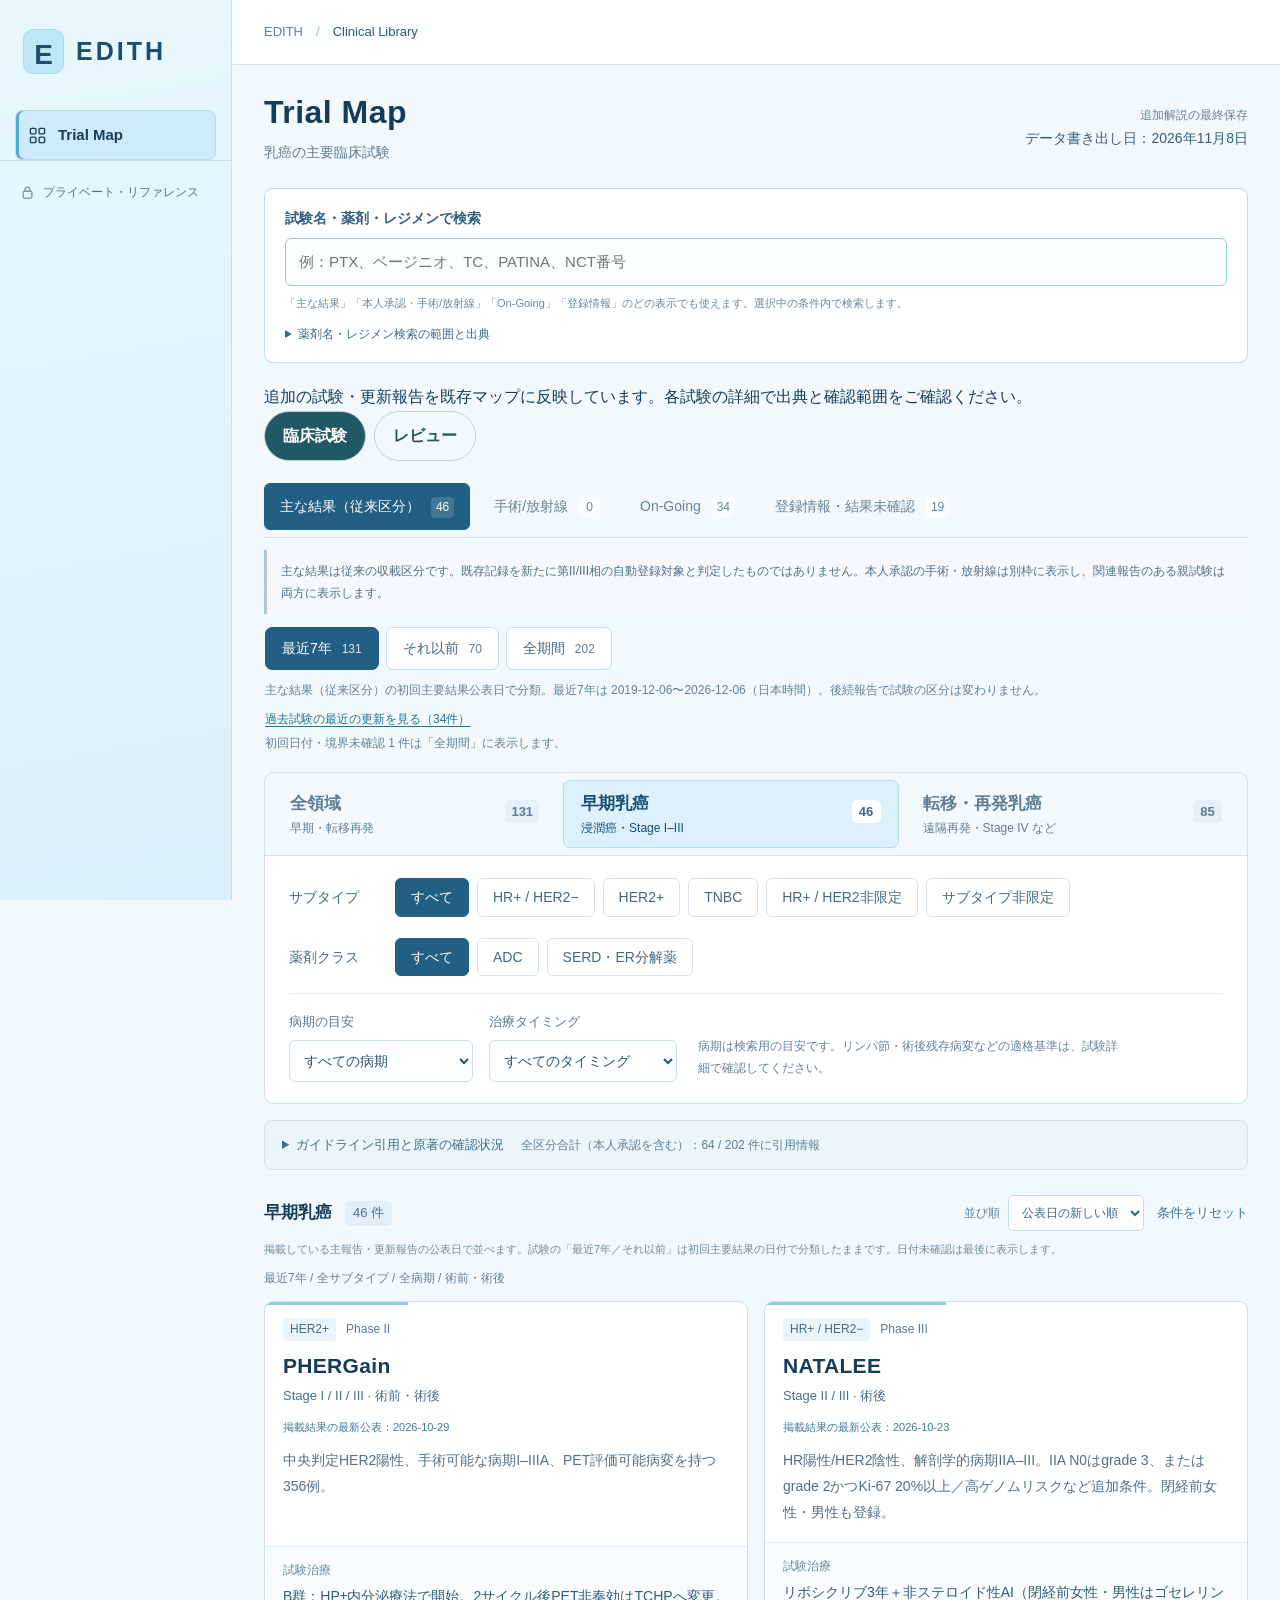
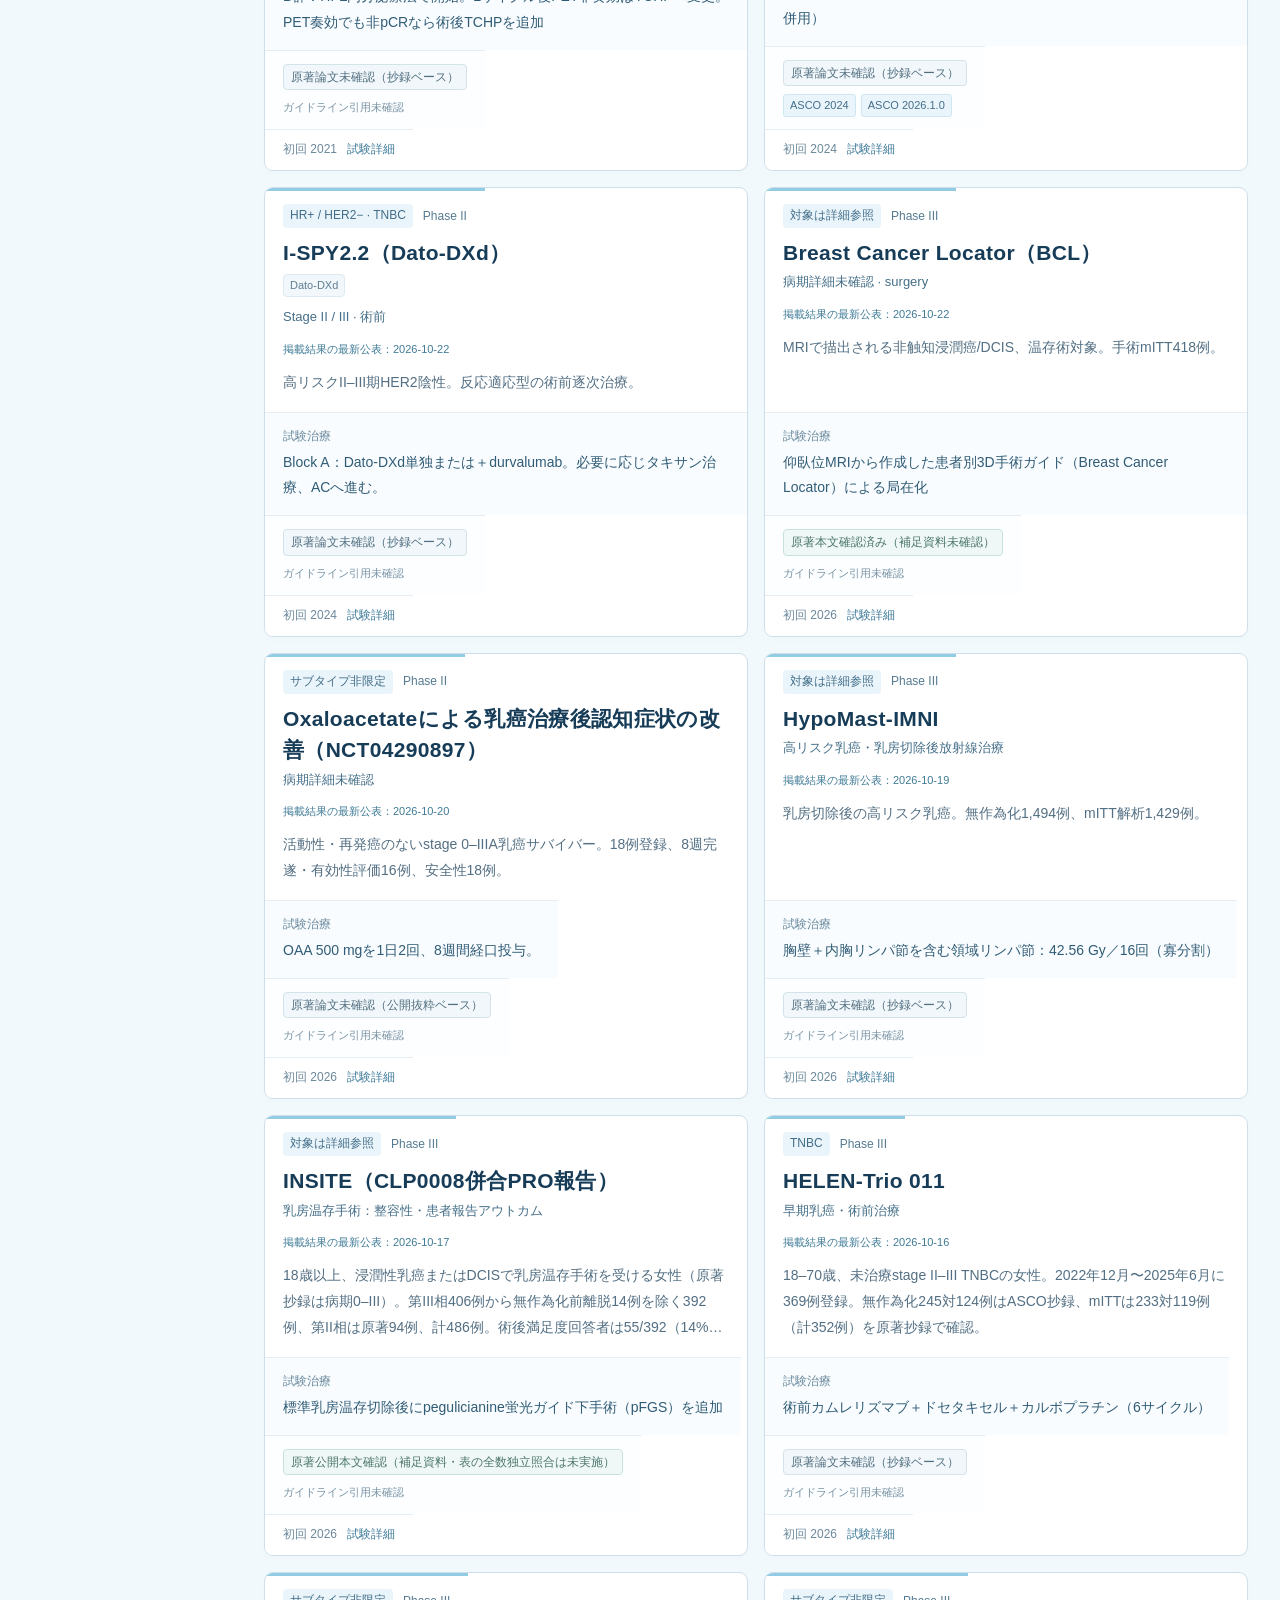
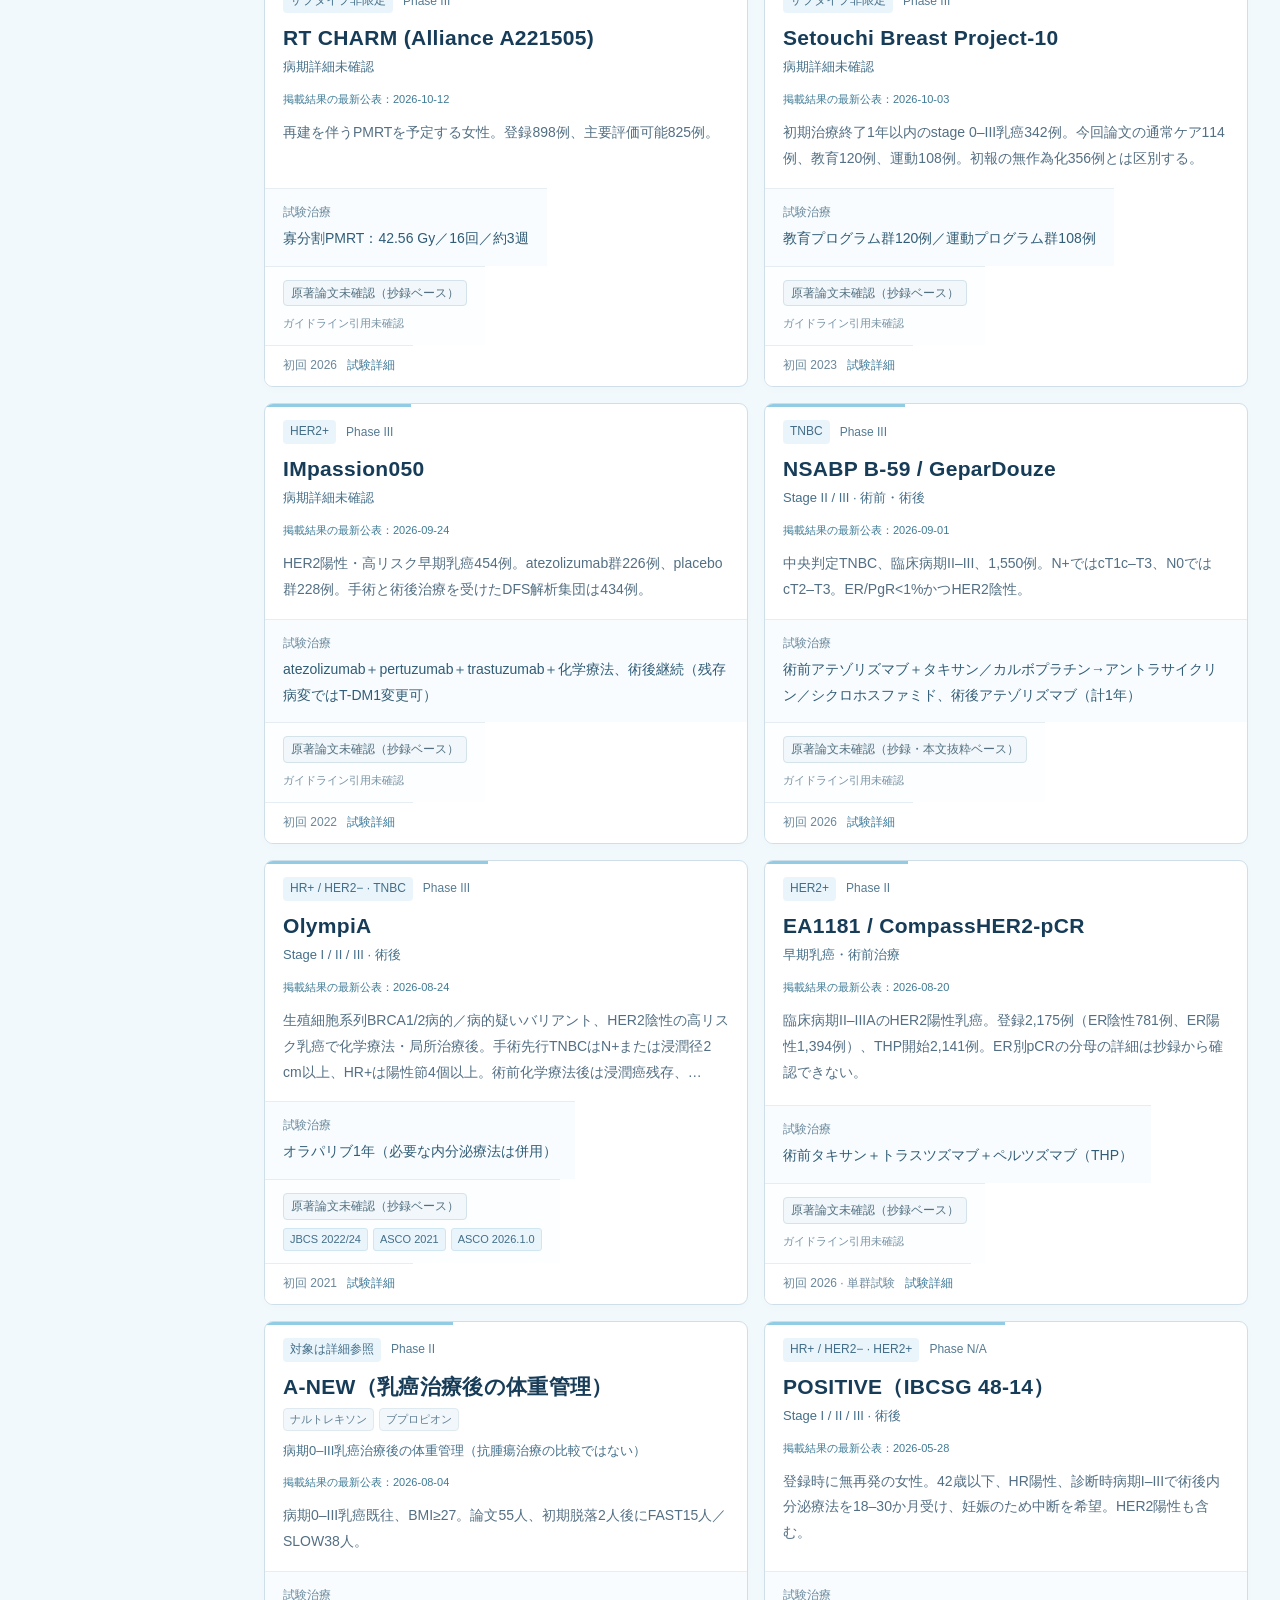
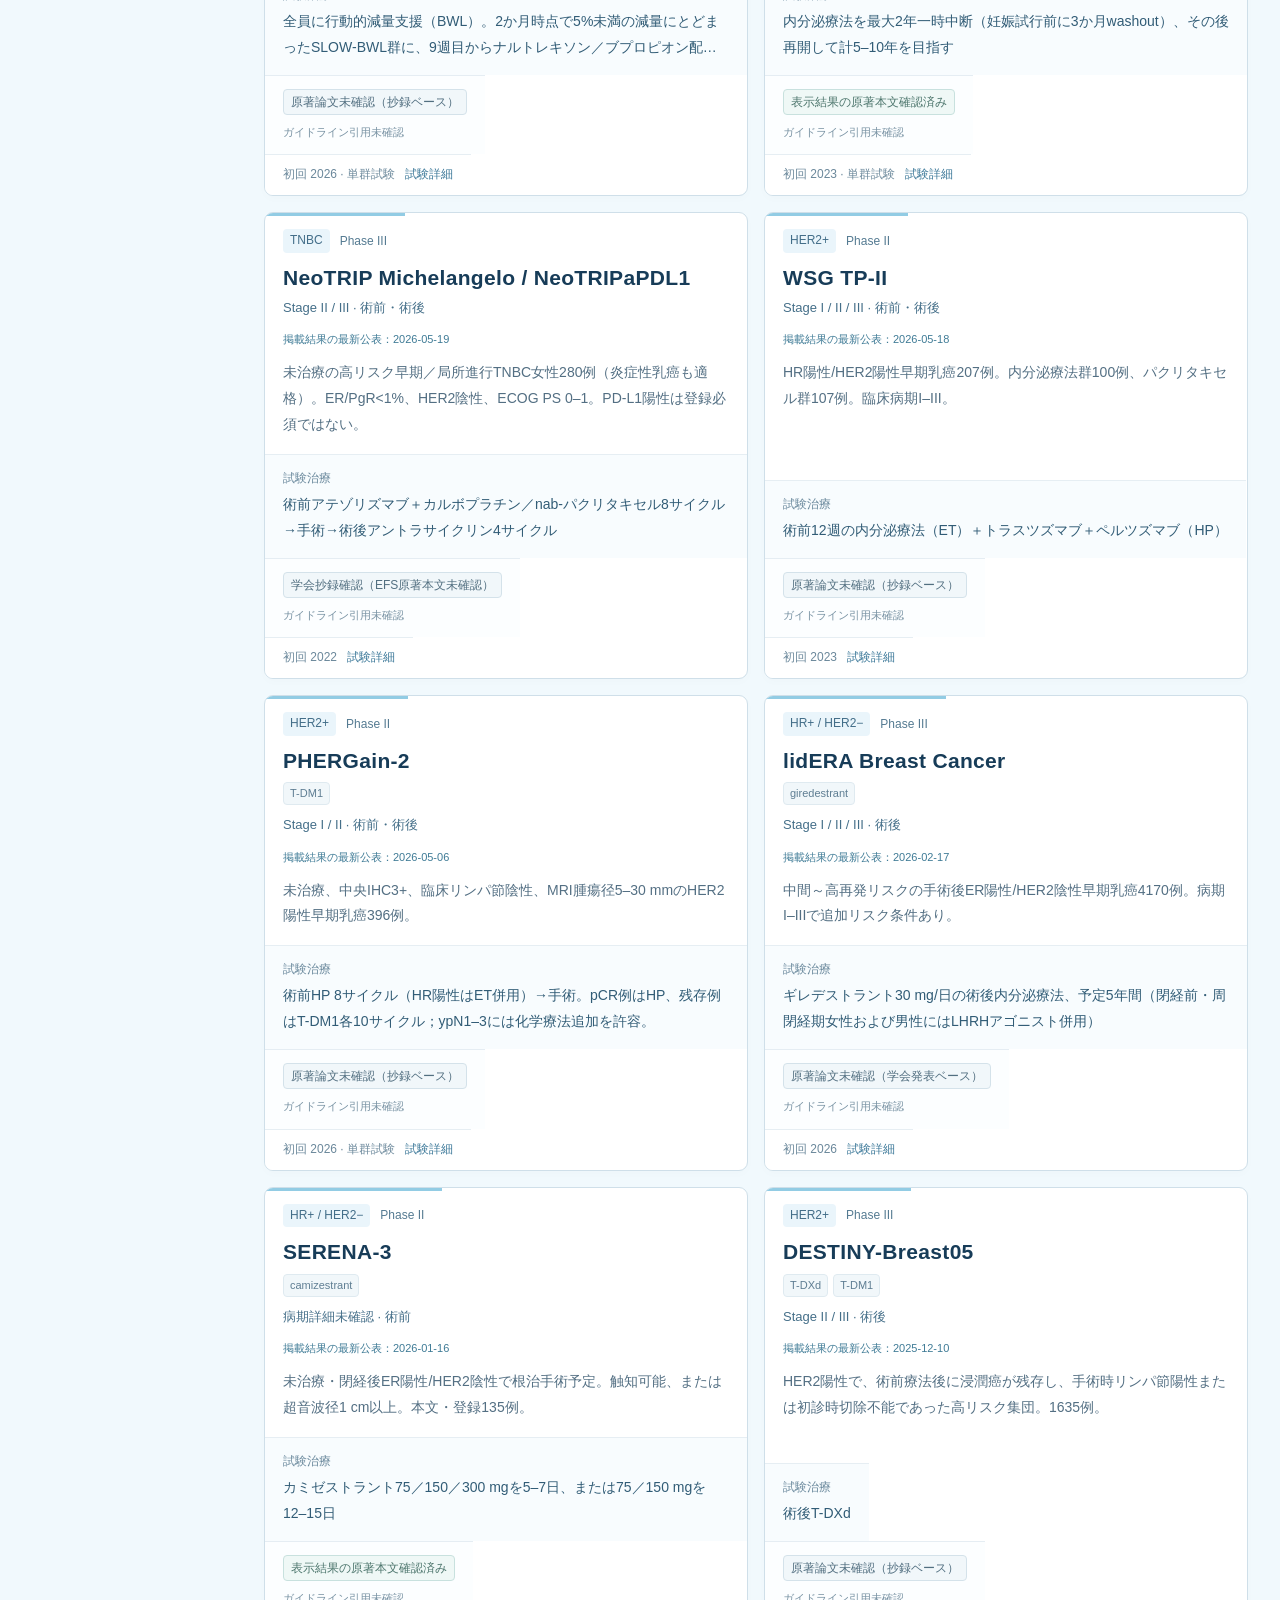
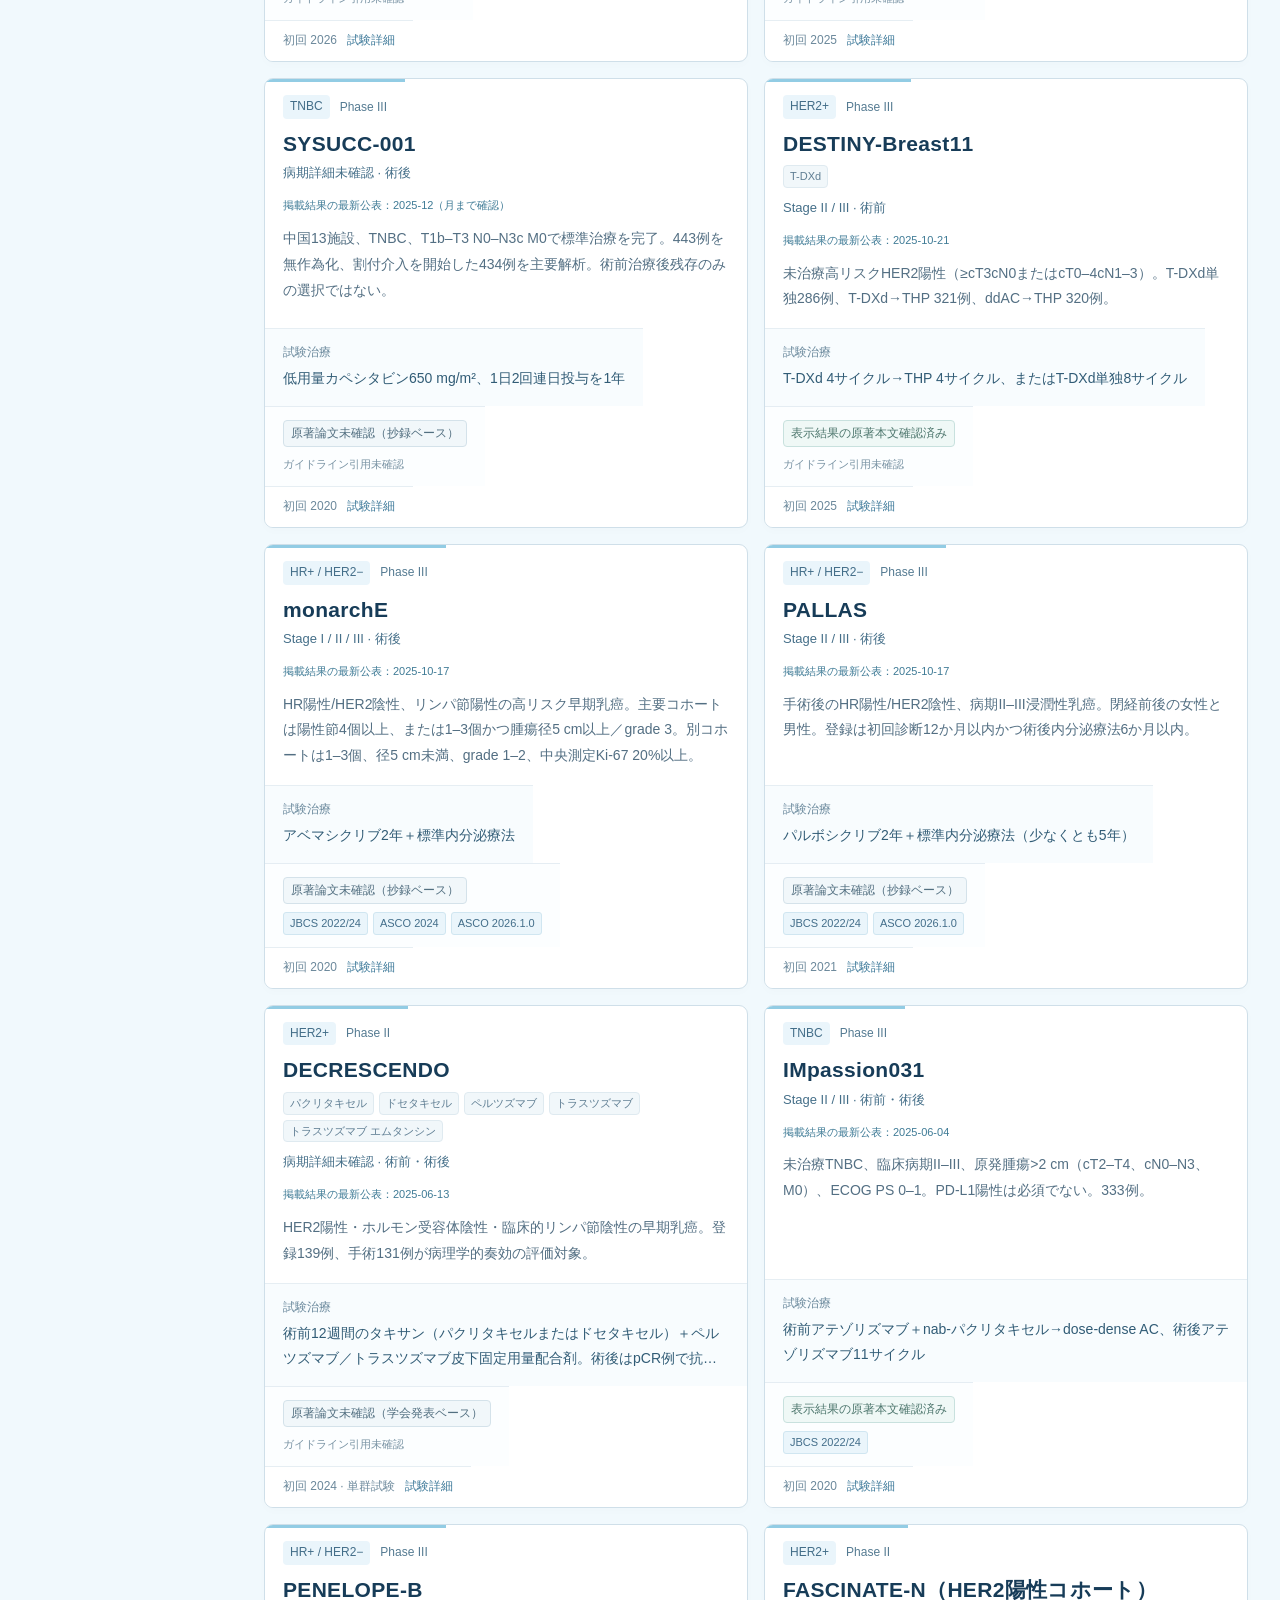
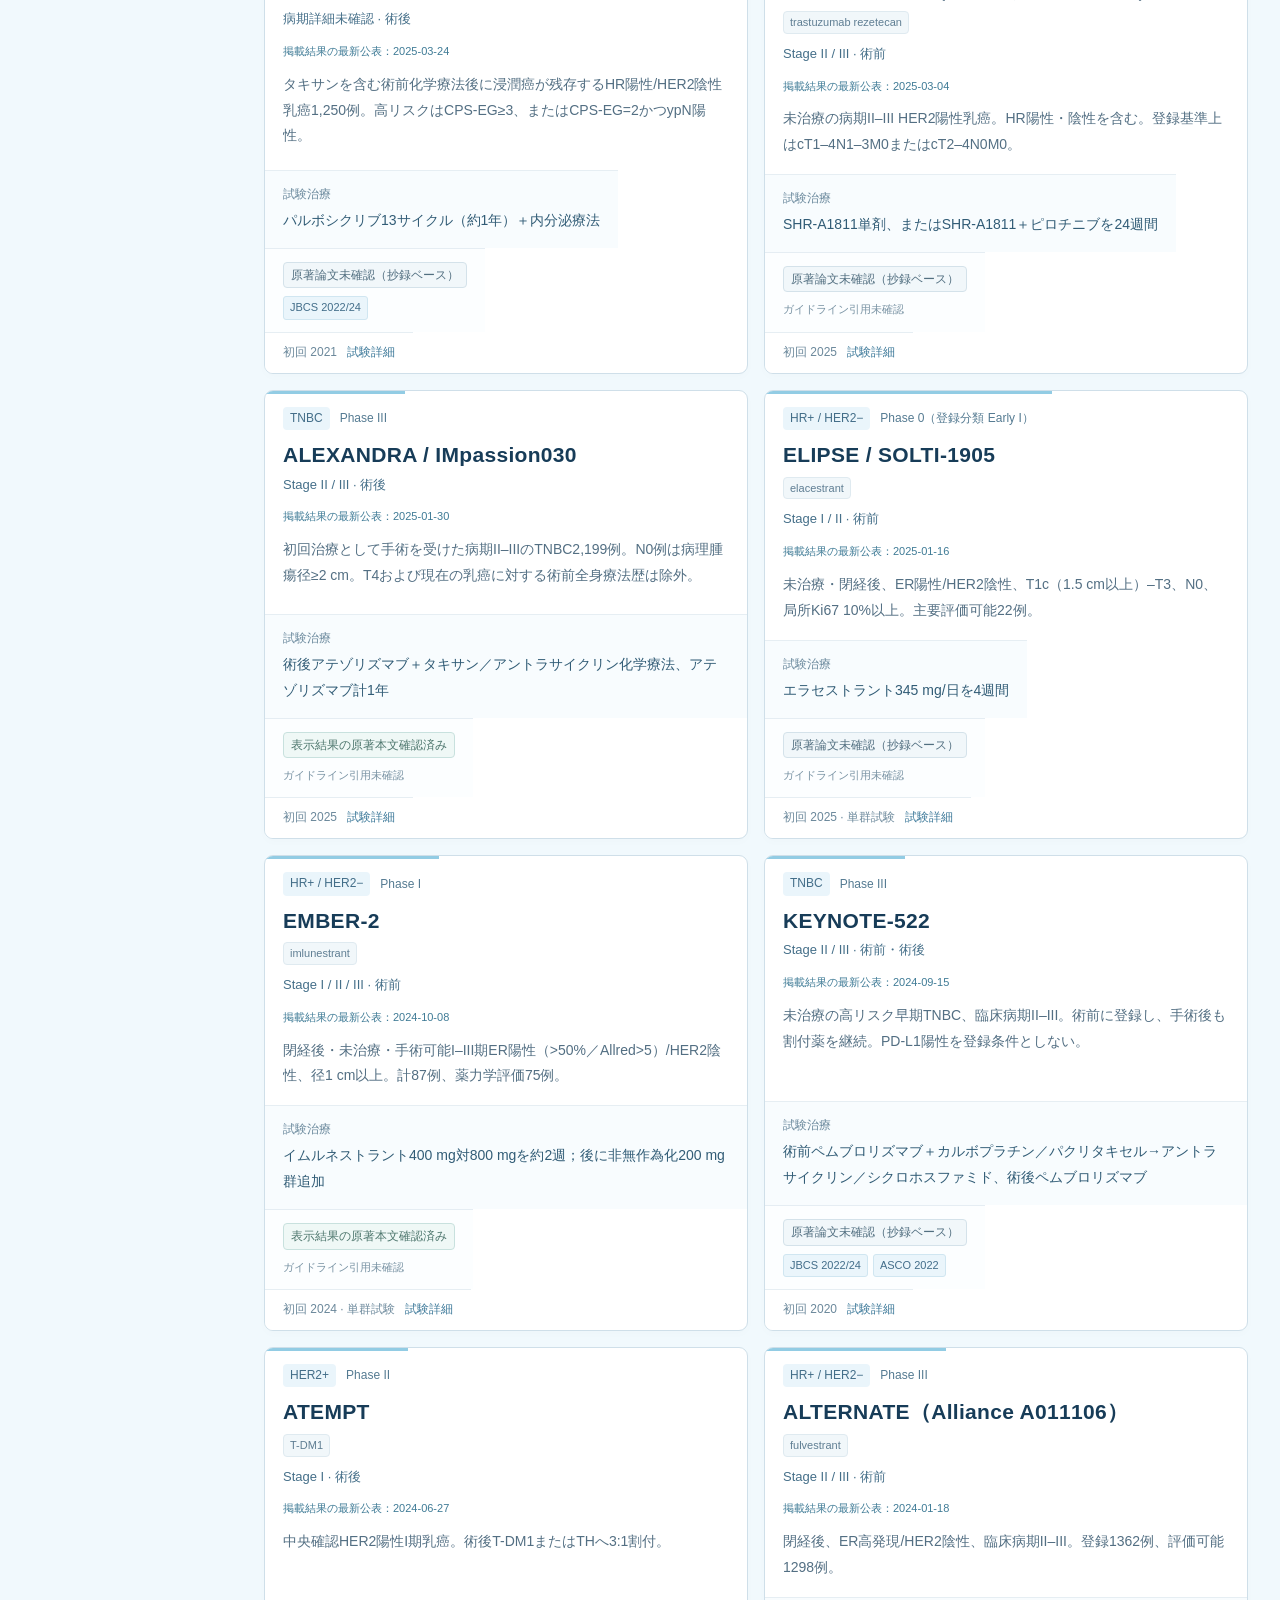
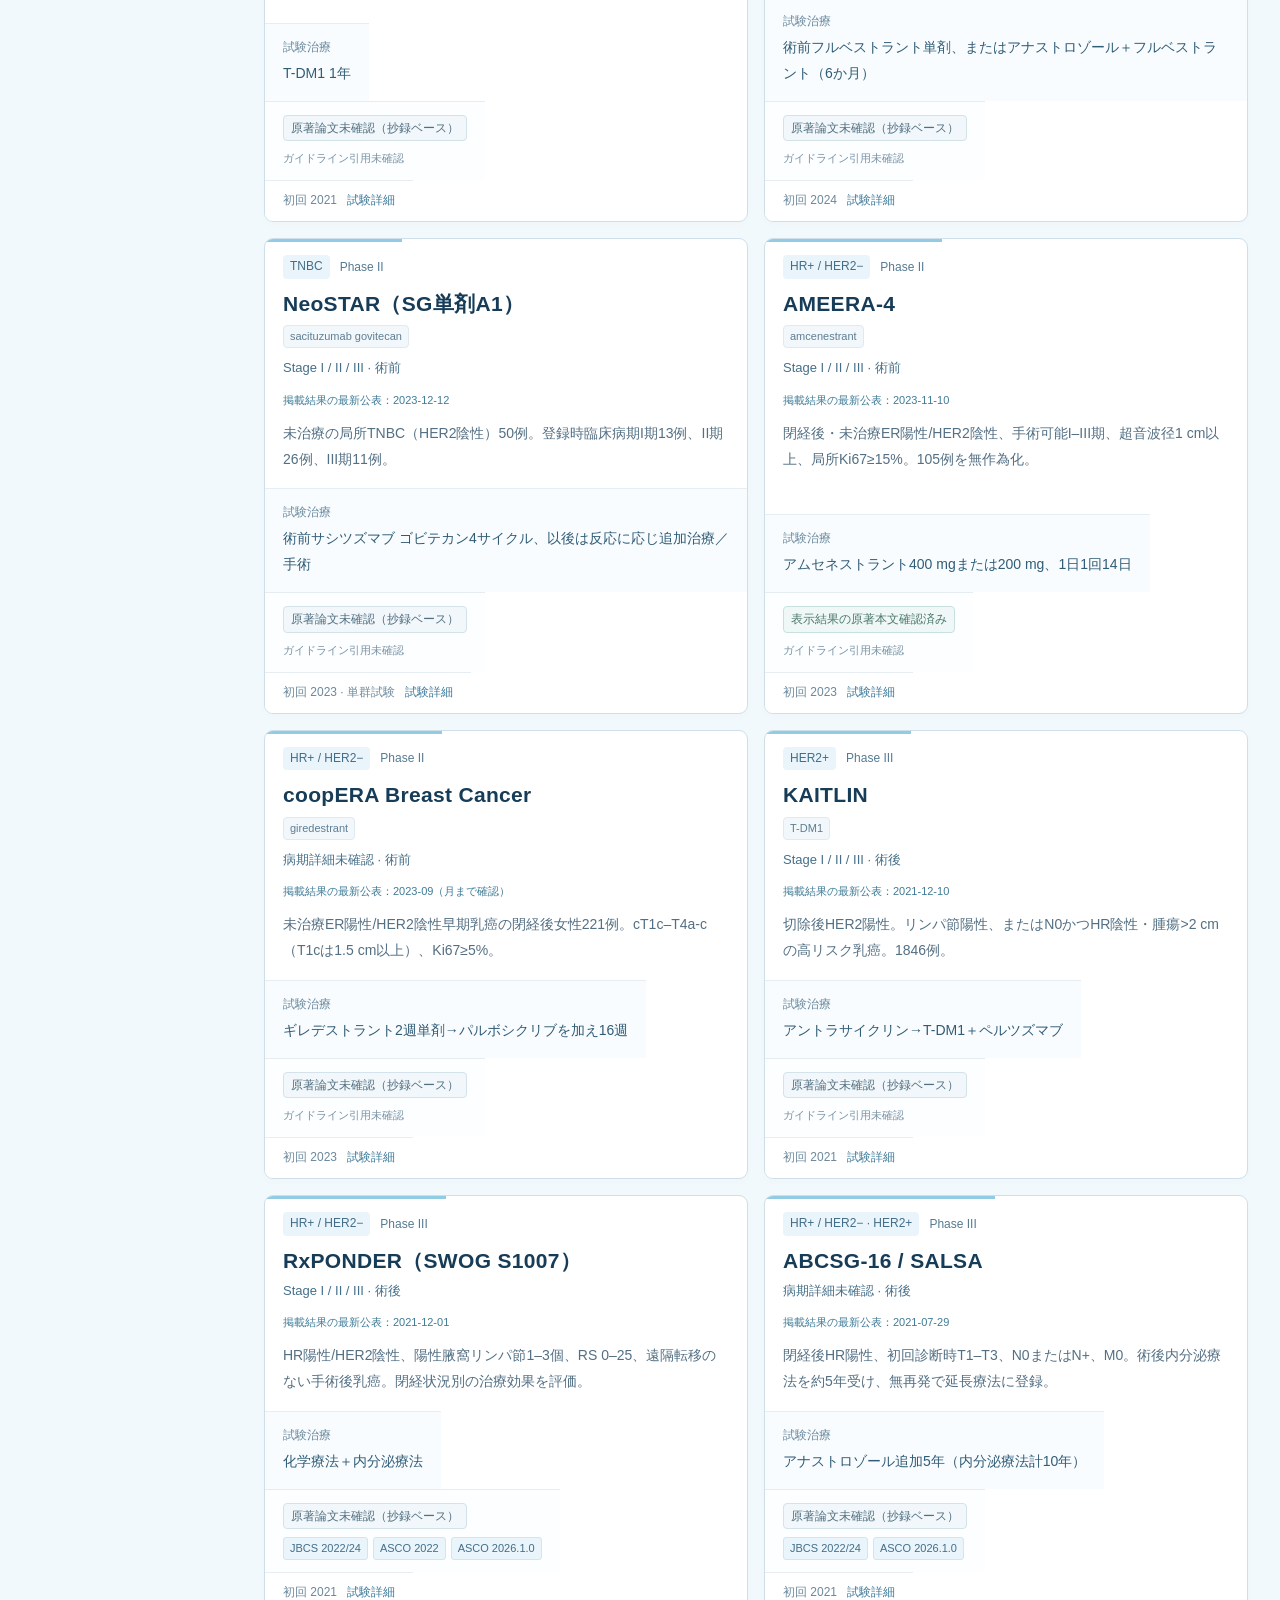
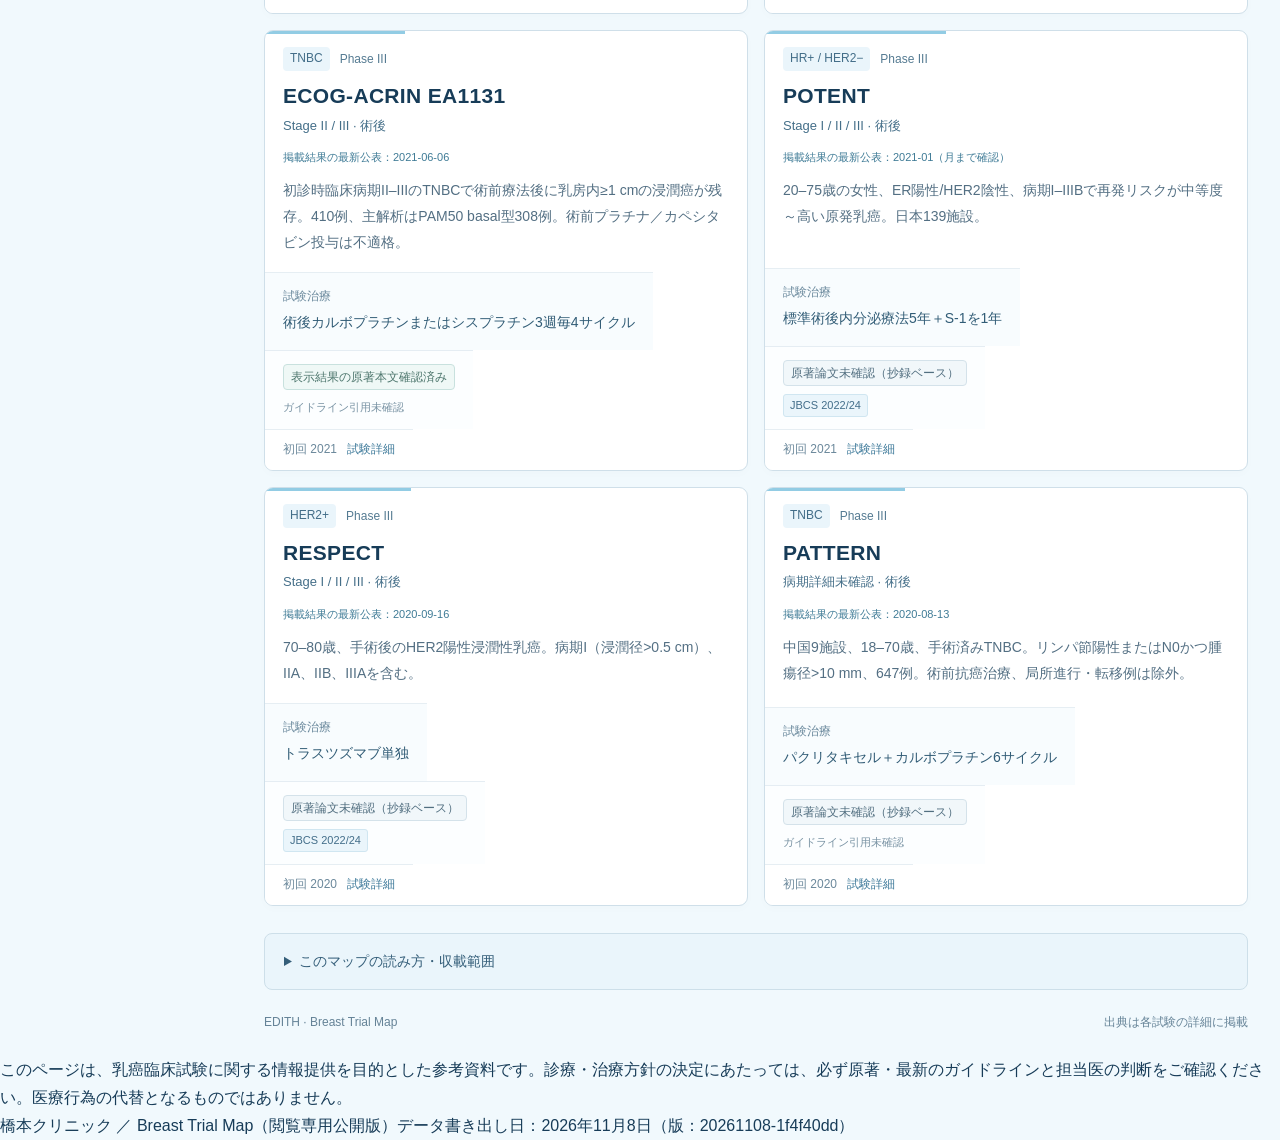
==== index.html @ 918ce5dd "公開版バンドル初回公開（exportId 20261108-1f4f40dd、表示試験202件・解説20件・レビュー83件）" ====
<!doctype html>
<html lang="ja"><head><meta charset="UTF-8"><meta http-equiv="Content-Security-Policy" content="default-src 'self'; connect-src 'none'; script-src 'self'; style-src 'self' 'unsafe-inline'; img-src 'self' data: https:; font-src 'self' data:; object-src 'none'; base-uri 'none'; form-action 'none'"><meta name="referrer" content="no-referrer"><meta name="robots" content="noindex, nofollow"><meta name="viewport" content="width=device-width, initial-scale=1"><meta name="theme-color" content="#e7f5fc"><title>Breast Trial Map | 乳癌臨床試験</title><meta name="description" content="乳癌の主要臨床試験を、早期・転移再発、サブタイプ、病期、治療の文脈で探すプライベート・リファレンス。"><link rel="icon" type="image/svg+xml" href="favicon.svg"><link rel="stylesheet" href="style.css?v=20261108-1f4f40dd"><script src="trials.js" defer></script><script src="guidelines.js" defer></script><script src="pipeline.js" defer></script><script src="period.js" defer></script><script src="line-data.js" defer></script><script src="treatment-lines.js?v=20261108-1f4f40dd" defer></script><script src="ongoing.js" defer></script><script src="search-aliases.js?v=20261108-1f4f40dd" defer></script><script src="search-sort.js?v=20261108-1f4f40dd" defer></script><script src="clinical-classification.js?v=20261108-1f4f40dd" defer></script><script src="app.js?v=20261108-1f4f40dd" defer></script><link rel="stylesheet" href="reviews.css?v=20261108-1f4f40dd"></head>
<body>
<div class="shell">
<aside class="sidebar" aria-label="サイト情報">
<div class="brand"><span class="brand-icon" aria-hidden="true">E</span><div>EDITH</div></div>

<div class="nav-current"><svg viewBox="0 0 24 24" fill="none" stroke="currentColor" stroke-width="1.7" aria-hidden="true"><rect x="3" y="3" width="7" height="7" rx="1.5"/><rect x="14" y="3" width="7" height="7" rx="1.5"/><rect x="3" y="14" width="7" height="7" rx="1.5"/><rect x="14" y="14" width="7" height="7" rx="1.5"/></svg>Trial Map</div>

<div class="sidebar-footer"><svg viewBox="0 0 24 24" fill="none" stroke="currentColor" stroke-width="1.6" aria-hidden="true"><rect x="5" y="10" width="14" height="11" rx="2"/><path d="M8 10V7a4 4 0 0 1 8 0v3"/></svg>プライベート・リファレンス</div>
</aside>
<div class="workspace"><header class="topbar"><span class="breadcrumb">EDITH <span>/</span> <b>Clinical Library</b></span></header>
<main id="main"><div class="heading-row"><div><h1>Trial Map</h1><p class="heading-meta">乳癌の主要臨床試験</p></div><div class="edition" aria-live="polite"><span>追加解説の最終保存</span><span id="clinical-save-status">未確認（読込中）</span><time id="clinical-last-saved" hidden></time></div></div>
<section class="trial-search-panel" aria-label="臨床試験を検索"><label for="trial-query">試験名・薬剤・レジメンで検索</label><div class="trial-search-row"><input id="trial-query" type="search" placeholder="例：PTX、ベージニオ、TC、PATINA、NCT番号" autocomplete="off"><button id="clear-search" type="button" aria-label="検索語を消す" hidden>クリア</button></div><div class="trial-search-help"><span>「主な結果」「本人承認・手術/放射線」「On-Going」「登録情報」のどの表示でも使えます。選択中の条件内で検索します。</span><button id="broaden-search" type="button" hidden>絞り込みを外して検索</button></div><p id="search-expansion" class="search-expansion" aria-live="polite" hidden></p><details class="search-dictionary-help"><summary>薬剤名・レジメン検索の範囲と出典</summary><p>一般名・商品名・略称を、日本語・英語、全半角、大文字小文字、ハイフンの違いをそろえて照合します。複数語はすべてに一致する試験を表示します。薬剤は試験治療・対照・収載薬剤・対象／前治療条件を含み、一致した欄を各カードに表示します。</p><p>PTX／パクリタキセルとnab-PTX／アブラキサン、抗体とADC、通常型とリポソーム製剤は区別します。TCは乳癌のドセタキセル＋シクロホスファミド、ACはドキソルビシン＋シクロホスファミド、ECはエピルビシン＋シクロホスファミドとして検索します。TH／THPのタキサンの種類は各試験で確認してください。</p><p>レジメンは収載された治療群の構成・併用／逐次投与を照合できたものを検索します。別々の単剤選択肢や異なる群の薬剤をまとめて併用とは扱いません。名称照合は承認・適応や製剤の互換性を意味しません。</p><div id="search-name-sources" class="search-name-sources" hidden></div></details></section>
<p id="approved-status" class="request-hint" hidden aria-live="polite"></p><nav class="collection-tabs" aria-label="コレクション"><a href="./" aria-current="page">臨床試験</a><a href="reviews.html">レビュー</a></nav><div class="evidence-tabs primary-views" role="group" aria-label="試験の表示"><button data-view="published" class="selected" aria-pressed="true">主な結果（従来区分） <span id="published-count"></span></button><button data-view="local-therapy" aria-pressed="false">本人承認・手術/放射線 <span id="local-therapy-count"></span></button><button data-view="ongoing" aria-pressed="false">On-Going <span id="ongoing-count"></span></button><button data-view="pipeline" aria-pressed="false">登録情報・結果未確認 <span id="pipeline-count"></span></button></div>
<p id="collection-scope-note" class="collection-scope-note" aria-live="polite"></p>
<section class="period-panel" aria-label="初回主要結果の公表時期"><div class="period-tabs" role="group" aria-label="公表時期"><button data-period="recent" class="selected" aria-pressed="true">最近7年 <span id="recent-count"></span></button><button data-period="older" aria-pressed="false">それ以前 <span id="older-count"></span></button><button data-period="all" aria-pressed="false">全期間 <span id="all-count"></span></button></div><p id="period-note" class="period-note"></p><div class="period-actions"><button id="show-recent-updates" class="period-link"></button><label id="updates-only-option" hidden><input type="checkbox" id="updates-only"> 最近7年の更新がある過去試験だけ</label></div><p id="period-unknown" class="period-note" hidden></p></section>
<section class="filter-panel" aria-label="試験の絞り込み"><div class="setting-tabs" role="group" aria-label="治療領域"><button data-setting="all" id="all-settings" class="setting" aria-pressed="false"><span>全領域</span><small>早期・転移再発</small><b id="setting-all-count"></b></button><button data-setting="early" class="setting active" aria-pressed="true"><span>早期乳癌</span><small>浸潤癌・Stage I–III</small><b id="early-count"></b></button><button data-setting="metastatic" class="setting" aria-pressed="false"><span>転移・再発乳癌</span><small>遠隔再発・Stage IV など</small><b id="metastatic-count"></b></button></div>
<div class="filter-body"><div class="subtype-row"><span class="filter-label">サブタイプ</span><div class="chips" role="group" aria-label="サブタイプ"><button data-subtype="all" aria-pressed="true" class="chip selected">すべて</button><button data-subtype="HR+/HER2-" aria-pressed="false" class="chip">HR+ / HER2−</button><button data-subtype="HER2+" aria-pressed="false" class="chip">HER2+</button><button data-subtype="TNBC" aria-pressed="false" class="chip">TNBC</button><button data-subtype="HR+（HER2非限定）" aria-pressed="false" class="chip">HR+ / HER2非限定</button><button data-subtype="サブタイプ非限定" aria-pressed="false" class="chip">サブタイプ非限定</button></div></div>
<div class="drug-class-row"><span class="filter-label">薬剤クラス</span><div class="chips" role="group" aria-label="薬剤クラス"><button data-drugclass="all" class="chip selected" aria-pressed="true">すべて</button><button data-drugclass="ADC" class="chip" aria-pressed="false">ADC</button><button data-drugclass="ER" class="chip" aria-pressed="false">SERD・ER分解薬</button></div></div>
<div id="agent-filter" class="agent-filter" hidden><label>薬剤（比較群を含む）<select id="agent"><option value="all">すべての薬剤</option></select></label><p>薬剤は主介入・併用基盤・比較群を含みます。試験の問いと前治療条件は詳細で確認してください。</p></div>
<div class="context-filters" id="early-filters"><label>病期の目安<select id="stage"><option value="all">すべての病期</option><option value="I">Stage I</option><option value="II">Stage II</option><option value="III">Stage III</option><option value="unconfirmed">病期詳細未確認</option></select></label><label>治療タイミング<select id="timing"><option value="all">すべてのタイミング</option><option value="neoadjuvant">術前薬物療法</option><option value="adjuvant">術後薬物療法</option></select></label><p class="context-note">病期は検索用の目安です。リンパ節・術後残存病変などの適格基準は、試験詳細で確認してください。</p></div>
<div class="metastatic-filter-group" id="metastatic-filters" hidden><div class="context-filters line-number-filters"><label>ラインの数え方<select id="line-basis"><option value="systemic">全身療法全体</option><option value="endocrine">内分泌療法</option><option value="chemotherapy">化学療法・ADC</option><option value="antiher2">抗HER2療法（HER2陽性）</option></select></label><label>転移・再発治療のライン<select id="line-number"><option value="all">すべてのライン</option><option value="1">1L（一次治療）</option><option value="2">2L（二次治療）</option><option value="3plus">3L以降</option><option value="multiple">複数区分を含む試験</option><option value="unknown">未分類・この基準の対象外</option></select></label><label>前治療の文脈<select id="line"><option value="all">すべての治療文脈</option><option value="firstline">一次治療の文脈</option><option value="endocrine_pretreated">内分泌療法後</option><option value="her2_pretreated">抗HER2療法後</option><option value="chemo_pretreated">化学療法後</option></select></label></div><p id="line-filter-note" class="line-filter-note">転移・再発後の治療歴で分類します。周術期治療は数えず、維持療法は導入と同じラインです。</p><p id="line-coverage-note" class="line-coverage-note"></p></div></div></section>
<details class="guideline-coverage" id="guideline-coverage"><summary>ガイドライン引用と原著の確認状況 <span id="guideline-summary"></span></summary><div id="guideline-coverage-content"></div></details>

<section id="ongoing-panel" class="ongoing-panel" aria-label="進行中の臨床試験" hidden>
<div class="ongoing-heading"><div><h2>On-Going clinical trials</h2></div><span class="snapshot-label">登録情報の照合 2026.10.08</span></div>
<div id="ongoing-summary" class="ongoing-summary" aria-live="polite"></div>
<p class="ongoing-scope">主要な第II・III相を中心とした選定リストです。主な結果が既にある試験の長期追跡をすべて含めるものではありません。試験終了・中止は初期表示から除外しています。</p>
<div class="ongoing-filters"><label>登録上の状況<select id="ongoing-status"><option value="ongoing">進行中すべて</option><option value="RECRUITING">募集中</option><option value="ACTIVE_NOT_RECRUITING">募集終了・治療／追跡中</option><option value="NOT_YET_RECRUITING">募集開始前</option><option value="ENROLLING_BY_INVITATION">招待による登録</option><option value="COMPLETED">試験終了（結果状況は別欄）</option><option value="stopped">中止・中断</option><option value="all">登録試験すべて</option></select></label><label>試験相<select id="ongoing-phase"><option value="all">すべて</option><option value="III">第III相を含む</option><option value="II">第II相を含む</option></select></label><label>国内施設の記載<select id="ongoing-japan"><option value="all">すべて</option><option value="yes">日本の施設記載あり</option><option value="none">国内施設記載を確認できず</option></select></label><label>並び順<select id="ongoing-sort"><option value="updated">登録更新日の新しい順</option><option value="completion">主要評価完了予定・実績順</option><option value="name">試験名順</option></select></label></div>
<p class="ongoing-date-note">Primary Completion Date は主要評価項目のデータ収集完了日です。結果発表日・論文公表の予測ではありません。募集状況は試験全体の登録情報で、国内施設での現在の受付を保証しません。</p>
</section>
<div class="results-heading"><div><h2 id="result-title">早期乳癌</h2><span id="result-count" aria-live="polite"></span></div><div class="result-controls"><label id="result-sort-wrap">並び順<select id="result-sort"><option value="newest">公表日の新しい順</option><option value="oldest">公表日の古い順</option><option value="name">試験名順</option></select></label><button id="reset" class="reset">条件をリセット</button></div></div>
<p id="sort-note" class="sort-note"></p><div id="active-context" class="active-context"></div><p id="pipeline-note" class="pipeline-note" hidden>登録上の状況と論文の公表状況は別です。この欄の結果は比較・推奨に用いず、登録情報を確認してください。</p><section id="results" class="trial-grid" aria-label="該当する臨床試験"></section>
<div id="empty" class="empty" hidden><div class="empty-symbol" aria-hidden="true">∅</div><h3>この条件に一致する収載試験はありません</h3><p>条件を広げて確認してください。該当する臨床エビデンスが存在しない、という意味ではありません。</p><button id="empty-reset">条件をリセット</button></div>
<details class="methodology"><summary>このマップの読み方・収載範囲</summary><div><p>初回主要結果の原著公表日で「最近7年」と「それ以前」を分けます。原著がある試験は学会初報ではなく最初の主要結果論文を使用し、学会・企業公表のみの記録はその一次結果の公表日を使用します。後続のOSや長期追跡報告では区分を移さず、過去試験の最近の更新として確認できます。年・月までしか確認できない日付が境界をまたぐ場合は「全期間」に表示します。</p><p>診療に影響した主要ランダム化第III相試験を中心に、APT、HER2CLIMB など重要な第II相試験も選定した、網羅的ではない固定版です。新着論文の自動配信ではありません。ADC、SERD・ER分解薬などの公表試験と登録試験を分けて整理しています。「On-Going」は同じ登録データを進行状況から見渡す表示であり、別の試験として重複計上しません。登録情報の取得日と登録自体の更新日を区別します。全論文の完全な網羅を保証するものではありません。件数は試験・主要コホート・統合解析の表示レコード数であり、独立したランダム化試験の総数ではありません。</p><p>ガイドラインのラベルは、記載された版・章で試験の引用を確認したことを示します。現在の推奨や全版の網羅を意味しません。ガイドラインの引用確認と、原著全文の確認状況は別々に表示します。抄録・学会発表ベースの記録では、そこから確認できる範囲の結果に限定しています。</p><p>「早期」は浸潤癌を対象とし、DCIS の試験は含みません。病期フィルターは各試験の解剖学的病期・T/N条件を粗く整理した検索軸です。予後病期と同一ではなく、選択された病期のすべての患者が試験対象になるわけではありません。術前の適格条件と、術後残存病変による高リスク選択は区別します。抄録で詳細病期を確認できない試験は「病期詳細未確認」に置き、I–IIIの各条件には含めません。</p><p>ライン検索は進行・転移再発後の試験治療の順番を示します。「全身療法全体」と、内分泌療法・化学療法/ADC・抗HER2療法の順番は別です。周術期治療は転移期のラインに加算せず、維持療法は導入と同じラインです。試験で複数のラインを許容するときは該当する各区分に表示します。「複数区分」は1L・2L・3L以降をまたぐ試験で、3L以降のみの中での範囲は含みません。適格条件の原文、既存の出典付き対象記述と確認範囲を詳細に示します。治療薬の一般的な使用順序から推測した分類ではありません。番号未確認、複数コホートを分離できない場合、その治療種別に当てはまらない場合は「未分類・対象外」とします。</p><p>「転移・再発」は遠隔再発・Stage IV を中心とし、一部の試験には切除不能局所進行例も含まれます。同じ試験が複数のサブタイプ・治療文脈に表示されることがあります。HER2-low は HER2陽性として扱いません。古いHR陽性試験でHER2条件が限定されていない記録は、別の「HR+ / HER2非限定」区分に置く場合があります。「サブタイプ非限定」は試験の適格条件が現代のサブタイプに限定されなかったことを示し、各サブタイプで同じ効果が証明された意味ではありません。</p><p>記載は各論文の対象・比較・解析時点を要約したもので、現在の承認・保険適用・ガイドラインの推奨を判定するものではありません。患者ごとの治療判断には、原著・最新ガイドライン・添付文書を確認してください。国内承認は確認済みと明記した個別項目のみ照合しています。保険適用・診療報酬は未照合です。</p><p class="glossary"><b>略語</b>　ET：内分泌療法 / pCR：病理学的完全奏効 / DFS・iDFS：無病生存・浸潤性無病生存 / EFS：イベントフリー生存 / PFS：無増悪生存 / OS：全生存</p></div></details>
<footer class="page-footer"><span>EDITH · Breast Trial Map</span><span>出典は各試験の詳細に掲載</span></footer></main></div></div>
<dialog id="trial-dialog" aria-labelledby="detail-name"><div class="detail-header"><span class="eyebrow">TRIAL DETAILS</span><button id="close-dialog" class="close" aria-label="試験詳細を閉じる">×</button></div><div id="detail-content"></div></dialog>
<script src="approved-data.js?v=20261108-1f4f40dd"></script><script src="approved-explanations.js?v=20261108-1f4f40dd"></script><footer class="public-footer"><p>このページは、乳癌臨床試験に関する情報提供を目的とした参考資料です。診療・治療方針の決定にあたっては、必ず原著・最新のガイドラインと担当医の判断をご確認ください。医療行為の代替となるものではありません。</p><p>橋本クリニック ／ Breast Trial Map（閲覧専用公開版）データ書き出し日：2026年11月8日（版：20261108-1f4f40dd）</p></footer></body></html>
---- style.css ----
:root{--navy:#173c58;--text:#294c65;--muted:#58768a;--sky:#e9f7fd;--border:#cfe2ec;--white:#fff;--accent:#226f96;--deep:#124f72}*{box-sizing:border-box}body{margin:0;background:#f1f9fd;color:var(--navy);font:16px/1.75 Inter,-apple-system,BlinkMacSystemFont,'Segoe UI','Noto Sans JP','Hiragino Kaku Gothic ProN',Meiryo,sans-serif}button,select{font:inherit}button{cursor:pointer}button,a,summary,select{-webkit-tap-highlight-color:transparent}button:focus-visible,a:focus-visible,summary:focus-visible,select:focus-visible{outline:3px solid #2a85ae;outline-offset:3px}button:disabled{cursor:default}h1,h2,h3,p{margin:0}svg{width:19px;height:19px;flex-shrink:0}[hidden]{display:none!important}.shell{display:flex;min-height:100vh}.sidebar{width:232px;flex-shrink:0;background:linear-gradient(170deg,#e9f8ff,#dff2fb 70%,#d9eff9);border-right:1px solid #c4e0ee;position:fixed;inset:0 auto 0 0;display:flex;flex-direction:column}.brand{display:flex;align-items:center;gap:12px;padding:29px 23px 36px;font-size:25px;font-weight:650;letter-spacing:3px;color:#204e6d}.brand-icon{width:41px;height:45px;display:grid;place-items:center;background:#bfE8f6;border:1px solid #acd9ea;border-radius:10px;font-size:28px;letter-spacing:0}.brand small{display:block;font-size:10px;letter-spacing:1.2px;font-weight:500;color:#5b7e96;margin-top:1px}.sidebar-caption{font-size:12px;letter-spacing:.06em;padding:0 26px 12px;color:#52788f}.nav-current{margin:0 15px;padding:11px 12px;display:flex;gap:11px;align-items:center;border-radius:7px;background:#ceeafa;border:1px solid #baddec;box-shadow:inset 3px 0 #4dadd2;font-size:15px;font-weight:600}.sidebar-note{margin:auto 24px 29px;border-top:1px solid #bddce9;padding-top:23px}.tiny-label{display:block;font-size:11px;letter-spacing:1.3px;color:#5b8096;margin-bottom:10px}.sidebar-note b{font-size:14px;font-weight:550}.sidebar-note p{font-size:13px;color:#5f7b8d;margin-top:8px;line-height:1.9}.sidebar-footer{border-top:1px solid #c6e1ed;padding:21px 20px;display:flex;align-items:center;gap:8px;font-size:12px;color:#50738a}.sidebar-footer svg{width:15px;height:15px}.workspace{margin-left:232px;width:calc(100% - 232px);min-width:0}.topbar{height:65px;border-bottom:1px solid #d4e7f0;background:#ffffffbd;padding:0 32px;display:flex;align-items:center;justify-content:space-between}.breadcrumb{display:flex;gap:13px;font-size:13px;color:#658296}.breadcrumb b{font-weight:500;color:#315976}.breadcrumb>span{color:#a1b6c4}.top-meta{font-size:12px;color:#658296}main{padding:26px 32px 16px;max-width:1540px;margin:auto}.heading-row{display:flex;justify-content:space-between;align-items:center;margin-bottom:23px;gap:20px}.eyebrow{font-size:11px;font-weight:650;letter-spacing:1.5px;color:#547b96;margin-bottom:4px}h1{font-size:32px;line-height:1.35;font-weight:650;letter-spacing:.015em}.heading-meta{font-size:14px;color:#5c7b91;margin-top:6px}.edition{text-align:right;font-size:12px;color:#668397}.edition span{display:block}.edition time{font-size:14px;color:#385e77;font-variant-numeric:tabular-nums}.filter-panel{background:#fff;border:1px solid var(--border);border-radius:10px;box-shadow:0 3px 13px #1d638304;overflow:hidden}.setting-tabs{display:grid;grid-template-columns:1fr 1fr;background:#f3faff;border-bottom:1px solid var(--border);padding:7px;gap:6px}.setting{position:relative;background:none;border:1px solid transparent;border-radius:7px;text-align:left;color:#5f7e93;padding:10px 48px 10px 17px;line-height:1.5}.setting span{font-size:17px;font-weight:600;display:block}.setting small{font-size:12px;display:block;margin-top:3px}.setting b{position:absolute;right:17px;top:19px;border-radius:5px;background:#e5f1f8;font-size:13px;font-weight:600;min-width:29px;padding:2px 6px;text-align:center}.setting.active{background:#dcf1fb;border-color:#b9ddec;color:#184e6e;box-shadow:0 1px 3px #196c8e08}.setting.active b{background:#fff;color:#346e8c}.setting:hover{border-color:#c3dfea}.filter-body{padding:22px 24px 21px}.subtype-row{display:flex;gap:22px;align-items:center;margin-bottom:21px}.filter-label{font-size:14px;color:#45677f;min-width:84px}.chips{display:flex;flex-wrap:wrap;gap:8px}.chip{border:1px solid #d2e3ed;background:#fff;border-radius:6px;padding:6px 15px;font-size:14px;color:#46677e;min-height:37px}.chip.selected{background:#235f82;color:#fff;border-color:#235f82}.chip:hover:not(.selected){background:#edf7fc}.context-filters{display:flex;gap:16px;align-items:flex-end;border-top:1px solid #e4eef4;padding-top:17px}.context-filters label{display:flex;flex-direction:column;gap:6px;min-width:184px;font-size:13px;color:#58758a}.context-filters select{appearance:auto;border:1px solid #cbdfe9;border-radius:6px;color:#2c5571;background:#fcfeff;padding:8px 30px 8px 10px;font-size:14px;min-height:42px;max-width:100%}.context-note{font-size:12px;color:#638195;line-height:1.85;max-width:435px;padding:0 0 3px 5px}.results-heading{display:flex;justify-content:space-between;gap:15px;align-items:center;margin:25px 0 8px}.results-heading>div{display:flex;align-items:center;gap:13px}.results-heading h2{font-size:17px;font-weight:600}.results-heading #result-count{font-size:13px;background:#e1f0f8;color:#47718b;border-radius:5px;padding:1px 8px}.reset{border:0;background:none;font-size:13px;color:#397694;padding:5px 0}.reset:hover{text-decoration:underline;text-underline-offset:3px}.active-context{font-size:12px;color:#628298;min-height:25px;margin-bottom:8px}.trial-grid{display:grid;grid-template-columns:repeat(2,minmax(0,1fr));gap:16px;align-items:stretch}.trial-card{display:flex;flex-direction:column;text-align:left;background:#fff;border:1px solid #cfdfe9;border-radius:9px;box-shadow:0 3px 10px #21445b04;overflow:hidden;transition:transform .13s,box-shadow .13s,border-color .13s;color:inherit;padding:0;width:100%;position:relative}.trial-card:hover{transform:translateY(-2px);border-color:#84b8d0;box-shadow:0 6px 18px #244e6a0b}.card-top{display:flex;justify-content:space-between;align-items:center;gap:10px;padding:13px 18px 0;border-top:3px solid #92cce4}.card-top .phase{font-size:12px;color:#557b92}.subtype-tag{font-size:12px;padding:1px 7px;background:#eaf5fb;border-radius:4px;color:#426d88;max-width:75%;line-height:1.8}.trial-card h3{font-size:21px;font-weight:650;line-height:1.5;letter-spacing:.015em;margin:9px 18px 3px}.trial-card .context{font-size:13px;color:#456f89;margin:0 18px 12px;line-height:1.75}.trial-card .population{font-size:14px;line-height:1.85;color:#536f83;margin:0 18px 16px;display:-webkit-box;-webkit-line-clamp:3;-webkit-box-orient:vertical;overflow:hidden}.card-treatment{border-top:1px solid #e6eef3;background:#f8fcfe;padding:13px 18px 14px;margin-top:auto}.card-treatment span{font-size:12px;color:#68879b;display:block;margin-bottom:3px}.card-treatment p{font-size:14px;line-height:1.85;color:#315c76;display:-webkit-box;-webkit-line-clamp:2;-webkit-box-orient:vertical;overflow:hidden}.card-bottom{display:flex;align-items:center;justify-content:space-between;gap:10px;border-top:1px solid #e6eef3;padding:9px 18px 10px;font-size:12px;color:#6b889b;background:#fff}.card-bottom b{font-weight:500;color:#3a7798}.empty{text-align:center;padding:42px 20px;background:#fff;border:1px dashed #bcd7e5;border-radius:9px}.empty-symbol{font-size:35px;line-height:1.4;color:#709bb5}.empty h3{font-size:17px;font-weight:550;margin:7px 0 10px}.empty p{font-size:14px;color:#648094;max-width:480px;margin:auto}.empty button{border:1px solid #bbd7e6;background:#edf7fc;border-radius:6px;color:#356c8b;margin-top:19px;padding:8px 15px;font-size:14px}.methodology{margin-top:27px;border:1px solid #cddfe9;border-radius:8px;background:#eaf5fb;font-size:14px;color:#50738a}.methodology summary{padding:15px 19px;cursor:pointer;color:#345e79;font-weight:550}.methodology>div{padding:0 20px 20px;max-width:1050px}.methodology p{line-height:1.9;margin-top:10px;font-size:13px}.methodology .glossary{border-top:1px solid #cddfe9;padding-top:13px}.page-footer{display:flex;justify-content:space-between;color:#658397;font-size:12px;padding:22px 0 7px}.page-footer span:last-child{font-size:12px}dialog{border:0;border-left:1px solid #b8d4e3;padding:0;width:min(690px,92vw);max-width:100%;height:100dvh;max-height:100dvh;margin:0 0 0 auto;color:var(--text);background:#fff;box-shadow:-15px 0 50px #163c5820;overflow-y:auto;overscroll-behavior:contain}dialog::backdrop{background:#173c5855;backdrop-filter:blur(2px)}.detail-header{position:sticky;top:0;z-index:3;background:#eff8fcee;border-bottom:1px solid #d6e7f0;padding:16px 26px;display:flex;align-items:center;justify-content:space-between;backdrop-filter:blur(10px)}.detail-header .eyebrow{margin:0}.close{display:grid;place-items:center;border:1px solid #c7dfeB;background:#fff;border-radius:7px;color:#376581;font-size:27px;line-height:1;width:37px;height:37px}.detail-main{padding:25px 29px 35px}.detail-main h2{font-size:29px;line-height:1.4;letter-spacing:.015em;color:#1f4a67;margin:9px 0}.detail-tags{display:flex;flex-wrap:wrap;gap:7px;margin-top:12px}.detail-tags span{font-size:12px;color:#406c86;background:#edf6fb;border:1px solid #d5e7f1;padding:2px 7px;border-radius:4px}.detail-meta{font-size:12px;color:#708b9b;margin-top:13px;line-height:1.9}.detail-section{margin-top:23px;padding-top:20px;border-top:1px solid #dfeaf1}.detail-section h3{font-size:13px;font-weight:600;color:#65859a;margin-bottom:8px}.detail-section p{font-size:16px;line-height:1.9;white-space:pre-line;overflow-wrap:anywhere}.arm-grid{display:grid;gap:12px;margin-top:23px}.arm{border:1px solid #d0e3ef;background:#eff8fc;border-radius:8px;padding:14px 17px}.arm.control{background:#f8fafc;border-color:#dde7ed}.arm h3{font-size:13px;color:#587b93;font-weight:500;margin-bottom:5px}.arm p{font-size:15px;line-height:1.85;overflow-wrap:anywhere}.result-section{background:#edf7fc;border:1px solid #cee5f1;border-radius:8px;padding:16px 18px}.result-section h3{color:#3f7996}.result-section p{font-size:16px}.result-date{font-size:12px;color:#6b889b;margin-top:10px}.caveat{background:#f8fbfd;border-left:3px solid #a9ccdf;padding:13px 16px;margin-top:23px;font-size:14px;line-height:1.9;color:#57778b}.source-list{display:flex;flex-direction:column;gap:11px}.source-list a{display:block;font-size:14px;line-height:1.75;color:#256f95;text-decoration:underline;text-decoration-color:#accbdb;text-underline-offset:4px;overflow-wrap:anywhere}.source-list small{color:#7993a4;font-size:12px}.detail-disclaimer{font-size:12px;color:#728c9e;border-top:1px solid #e3ecf2;padding-top:17px;margin-top:22px;line-height:1.9}@media(min-width:1600px){.trial-grid{grid-template-columns:repeat(3,minmax(0,1fr))}}@media(max-width:1200px){.sidebar{width:205px}.workspace{margin-left:205px;width:calc(100% - 205px)}main{padding:25px 25px 16px}.topbar{padding:0 25px}.context-filters{flex-wrap:wrap}.context-note{flex-basis:100%;max-width:none;padding-left:0}.brand{padding-left:19px}.sidebar-note{margin-left:20px;margin-right:20px}.sidebar-footer{font-size:11px;padding-left:18px}}@media(max-width:850px){.sidebar{display:none}.workspace{margin:0;width:100%}.topbar{height:54px}.heading-row{margin-bottom:20px}.trial-grid{gap:13px}.context-filters label{flex:1;min-width:160px}.trial-card h3{font-size:20px}}@media(max-width:600px){body{font-size:16px}.topbar{padding:0 19px}.top-meta{display:none}main{padding:21px 16px 13px}.eyebrow{font-size:10px;letter-spacing:1.1px}h1{font-size:29px}.heading-meta{font-size:13px}.edition{font-size:11px}.edition time{font-size:12px}.setting-tabs{padding:5px;gap:4px}.setting{padding:10px 10px;min-height:85px}.setting span{font-size:16px}.setting small{font-size:11px;line-height:1.6;margin-top:4px}.setting b{position:static;display:none}.filter-body{padding:17px 15px}.subtype-row{display:block;margin-bottom:17px}.filter-label{display:block;margin-bottom:9px;font-size:13px}.chips{gap:6px}.chip{font-size:13px;padding:7px 10px;min-height:38px}.context-filters{gap:12px;padding-top:15px}.context-filters label{min-width:120px;gap:5px;font-size:12px}.context-filters select{font-size:13px;padding:9px 18px 9px 8px;min-height:42px;width:100%}.context-note{font-size:12px;line-height:1.9}.results-heading{margin-top:22px}.results-heading h2{font-size:16px}.results-heading>div{gap:9px}.reset{font-size:12px}.active-context{font-size:12px;line-height:1.8;margin-bottom:11px}.trial-grid{grid-template-columns:1fr;gap:13px}.trial-card h3{font-size:22px}.trial-card .population{font-size:14px;-webkit-line-clamp:3}.card-top{padding:12px 17px 0}.card-treatment{padding:12px 17px}.card-bottom{padding:9px 17px}.methodology summary{font-size:13px;padding:14px 15px}.methodology>div{padding:0 15px 16px}.page-footer{font-size:11px;flex-wrap:wrap;gap:4px;padding-top:19px}.page-footer span:last-child{font-size:11px}dialog{width:100%;border:0}.detail-header{padding:13px 20px}.detail-main{padding:21px 20px 30px}.detail-main h2{font-size:26px}.detail-section p{font-size:15px}.arm p{font-size:15px}.detail-tags{gap:6px}.empty{padding:28px 19px}.empty h3{font-size:16px}.empty p{font-size:14px}}@media(prefers-reduced-motion:reduce){*{scroll-behavior:auto!important;animation:none!important;transition:none!important}}
.guideline-coverage{margin-top:16px;border:1px solid #d0e3ee;border-radius:8px;background:#eaf6fc;color:#426e88;font-size:13px}.guideline-coverage>summary{cursor:pointer;padding:12px 17px;font-weight:550;line-height:1.85}.guideline-coverage>summary>span{font-size:12px;color:#607f93;font-weight:400;margin-left:14px;white-space:nowrap}.guideline-coverage-content{padding:0 17px 16px}#guideline-coverage-content{padding:0 17px 17px}.coverage-intro{font-size:13px;line-height:1.85;margin-bottom:12px}.coverage-item{padding:12px 0;border-top:1px solid #d3e5ef;display:grid;grid-template-columns:70px 1fr;gap:5px 12px}.coverage-item b{font-size:13px;font-weight:600}.coverage-item p{font-size:13px;line-height:1.85}.coverage-item a{grid-column:2;font-size:12px;color:#296d91;text-underline-offset:3px}.card-verification{border-top:1px solid #e5edf3;padding:11px 18px 12px;background:#fcfeff}.article-status{font-size:12px;display:inline-block;padding:2px 7px;border:1px solid #d4e2ea;border-radius:4px;background:#f1f7fa;color:#526f80;line-height:1.7}.article-status.checked{border-color:#c8e1de;background:#eff8f6;color:#4d766d}.citation-tags{display:flex;flex-wrap:wrap;gap:5px;margin-top:8px}.citation-tag{font-size:11px;color:#436e8a;background:#eaf5fb;border:1px solid #d0e6f1;border-radius:3px;padding:1px 6px}.citation-pending{font-size:11px;color:#7892a3}.article-evidence{margin-top:19px;padding:13px 16px;border:1px solid #d3e3ec;border-radius:7px;background:#f4f9fc}.article-evidence b{font-size:14px;font-weight:600;color:#3f657e}.article-evidence p{font-size:13px;line-height:1.85;margin-top:6px;color:#658095}.article-evidence.checked{background:#f3faf7}.guideline-ref-list{display:flex;flex-direction:column;gap:13px}.guideline-ref{border:1px solid #d5e6ef;border-radius:7px;padding:14px 16px;background:#f8fcfe}.guideline-ref-meta{font-size:12px;color:#65869d;margin-bottom:5px}.guideline-ref a{font-size:14px;line-height:1.8;color:#226d93;overflow-wrap:anywhere;text-underline-offset:3px}.detail-section .guideline-ref p{font-size:13px;color:#466d87;line-height:1.8;margin-top:8px}.guideline-ref small{display:block;font-size:12px;line-height:1.8;color:#68869a;margin-top:5px}.detail-section .verification-note,.verification-note{font-size:12px;line-height:1.9;color:#6d899c;margin-top:12px}@media(max-width:600px){.guideline-coverage>summary{font-size:12px;padding:12px 14px}.guideline-coverage>summary>span{display:block;margin-left:16px;font-size:11px}.coverage-item{display:block}.coverage-item p{margin-top:4px;font-size:12px}.coverage-item a{display:inline-block;margin-top:4px}.card-verification{padding:10px 17px}.article-status{font-size:12px}.citation-tag{font-size:11px}.guideline-ref{padding:12px 13px}.article-evidence{padding:12px 14px}}
.drug-class-row{display:flex;align-items:center;gap:22px;margin:0 0 17px}.agent-filter{display:flex;align-items:flex-end;gap:17px;margin:0 0 17px;padding:13px 15px;border:1px solid #d7e8f1;border-radius:7px;background:#f4fafe}.agent-filter label{display:flex;flex-direction:column;gap:5px;font-size:12px;color:#557b94;min-width:210px}.agent-filter select{max-width:320px;min-height:39px;padding:7px 10px;border:1px solid #c9dfeb;border-radius:5px;color:#325f7c;background:#fff;font-size:14px}.agent-filter p{font-size:12px;line-height:1.8;color:#658298;max-width:470px}.evidence-tabs{display:flex;gap:5px;margin-top:21px;border-bottom:1px solid #d1e3ed;padding-bottom:7px;flex-wrap:wrap}.evidence-tabs button{padding:7px 12px;border:1px solid transparent;border-radius:6px;background:none;color:#688396;font-size:13px}.evidence-tabs button.selected{background:#e0f1fa;border-color:#bfdeed;color:#245d7f}.evidence-tabs span{font-size:12px;margin-left:7px;display:inline-block;min-width:21px;border-radius:4px;background:#ffffffa6;padding:0 5px}.evidence-tabs+.results-heading{margin-top:16px}.agent-tags{display:flex;flex-wrap:wrap;gap:5px;margin:3px 18px 9px}.agent-tags span{font-size:11px;line-height:1.7;background:#f1f7fa;border:1px solid #dfeaf0;border-radius:4px;color:#5f7e93;padding:1px 6px;overflow-wrap:anywhere}.detail-main>.agent-tags{margin:13px 0 0}.detail-main>.agent-tags span{font-size:12px}.pipeline-note{font-size:13px;line-height:1.8;background:#eaf5fb;border:1px solid #cddfeb;border-radius:7px;padding:12px 15px;margin:0 0 15px;color:#55778e}.pipeline-card .card-top{border-top-color:#b4cad8}.report-list{display:flex;flex-direction:column;gap:13px}.report-item{padding:14px 16px;background:#f8fbfd;border:1px solid #d8e6ee;border-radius:7px}.report-item h4{margin:0;color:#3a6783;font-size:14px;line-height:1.75;font-weight:600}.report-item .detail-meta{margin-top:6px;font-size:12px}.detail-section .report-item p{font-size:14px;line-height:1.85;margin-top:9px}.detail-section .report-item .report-safety{font-size:13px;color:#627e92}.report-item>.article-status{margin-top:10px}.report-item>a{display:block;margin-top:9px;font-size:12px;color:#2e7397;text-underline-offset:3px}@media(max-width:600px){.drug-class-row{display:block;margin-bottom:16px}.agent-filter{display:block;padding:12px}.agent-filter label{min-width:0}.agent-filter select{width:100%;max-width:none;font-size:13px}.agent-filter p{margin-top:8px;font-size:11px}.evidence-tabs{margin-top:17px;gap:3px}.evidence-tabs button{font-size:12px;padding:7px 9px}.evidence-tabs span{margin-left:4px;font-size:11px}.agent-tags{margin-left:17px;margin-right:17px}.results-heading h2{font-size:15px}.pipeline-note{font-size:12px}.report-item{padding:12px}.report-item h4{font-size:14px}}
.safety-proof{margin-top:10px}.safety-source{margin-top:9px}.safety-source a{font-size:12px}

.period-panel{margin:-5px 0 18px;padding:0 1px}.period-tabs{display:flex;flex-wrap:wrap;gap:7px;margin-bottom:9px}.period-tabs button{border:1px solid #c4dfea;border-radius:7px;background:#fff;padding:8px 16px;color:#416c85;font-size:14px;min-height:42px}.period-tabs button.selected{background:#235f82;border-color:#235f82;color:#fff}.period-tabs span{font-size:12px;margin-left:6px;opacity:.85}.period-note{font-size:12px;color:#618196;line-height:1.85}.period-actions{display:flex;flex-wrap:wrap;gap:9px;margin-top:6px;align-items:center}.period-link{border:0;background:none;color:#286f94;font-size:12px;padding:2px 0;text-decoration:underline;text-underline-offset:3px}.period-actions label{font-size:12px;color:#3e6c88;display:flex;align-items:center;gap:6px}.period-actions input{accent-color:#235f82;width:16px;height:16px}.publication-tags{margin:-2px 18px 10px;display:flex;flex-wrap:wrap;gap:5px}.recent-update,.date-unknown{display:inline-block;font-size:11px;line-height:1.75;padding:2px 7px;border-radius:4px;background:#e2f5fa;color:#27657e;border:1px solid #badeea}.date-unknown{background:#f4f7f9;color:#718591;border-color:#dce5ea}.primary-publication{margin-top:18px;padding:12px 15px;background:#f0f8fc;border:1px solid #d5e7f0;border-radius:7px;font-size:13px}.primary-publication b{display:block;font-size:13px;font-weight:550}.primary-publication a{font-size:12px;color:#256f95;text-underline-offset:3px}.primary-publication small{display:block;line-height:1.8;color:#6b879a;margin:5px 0}.primary-publication .recent-update{margin-top:7px}@media(max-width:600px){.period-panel{margin-top:-3px;margin-bottom:15px}.period-tabs{gap:5px}.period-tabs button{font-size:13px;padding:8px 11px}.period-tabs span{font-size:11px;margin-left:4px}.period-note,.period-link,.period-actions label{font-size:11px}.publication-tags{margin-left:17px;margin-right:17px}}
.approval-section p+p{margin-top:8px}.approval-section .source-list{margin-top:12px}.detail-section.approval-section .verification-note{font-size:12px;line-height:1.85;color:#6d899c}
/* Forward-looking registry overview, sharing the same trial records. */
.primary-views{margin:0 0 20px;gap:8px}.primary-views button{font-size:14px;padding:10px 15px}.primary-views button.selected{background:#235f82;color:white;border-color:#235f82}.primary-views button.selected span{background:#ffffff23}.setting-tabs.with-all{grid-template-columns:.85fr 1fr 1fr}.ongoing-panel{margin-top:22px;padding:22px 24px;background:#fff;border:1px solid var(--border);border-radius:10px}.ongoing-heading{display:flex;justify-content:space-between;gap:12px;align-items:center}.ongoing-heading h2{font-size:21px;line-height:1.4;font-weight:620}.ongoing-heading p{font-size:13px;color:var(--muted);margin-top:4px}.snapshot-label{font-size:11px;color:#55768b;border:1px solid #d7e8ed;background:#f4fafc;padding:4px 8px;border-radius:4px}.ongoing-summary{display:grid;grid-template-columns:repeat(4,1fr) 1.1fr;gap:16px;margin:21px 0 17px;align-items:center}.ongoing-summary>div{border-left:3px solid #d1e9f2;padding-left:12px}.ongoing-summary strong{display:block;font-size:28px;line-height:1.3;font-weight:630;font-variant-numeric:tabular-nums}.ongoing-summary strong small{font-size:11px;font-weight:400;margin-left:5px}.ongoing-summary span{display:block;font-size:11px;color:#52748b;margin-top:4px}.ongoing-summary p{font-size:11px;line-height:1.8;color:#6d8a9b}.ongoing-scope{font-size:12px;color:#668297;line-height:1.9;margin-bottom:17px}.ongoing-filters{display:grid;grid-template-columns:1.5fr 1.2fr .8fr 1.15fr 1.1fr;gap:12px;padding-top:17px;border-top:1px solid #e3eef4}.ongoing-filters label{display:flex;flex-direction:column;gap:5px;font-size:12px;color:#55778d;min-width:0}.ongoing-filters select,.ongoing-filters input{min-height:41px;width:100%;border:1px solid #cddfe8;border-radius:5px;padding:7px 9px;background:#fcfeff;color:#2a5570;font-size:12px}.ongoing-filters input{font:inherit;font-size:13px}.ongoing-date-note{font-size:11px;color:#657f8e;line-height:1.9;background:#f3f8fb;padding:10px 13px;border-radius:5px;margin-top:16px}.trial-grid.ongoing-grid{grid-template-columns:repeat(2,minmax(0,1fr));align-items:stretch}.ongoing-card{background:white;border:1px solid #cddfe9;border-radius:9px;display:flex;flex-direction:column;overflow:hidden;box-shadow:0 3px 10px #1a4e7204}.ongoing-card-top{display:flex;justify-content:space-between;align-items:center;gap:8px;padding:16px 19px 0}.registry-status{font-size:11px;line-height:1.7;display:inline-block;border:1px solid #cce4e0;background:#edf7f4;color:#3f786f;border-radius:4px;padding:3px 7px}.status-active_not_recruiting{background:#eef4fa;border-color:#d0dfeb;color:#536f88}.status-terminated,.status-withdrawn,.status-suspended{background:#fff5e9;border-color:#ead9c3;color:#886838}.status-completed{background:#f3f1f7;border-color:#ddd6e5;color:#776484}.ongoing-title{margin:12px 19px 7px;padding:0;border:0;background:none;display:flex;gap:12px;align-items:center;justify-content:space-between;text-align:left;color:#173c58}.ongoing-title h3{font-size:19px;line-height:1.45;font-weight:630}.ongoing-title>span{color:#8aa7b8;font-size:18px}.ongoing-title:hover h3{text-decoration:underline;text-underline-offset:4px}.ongoing-tags{display:flex;gap:5px;flex-wrap:wrap;margin:0 19px 12px}.ongoing-tags span{font-size:10px;color:#608195;background:#f1f8fc;border-radius:3px;padding:1px 6px}.ongoing-population{font-size:13px;color:#46677e;line-height:1.9;margin:0 19px 14px}.ongoing-facts{margin:0 19px 15px;font-size:12px;line-height:1.85}.ongoing-facts>div{display:grid;grid-template-columns:86px 1fr;gap:9px;margin-top:7px}.ongoing-facts dt{color:#6a8799}.ongoing-facts dd{margin:0;color:#3c617a}.ongoing-metrics{display:grid;grid-template-columns:1fr 1.25fr;gap:10px;margin:auto 19px 0;padding-top:13px;border-top:1px solid #e3edf3;color:#325e7a;font-size:13px}.ongoing-metrics small{display:block;font-size:10px;line-height:1.5;color:#7891a1;margin-bottom:3px}.ongoing-location{font-size:11px;color:#698499;margin:12px 19px 15px}.ongoing-card-footer{padding:12px 19px;display:flex;justify-content:space-between;align-items:center;gap:10px;background:#f8fcfe;border-top:1px solid #e6eef4}.ongoing-card-footer a,.ongoing-card-footer button{color:#2d7395;font-size:12px;text-underline-offset:3px}.ongoing-card-footer button{background:none;border:0;padding:2px}.ongoing-card-footer button:hover{text-decoration:underline}.ongoing-verified{font-size:10px;color:#8195a2;background:#f8fcfe;padding:0 19px 11px}.registry-detail-status{display:flex;gap:14px;align-items:center;font-size:13px}.registry-details{font-size:13px;line-height:1.85}.registry-details>div{display:grid;grid-template-columns:175px 1fr;gap:14px;padding:8px 0;border-bottom:1px solid #e5edf2}.registry-details dt{color:#71899a}.registry-details dd{margin:0;color:#385b73}.registry-outcomes,.japan-sites,.registry-countries{font-size:12px;line-height:1.9;margin-top:15px;border:1px solid #d7e6ee;background:#f7fbfd;border-radius:6px;padding:12px 15px;color:#526f84}.registry-outcomes summary,.japan-sites summary,.registry-countries summary{cursor:pointer;color:#3d6c85}.registry-outcomes p,.registry-countries p{font-size:12px!important;margin-top:12px;overflow-wrap:anywhere}.japan-sites ul{padding-left:20px}.japan-sites li+li{margin-top:7px}.japan-sites span{font-size:11px;color:#7b909d}@media(max-width:1200px){.ongoing-filters{grid-template-columns:1fr 1fr 1fr}.ongoing-search{grid-column:span 2}.ongoing-summary{grid-template-columns:repeat(4,1fr)}.ongoing-summary p{grid-column:span 4}.setting-tabs.with-all .setting{padding-left:10px}.setting-tabs.with-all .setting span{font-size:14px}}@media(max-width:760px){.trial-grid.ongoing-grid{grid-template-columns:1fr}.ongoing-heading{display:block}.snapshot-label{display:inline-block;margin-top:10px}.ongoing-panel{padding:17px}.ongoing-summary{gap:14px 10px;grid-template-columns:1fr 1fr}.ongoing-summary p{grid-column:span 2}.ongoing-summary strong{font-size:25px}.ongoing-filters{grid-template-columns:1fr 1fr}.ongoing-search{grid-column:span 2}.ongoing-filters select{font-size:12px}.setting-tabs.with-all{grid-template-columns:1fr 1fr}.setting-tabs.with-all #all-settings{grid-column:span 2}.setting-tabs.with-all #all-settings span{font-size:15px}.setting-tabs.with-all #all-settings small{display:none}.setting-tabs.with-all #all-settings b{top:10px}.primary-views{gap:3px}.primary-views button{font-size:12px;padding:9px}.registry-details>div{display:block}.registry-details dd{margin-top:3px}.ongoing-title h3{font-size:18px}}
.ongoing-status-note{margin:0 19px 13px;padding:9px 11px;border-radius:5px;background:#fff7e9;color:#866a42;font-size:11px;line-height:1.8}.ongoing-question{margin:0 19px 14px;padding-left:10px;border-left:2px solid #c4dfe9;color:#557a90;font-size:12px;line-height:1.85}
.metastatic-filter-group{border-top:1px solid #e4eef4;padding-top:17px}.metastatic-filter-group .context-filters{padding-top:0;border-top:0}.line-number-filters{display:grid;grid-template-columns:1.1fr 1.2fr 1fr}.line-number-filters label{min-width:0}.line-number-filters select{width:100%;font-size:13px}.line-filter-note{font-size:12px;color:#5a798f;line-height:1.9;margin-top:12px}.line-coverage-note{font-size:11px;color:#7a919f;line-height:1.85;margin-top:6px}.treatment-line-tags{display:flex;flex-wrap:wrap;gap:5px;margin:0 18px 12px}.line-number-badge,.line-alternative,.maintenance-badge{font-size:11px;line-height:1.8;border-radius:4px;padding:2px 7px;border:1px solid #c6e1eb;background:#edf8fd;color:#346883}.line-number-badge.unclassified{border-color:#dce5e9;background:#f5f8fa;color:#7c919e}.line-alternative{border-color:#dce8ef;background:#f7fbfd;color:#668499}.maintenance-badge{border-color:#d4e6df;background:#f0f8f4;color:#557b6b}.ongoing-card .treatment-line-tags{margin-left:19px;margin-right:19px}.line-axis-detail{margin-top:12px;padding:13px 16px;border:1px solid #d6e6ee;background:#f8fcfe;border-radius:6px}.line-axis-detail h4{display:flex;flex-wrap:wrap;justify-content:space-between;gap:8px;font-size:13px;margin:0;color:#487087}.line-axis-detail h4 span{color:#235f82}.detail-section .line-axis-detail p{font-size:13px;margin-top:7px;line-height:1.85}.line-axis-detail small{display:block;font-size:11px;color:#8195a1;margin-top:7px}.line-axis-sources{font-size:12px;margin-top:7px}.line-axis-sources a{color:#2c7496;text-underline-offset:3px}.line-maintenance-note{font-size:13px!important;color:#4e7969;padding:10px 13px;background:#f2f9f5;border:1px solid #d8e9df;border-radius:5px}@media(max-width:760px){.line-number-filters{grid-template-columns:1fr 1fr;gap:12px}.line-number-filters label:last-child{grid-column:span 2}.line-number-filters select{font-size:12px;padding-right:8px}.line-filter-note{font-size:11px}.line-coverage-note{font-size:10px}.treatment-line-tags{margin-left:17px;margin-right:17px}.line-axis-detail{padding:12px}}
.trial-search-panel{margin:0 0 20px;padding:17px 20px;background:#fff;border:1px solid #c2deeb;border-radius:9px;box-shadow:0 2px 8px #1f638706}.trial-search-panel>label{display:block;font-size:14px;font-weight:600;color:#315f7d;margin-bottom:8px}.trial-search-row{display:flex;gap:8px;align-items:center}.trial-search-row input{width:100%;min-width:0;min-height:46px;border:1px solid #9fc7da;border-radius:6px;background:#fbfeff;padding:10px 13px;font:inherit;font-size:15px;color:#214e6c}.trial-search-row input:focus{outline:2px solid #81b5cd;outline-offset:2px}.trial-search-row button{flex-shrink:0;background:#edf6fb;border:1px solid #c7dce8;padding:9px 12px;border-radius:5px;color:#386b87;font-size:12px}.trial-search-help{display:flex;flex-wrap:wrap;gap:7px 15px;justify-content:space-between;font-size:11px;line-height:1.8;color:#6b8799;margin-top:8px}.trial-search-help button{border:0;padding:0;background:none;color:#2b7498;font:inherit;text-decoration:underline;text-underline-offset:3px}.result-controls{display:flex;align-items:center;gap:18px}.result-controls label{display:flex;align-items:center;gap:8px;color:#658296;font-size:12px}.result-controls select{min-height:36px;padding:5px 9px;font-size:12px;border:1px solid #c6dce7;border-radius:5px;background:#fff;color:#376682}.sort-note{font-size:11px;line-height:1.85;color:#718b9c;margin:4px 0 8px}.latest-report-date{margin:-1px 18px 10px;font-size:11px;line-height:1.8;color:#3f7b96}.ongoing-filters{grid-template-columns:1.3fr .8fr 1.2fr 1.1fr}@media(max-width:760px){.trial-search-panel{padding:14px;margin-bottom:16px}.trial-search-panel>label{font-size:13px}.trial-search-row input{font-size:16px;min-height:46px}.trial-search-row button{padding:10px 8px}.trial-search-help{font-size:11px}.results-heading{align-items:flex-start;flex-wrap:wrap}.result-controls{width:100%;justify-content:space-between;gap:10px}.result-controls label{font-size:11px}.result-controls select{font-size:11px;max-width:180px}.sort-note{font-size:10px}.latest-report-date{margin-left:17px;margin-right:17px}.ongoing-filters{grid-template-columns:1fr 1fr}}

/* Search identities and treatment-arm provenance */
.search-expansion{font-size:12px;color:#285673;background:#edf7fc;border-left:3px solid #78aecb;padding:9px 12px;line-height:1.7;margin:10px 0 0;overflow-wrap:anywhere}
.search-dictionary-help{font-size:12px;color:#5e7182;margin-top:10px;line-height:1.75}.search-dictionary-help summary{cursor:pointer;color:#396981}.search-dictionary-help p{margin:8px 0}.search-name-sources{display:flex;flex-wrap:wrap;gap:8px 16px}.search-name-sources a{color:#26617d}
.search-match-reasons{display:grid;gap:5px;margin:7px 0 10px;text-align:left;overflow-wrap:anywhere}.search-match-reasons span{display:block;background:#edf7fc;border-radius:6px;padding:7px 9px;color:#285673;font-size:11px;line-height:1.6}.search-match-reasons b{font-weight:600}.search-match-reasons small{display:block;font-size:10px;color:#5a7385}

/* Owner-selected local-therapy results are a separate display collection. */
.collection-scope-note{font-size:12px;line-height:1.85;color:#526f84;background:#f5f9fc;border-left:3px solid #adc7d7;padding:10px 14px;margin:-8px 0 18px}.primary-views{flex-wrap:wrap}.primary-views [data-view="local-therapy"].selected{background:#5a547f;border-color:#5a547f}.local-therapy-card{border-color:#cbc5df}.local-therapy-summary{margin:0 18px 12px;padding:10px 12px;border:1px solid #dcd5e9;background:#f8f5fc;border-radius:6px;color:#554d70;line-height:1.75;text-align:left}.local-therapy-summary>b{display:block;font-size:12px}.local-approval-label{display:block;font-size:10px;color:#736c87;margin-top:2px}.local-result-classification{display:flex;flex-wrap:wrap;gap:4px 8px;margin-top:7px;font-size:11px}.local-result-classification .study-design{font-weight:600}.local-report-title{flex-basis:100%;overflow-wrap:anywhere}.local-result-classification+.local-result-classification{border-top:1px solid #e3ddec;padding-top:7px}@media(max-width:600px){.collection-scope-note{font-size:11px;padding:9px 11px}.local-therapy-summary{margin-left:17px;margin-right:17px}.primary-views button{flex:1 1 auto}}
---- reviews.css ----
.collection-tabs{display:flex;gap:8px;flex-wrap:wrap;margin:0 0 22px}.collection-tabs a{padding:10px 18px;border:1px solid #b9d5dd;border-radius:999px;color:#28545d;text-decoration:none;font-weight:600}.collection-tabs a[aria-current=page]{background:#205864;color:white}.review-page{max-width:1100px;margin:auto;padding:34px 28px;color:#223c45}.review-page h1{font-size:clamp(26px,4vw,40px);line-height:1.3;margin:16px 0}.review-page .review-intro{max-width:800px;line-height:1.8}.review-filters{display:flex;gap:16px;flex-wrap:wrap;padding:20px;background:#eef6f8;border-radius:16px;margin:24px 0}.review-filters label{display:grid;gap:7px;flex:1;min-width:170px;font-weight:600}.review-filters input,.review-filters select{font:inherit;min-height:44px;padding:10px;border:1px solid #bdd2d8;border-radius:8px;background:#fff;color:#223c45}.review-search{flex:2!important}.review-count{font-weight:600}.review-notice{padding:12px 16px;border-left:3px solid #648f9a;background:#f1f6f7;line-height:1.7}.review-list{display:grid;gap:18px}.review-card{padding:24px;border:1px solid #cddfe3;border-radius:16px;background:white}.review-card h2{font-size:22px;line-height:1.5;margin:16px 0 10px}.review-card h2 a{color:#205864;text-decoration:none}.review-card p{line-height:1.8;margin:12px 0}.review-meta{color:#526c75;font-size:14px;line-height:1.7}.review-badges{display:flex;gap:7px;flex-wrap:wrap}.review-badge{font-size:12px;padding:5px 9px;border-radius:6px;background:#edf4f6;line-height:1.6}.review-badge.candidate{background:#f9efda;color:#755522}.review-badge.appraised{background:#e5effb;color:#2b537d}.review-more{margin:22px 0;padding:12px 20px;min-height:44px;border:1px solid #a7c9d1;border-radius:9px;background:white;font:inherit;color:#205864;cursor:pointer}.review-page a:focus-visible,.review-page button:focus-visible{outline:3px solid #507bb4;outline-offset:4px}.review-section{margin:28px 0;padding:24px;border:1px solid #cedfe2;background:white;border-radius:14px}.review-section h2{font-size:22px;margin:0 0 14px}.review-section p,.review-section li{line-height:1.9}.review-section li{margin:8px 0}.review-quality{display:grid;grid-template-columns:repeat(2,minmax(0,1fr));gap:14px}.review-quality-item{padding:17px;border:1px solid #d5e2e5;border-radius:10px;min-width:0}.review-quality-item h3{font-size:16px;margin:0 0 10px}.review-quality-item p{font-size:14px}.review-sources{display:flex;gap:12px;flex-wrap:wrap;line-height:1.8}.review-sources a{color:#205864;overflow-wrap:anywhere;font-size:14px}.review-method{font-size:14px;line-height:1.9;margin:32px 0}.review-page footer{border-top:1px solid #cbdce0;padding:20px 0;font-size:13px;color:#506972}.review-error{padding:25px;border:1px solid #d3dee1;border-radius:12px}.review-detail-title{overflow-wrap:anywhere}.review-page [hidden]{display:none!important}@media(max-width:640px){.review-page{padding:22px 16px}.review-card,.review-section{padding:18px}.review-quality{grid-template-columns:1fr}.review-filters{padding:16px;gap:12px}.review-filters label{min-width:100%;}.review-card h2{font-size:20px}.collection-tabs a{padding:9px 15px}.review-badges{gap:6px}}

.review-badge.excluded{background:#f2e5e5;color:#7d3434}.review-excluded{border-left:4px solid #ad6565;background:#fcf7f7}
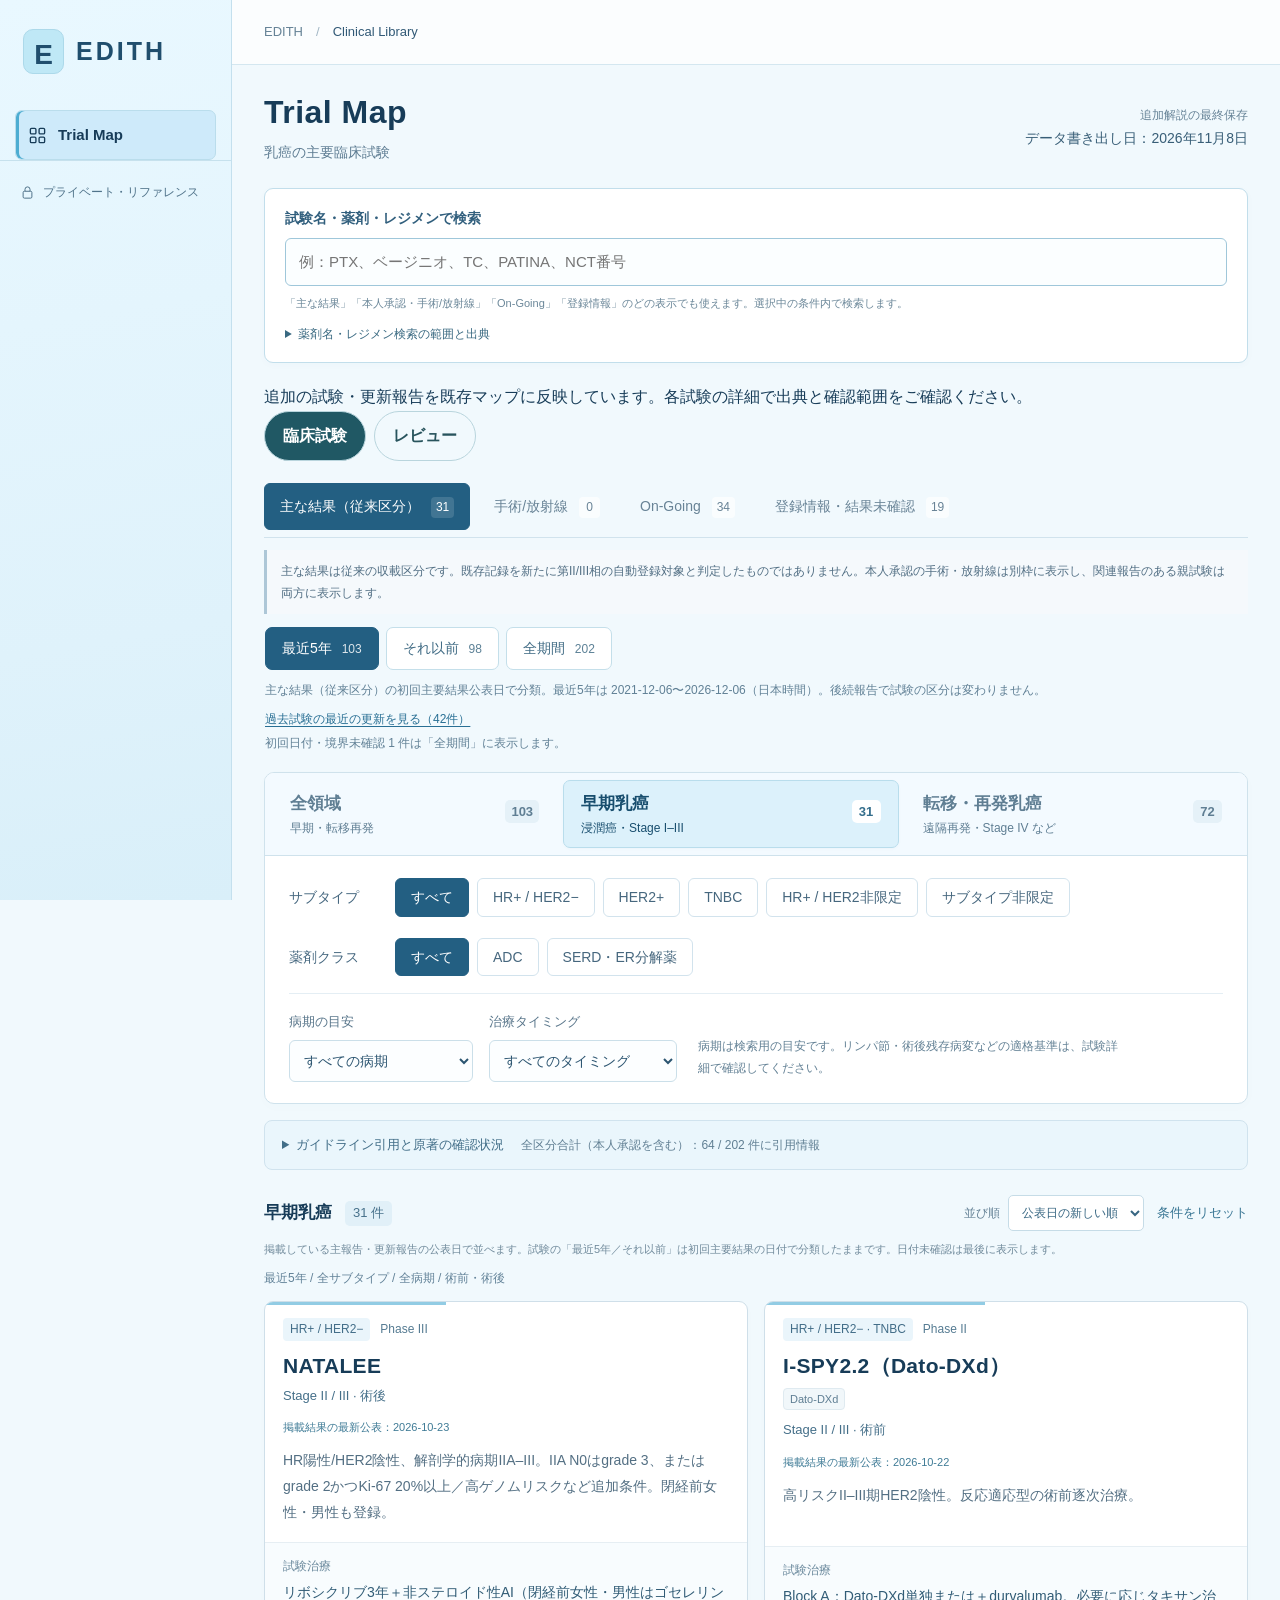
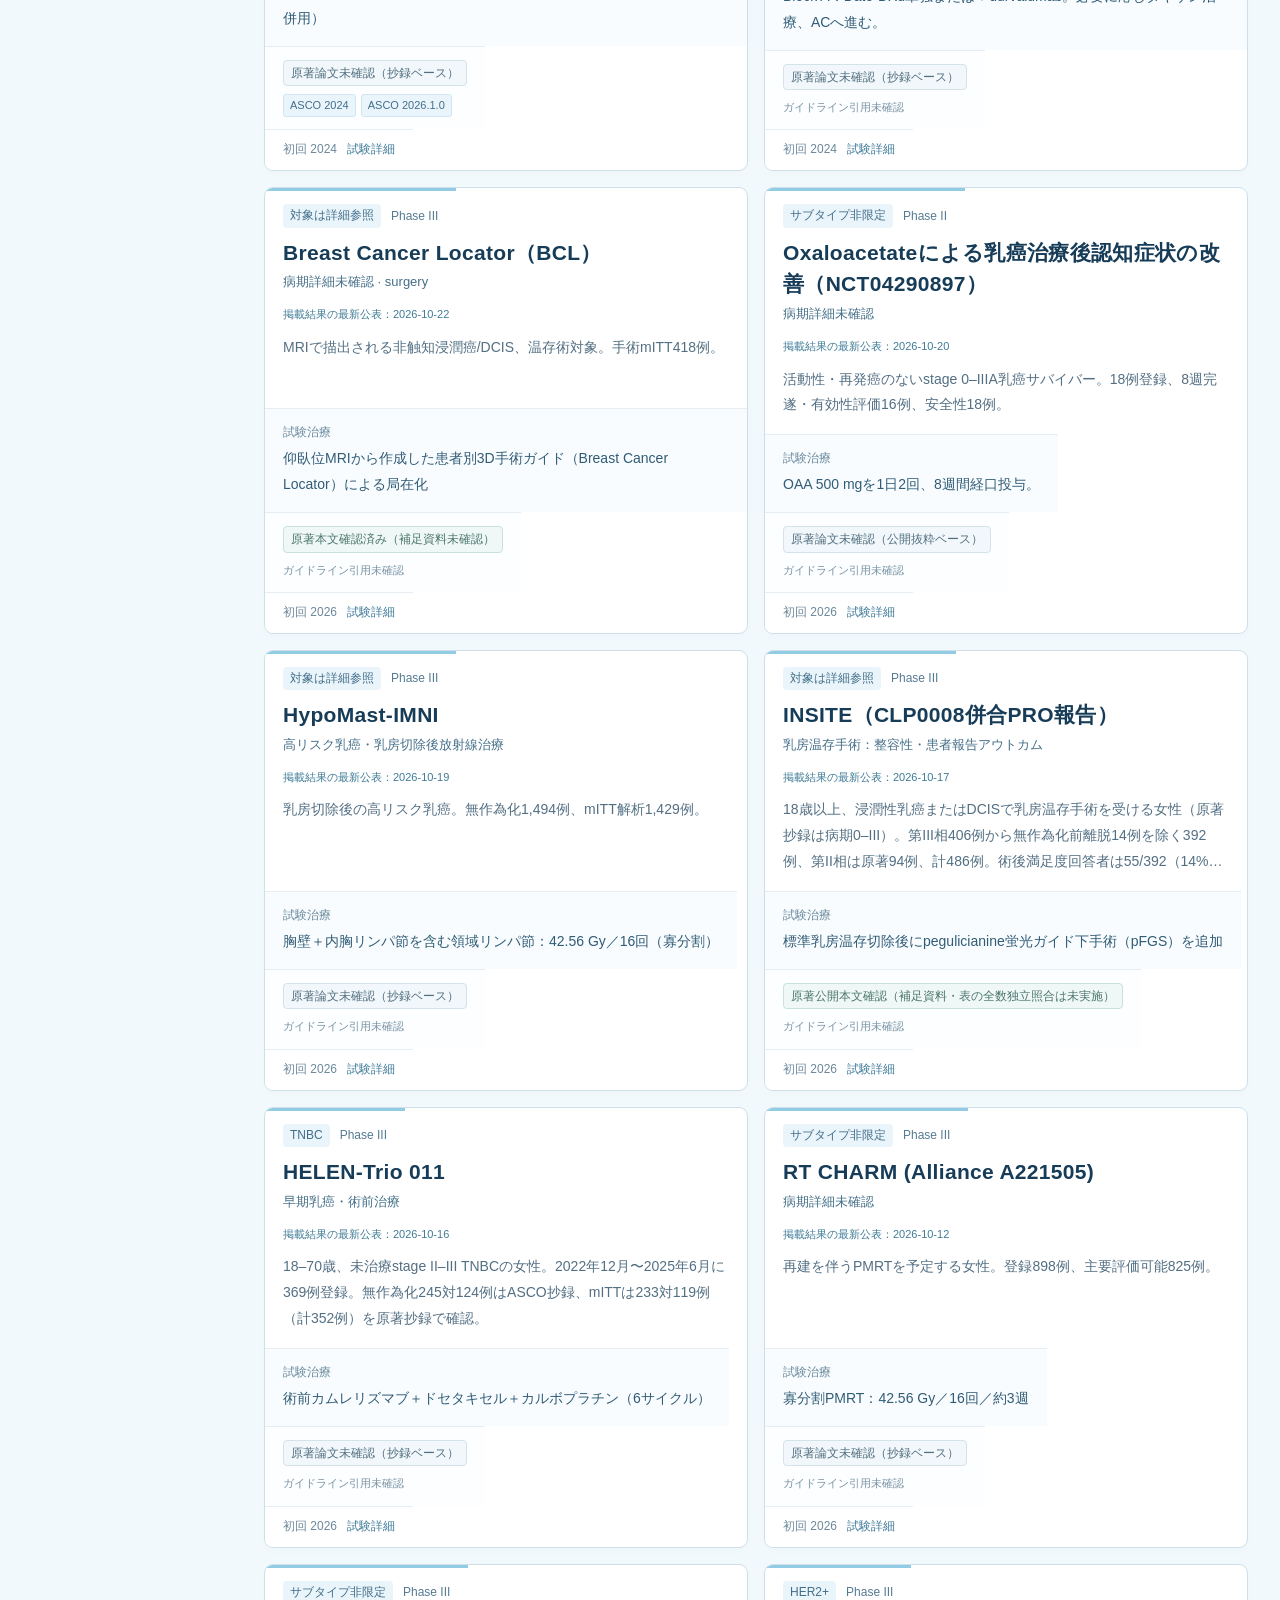
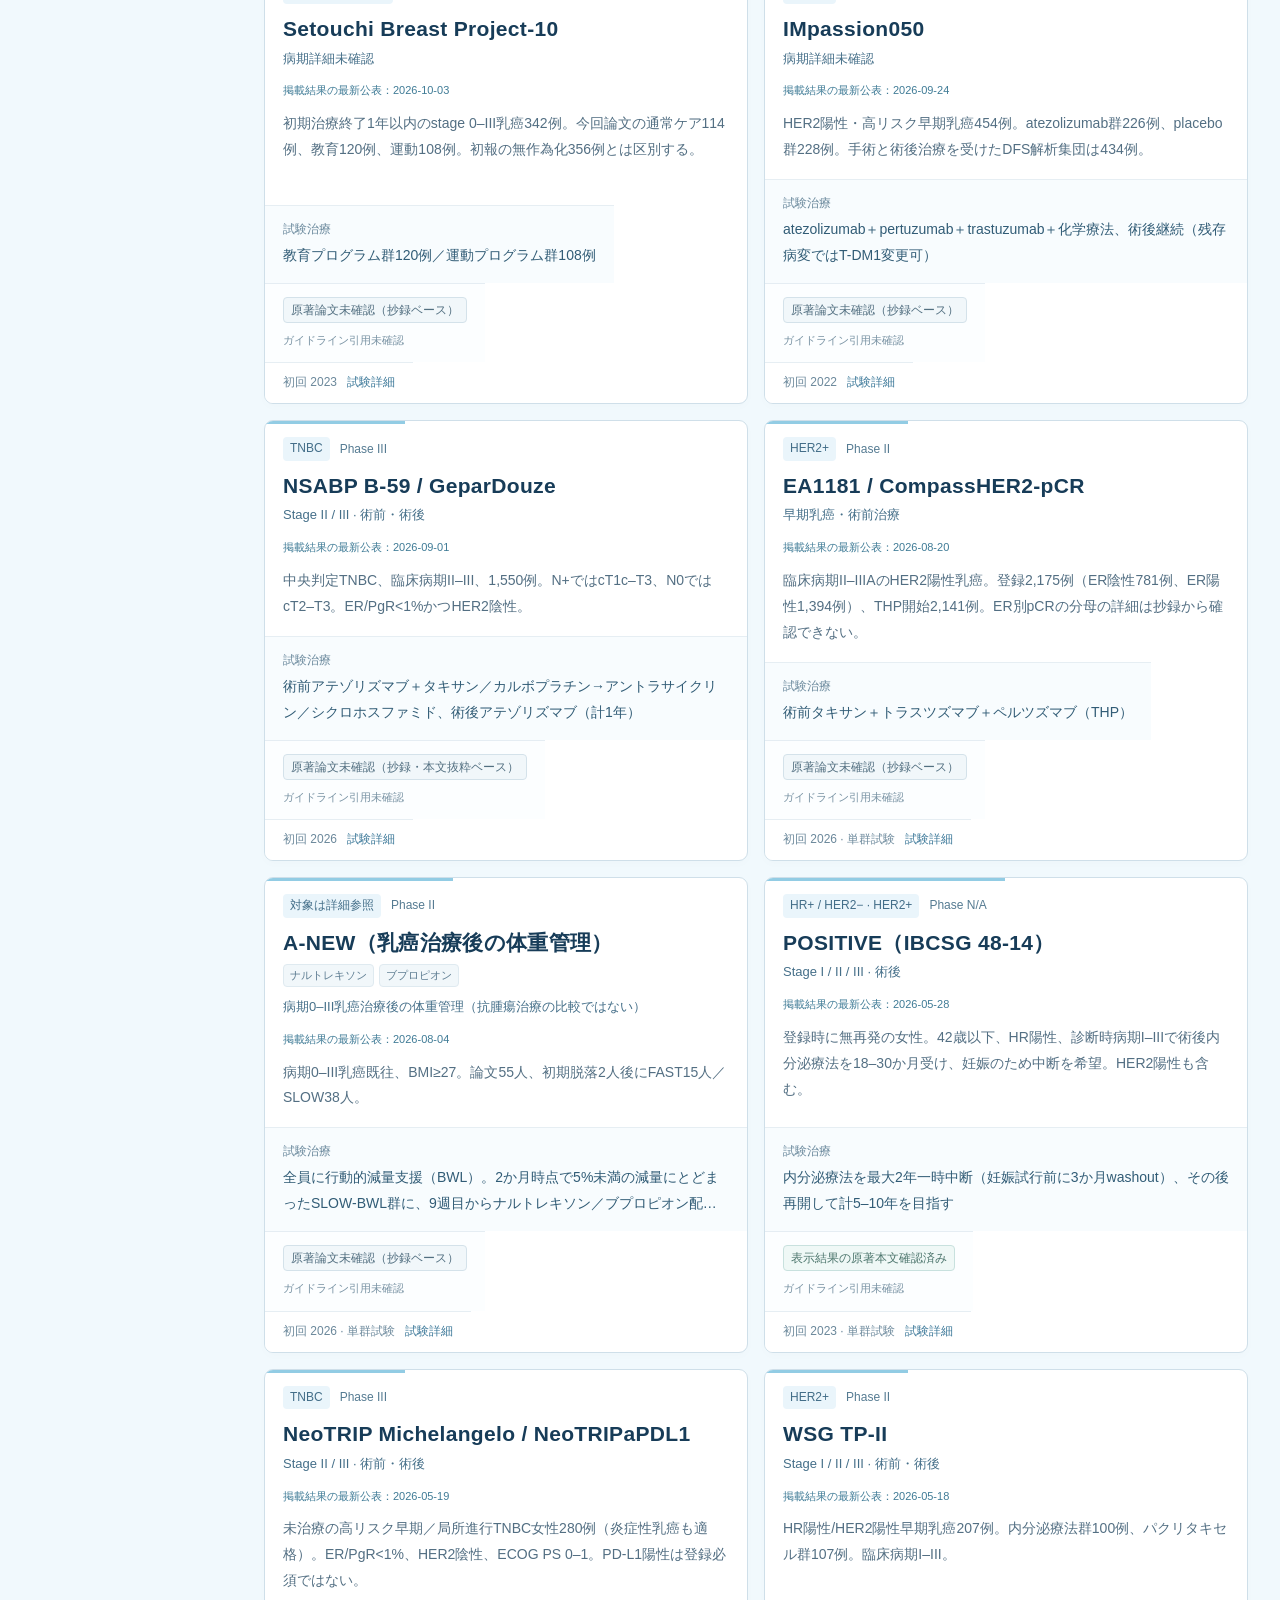
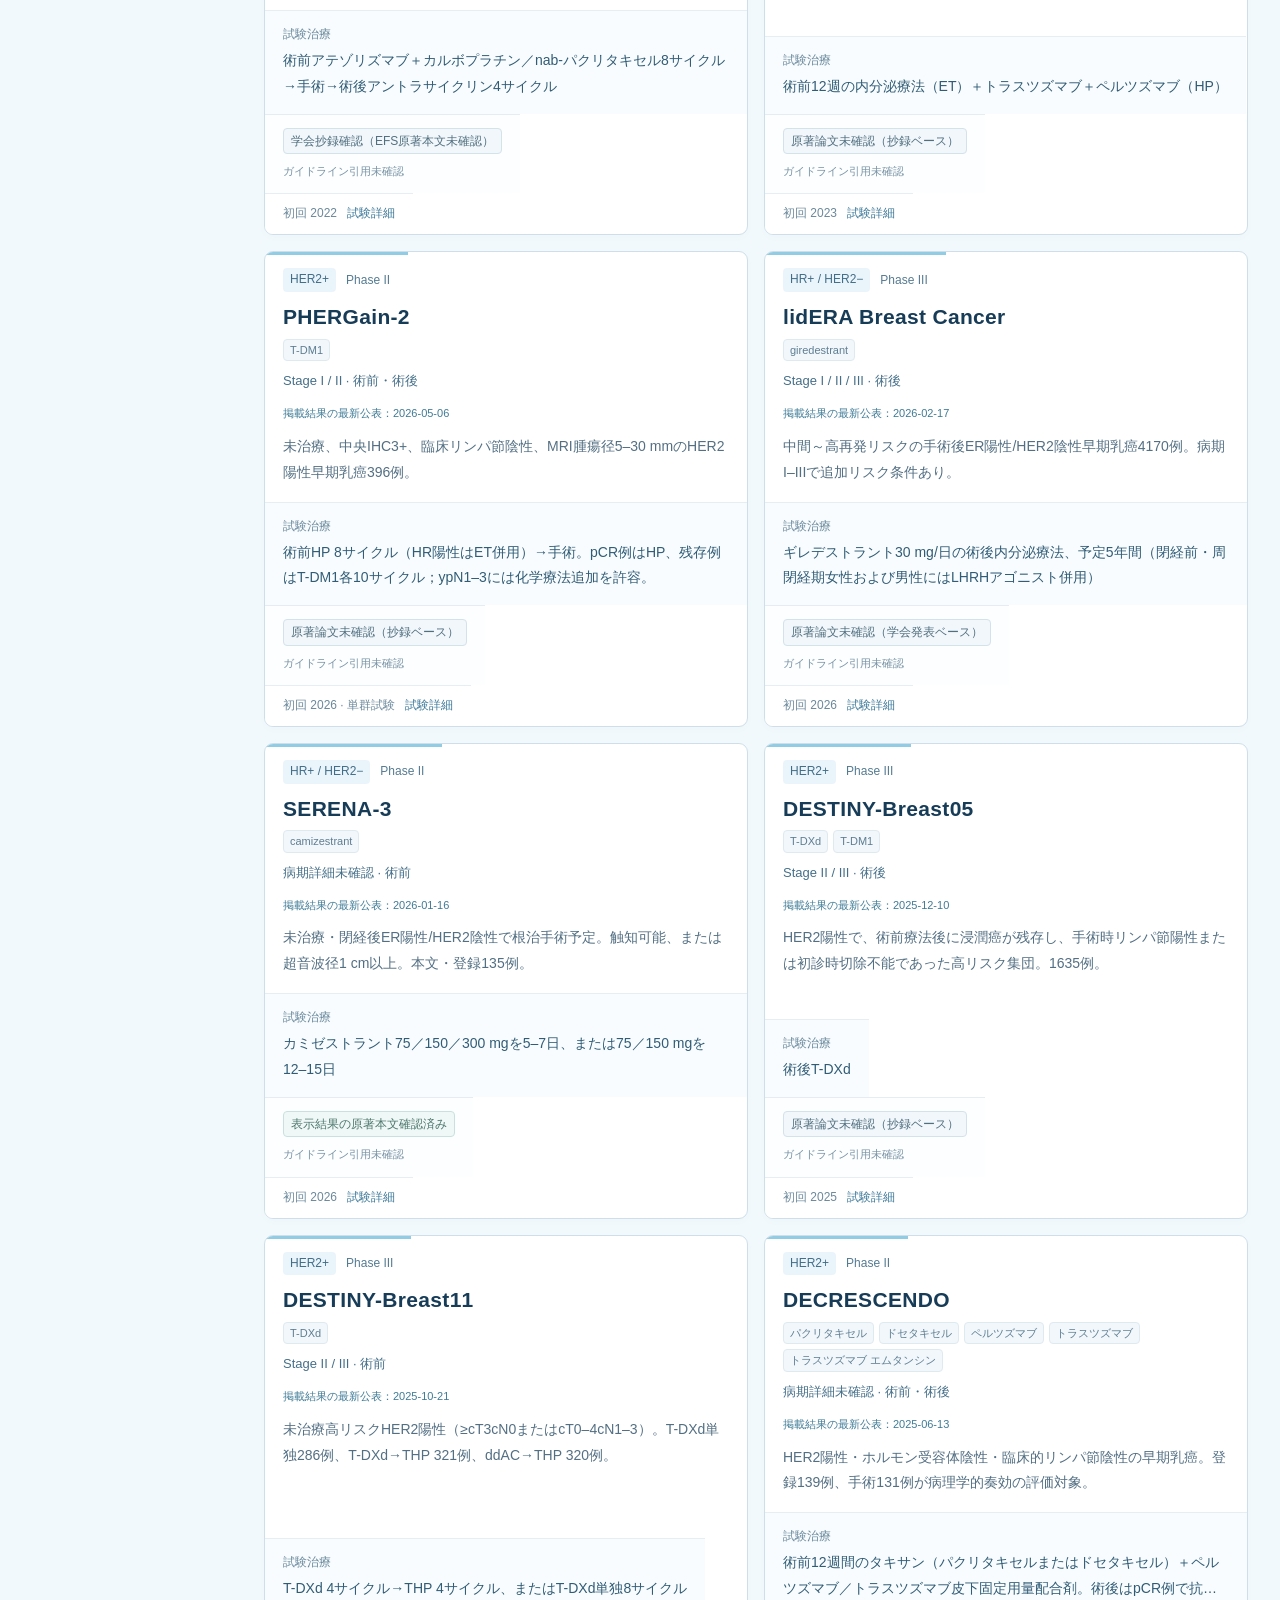
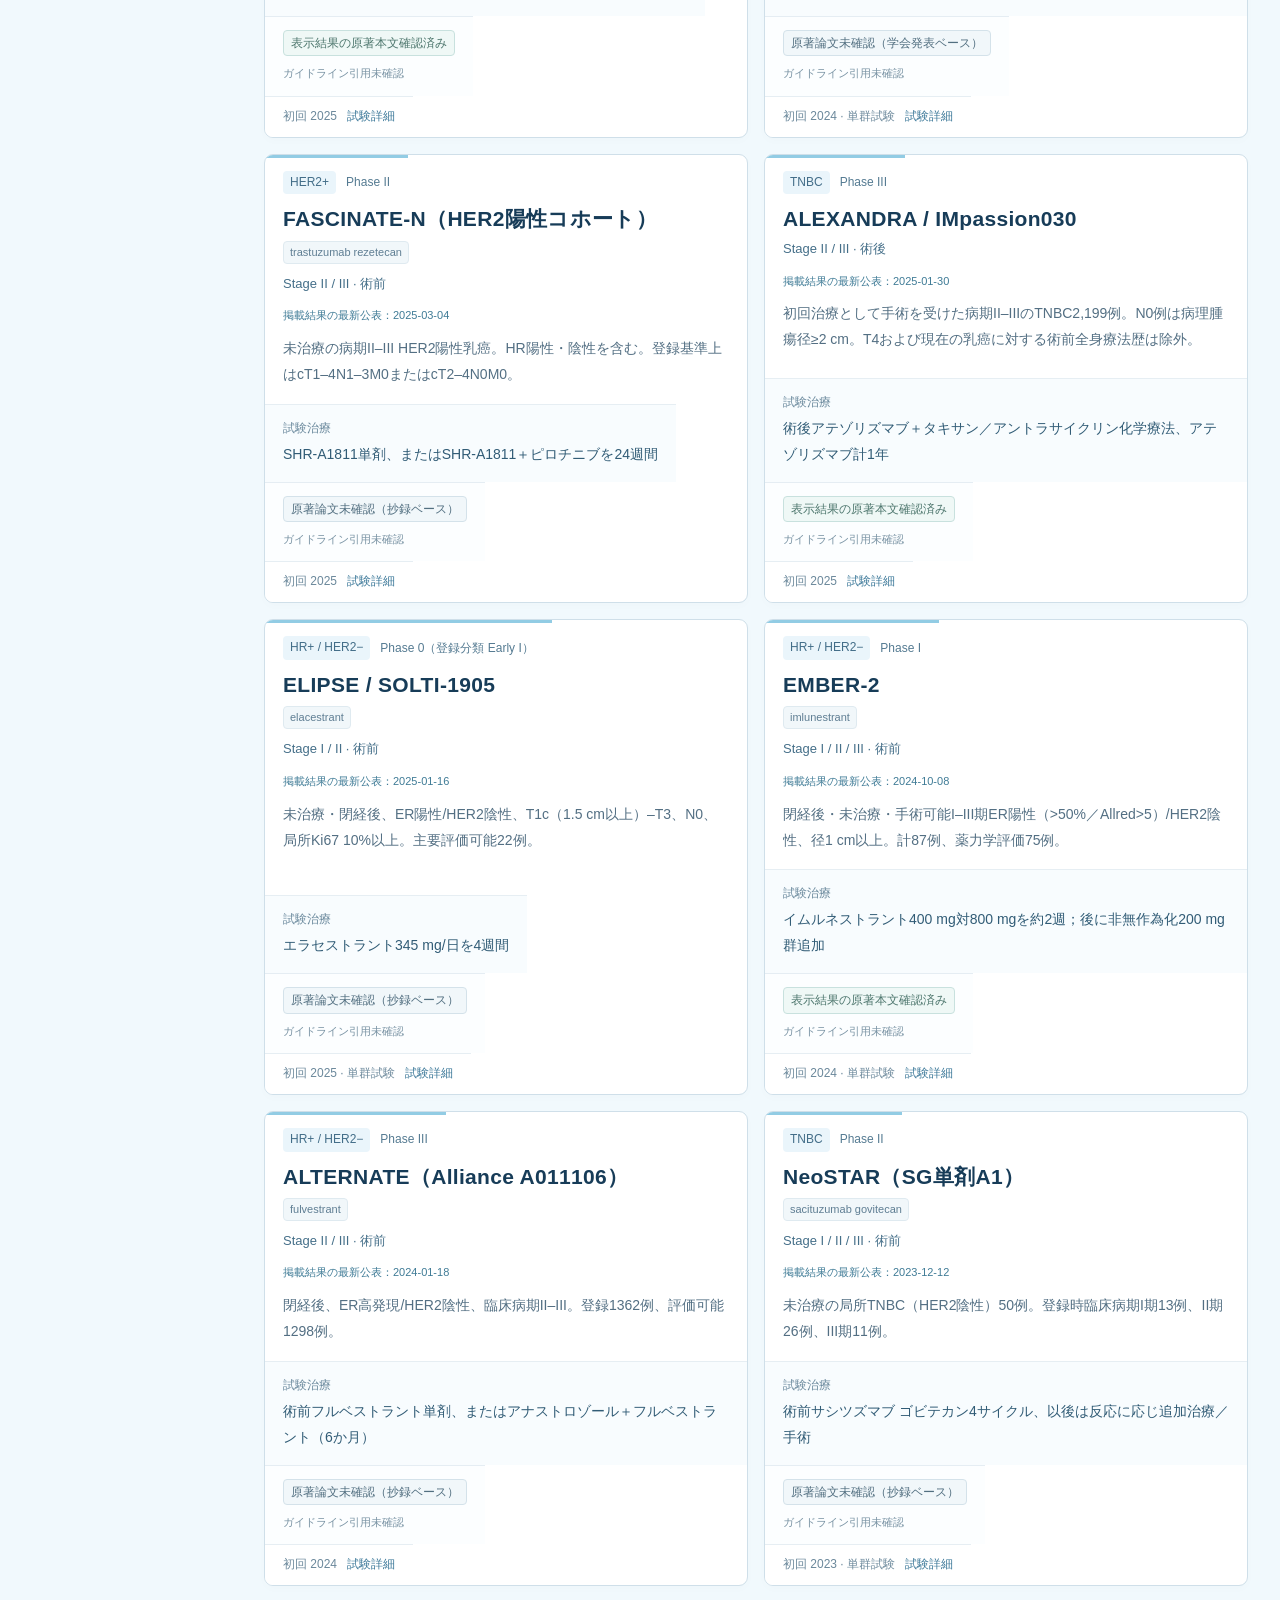
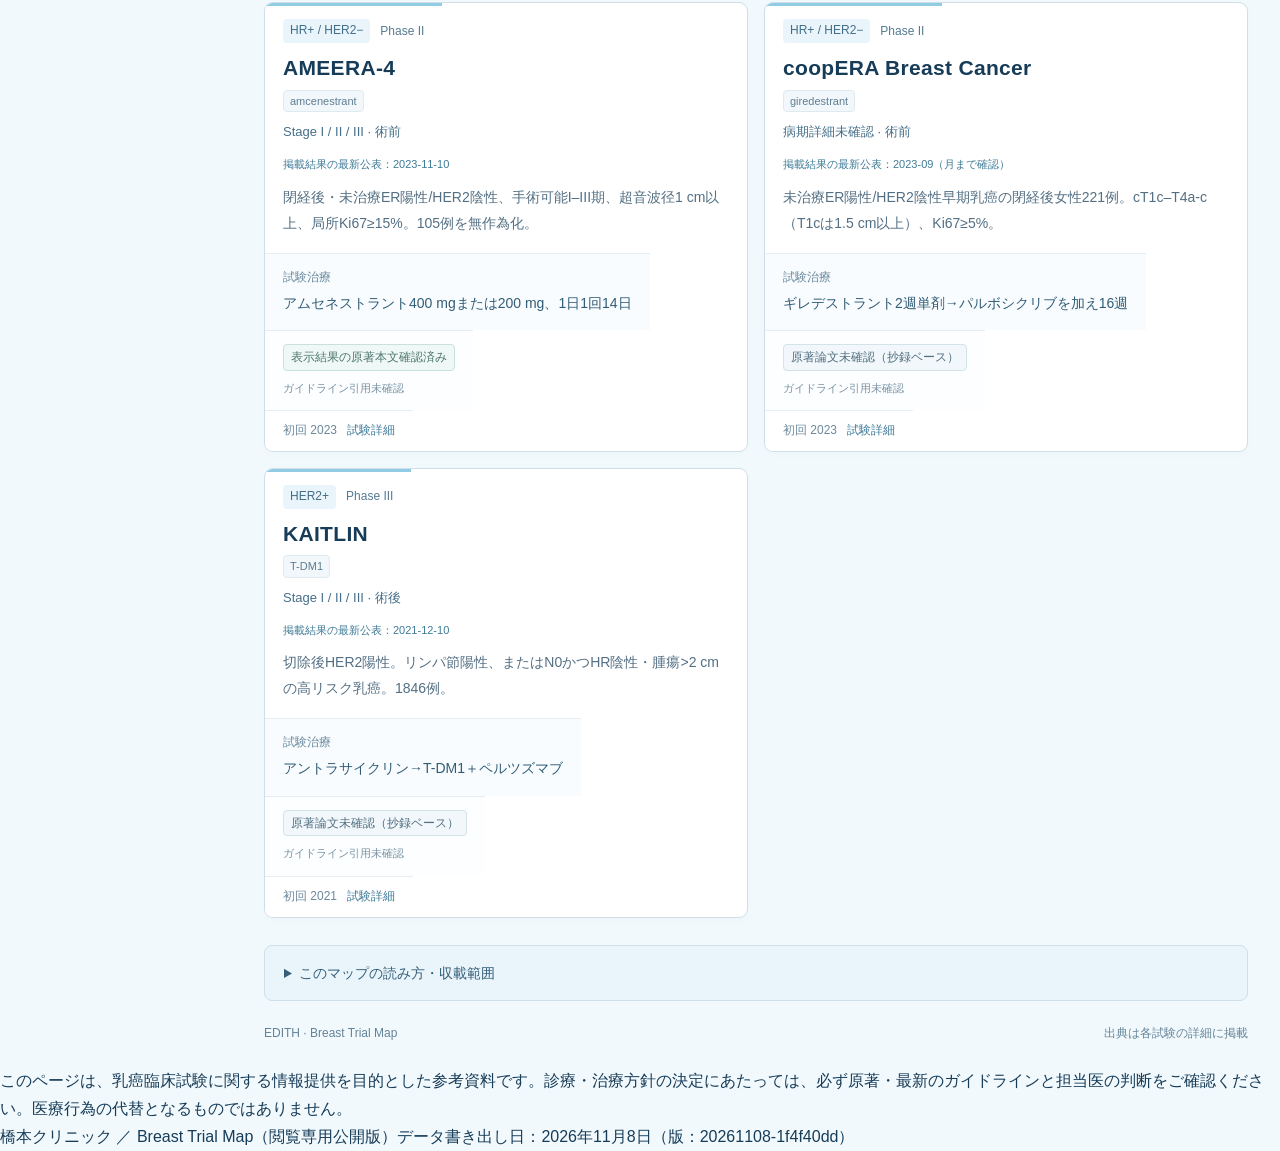
==== commit 68b2b0a8: "期間区分を最近5年に変更（exportId 20261108-1f4f40dd、private 58a3305）" ====
--- a/index.html
+++ b/index.html
@@ -14,7 +14,7 @@
 <section class="trial-search-panel" aria-label="臨床試験を検索"><label for="trial-query">試験名・薬剤・レジメンで検索</label><div class="trial-search-row"><input id="trial-query" type="search" placeholder="例：PTX、ベージニオ、TC、PATINA、NCT番号" autocomplete="off"><button id="clear-search" type="button" aria-label="検索語を消す" hidden>クリア</button></div><div class="trial-search-help"><span>「主な結果」「本人承認・手術/放射線」「On-Going」「登録情報」のどの表示でも使えます。選択中の条件内で検索します。</span><button id="broaden-search" type="button" hidden>絞り込みを外して検索</button></div><p id="search-expansion" class="search-expansion" aria-live="polite" hidden></p><details class="search-dictionary-help"><summary>薬剤名・レジメン検索の範囲と出典</summary><p>一般名・商品名・略称を、日本語・英語、全半角、大文字小文字、ハイフンの違いをそろえて照合します。複数語はすべてに一致する試験を表示します。薬剤は試験治療・対照・収載薬剤・対象／前治療条件を含み、一致した欄を各カードに表示します。</p><p>PTX／パクリタキセルとnab-PTX／アブラキサン、抗体とADC、通常型とリポソーム製剤は区別します。TCは乳癌のドセタキセル＋シクロホスファミド、ACはドキソルビシン＋シクロホスファミド、ECはエピルビシン＋シクロホスファミドとして検索します。TH／THPのタキサンの種類は各試験で確認してください。</p><p>レジメンは収載された治療群の構成・併用／逐次投与を照合できたものを検索します。別々の単剤選択肢や異なる群の薬剤をまとめて併用とは扱いません。名称照合は承認・適応や製剤の互換性を意味しません。</p><div id="search-name-sources" class="search-name-sources" hidden></div></details></section>
 <p id="approved-status" class="request-hint" hidden aria-live="polite"></p><nav class="collection-tabs" aria-label="コレクション"><a href="./" aria-current="page">臨床試験</a><a href="reviews.html">レビュー</a></nav><div class="evidence-tabs primary-views" role="group" aria-label="試験の表示"><button data-view="published" class="selected" aria-pressed="true">主な結果（従来区分） <span id="published-count"></span></button><button data-view="local-therapy" aria-pressed="false">本人承認・手術/放射線 <span id="local-therapy-count"></span></button><button data-view="ongoing" aria-pressed="false">On-Going <span id="ongoing-count"></span></button><button data-view="pipeline" aria-pressed="false">登録情報・結果未確認 <span id="pipeline-count"></span></button></div>
 <p id="collection-scope-note" class="collection-scope-note" aria-live="polite"></p>
-<section class="period-panel" aria-label="初回主要結果の公表時期"><div class="period-tabs" role="group" aria-label="公表時期"><button data-period="recent" class="selected" aria-pressed="true">最近7年 <span id="recent-count"></span></button><button data-period="older" aria-pressed="false">それ以前 <span id="older-count"></span></button><button data-period="all" aria-pressed="false">全期間 <span id="all-count"></span></button></div><p id="period-note" class="period-note"></p><div class="period-actions"><button id="show-recent-updates" class="period-link"></button><label id="updates-only-option" hidden><input type="checkbox" id="updates-only"> 最近7年の更新がある過去試験だけ</label></div><p id="period-unknown" class="period-note" hidden></p></section>
+<section class="period-panel" aria-label="初回主要結果の公表時期"><div class="period-tabs" role="group" aria-label="公表時期"><button data-period="recent" class="selected" aria-pressed="true">最近5年 <span id="recent-count"></span></button><button data-period="older" aria-pressed="false">それ以前 <span id="older-count"></span></button><button data-period="all" aria-pressed="false">全期間 <span id="all-count"></span></button></div><p id="period-note" class="period-note"></p><div class="period-actions"><button id="show-recent-updates" class="period-link"></button><label id="updates-only-option" hidden><input type="checkbox" id="updates-only"> 最近5年の更新がある過去試験だけ</label></div><p id="period-unknown" class="period-note" hidden></p></section>
 <section class="filter-panel" aria-label="試験の絞り込み"><div class="setting-tabs" role="group" aria-label="治療領域"><button data-setting="all" id="all-settings" class="setting" aria-pressed="false"><span>全領域</span><small>早期・転移再発</small><b id="setting-all-count"></b></button><button data-setting="early" class="setting active" aria-pressed="true"><span>早期乳癌</span><small>浸潤癌・Stage I–III</small><b id="early-count"></b></button><button data-setting="metastatic" class="setting" aria-pressed="false"><span>転移・再発乳癌</span><small>遠隔再発・Stage IV など</small><b id="metastatic-count"></b></button></div>
 <div class="filter-body"><div class="subtype-row"><span class="filter-label">サブタイプ</span><div class="chips" role="group" aria-label="サブタイプ"><button data-subtype="all" aria-pressed="true" class="chip selected">すべて</button><button data-subtype="HR+/HER2-" aria-pressed="false" class="chip">HR+ / HER2−</button><button data-subtype="HER2+" aria-pressed="false" class="chip">HER2+</button><button data-subtype="TNBC" aria-pressed="false" class="chip">TNBC</button><button data-subtype="HR+（HER2非限定）" aria-pressed="false" class="chip">HR+ / HER2非限定</button><button data-subtype="サブタイプ非限定" aria-pressed="false" class="chip">サブタイプ非限定</button></div></div>
 <div class="drug-class-row"><span class="filter-label">薬剤クラス</span><div class="chips" role="group" aria-label="薬剤クラス"><button data-drugclass="all" class="chip selected" aria-pressed="true">すべて</button><button data-drugclass="ADC" class="chip" aria-pressed="false">ADC</button><button data-drugclass="ER" class="chip" aria-pressed="false">SERD・ER分解薬</button></div></div>
@@ -33,7 +33,7 @@
 <div class="results-heading"><div><h2 id="result-title">早期乳癌</h2><span id="result-count" aria-live="polite"></span></div><div class="result-controls"><label id="result-sort-wrap">並び順<select id="result-sort"><option value="newest">公表日の新しい順</option><option value="oldest">公表日の古い順</option><option value="name">試験名順</option></select></label><button id="reset" class="reset">条件をリセット</button></div></div>
 <p id="sort-note" class="sort-note"></p><div id="active-context" class="active-context"></div><p id="pipeline-note" class="pipeline-note" hidden>登録上の状況と論文の公表状況は別です。この欄の結果は比較・推奨に用いず、登録情報を確認してください。</p><section id="results" class="trial-grid" aria-label="該当する臨床試験"></section>
 <div id="empty" class="empty" hidden><div class="empty-symbol" aria-hidden="true">∅</div><h3>この条件に一致する収載試験はありません</h3><p>条件を広げて確認してください。該当する臨床エビデンスが存在しない、という意味ではありません。</p><button id="empty-reset">条件をリセット</button></div>
-<details class="methodology"><summary>このマップの読み方・収載範囲</summary><div><p>初回主要結果の原著公表日で「最近7年」と「それ以前」を分けます。原著がある試験は学会初報ではなく最初の主要結果論文を使用し、学会・企業公表のみの記録はその一次結果の公表日を使用します。後続のOSや長期追跡報告では区分を移さず、過去試験の最近の更新として確認できます。年・月までしか確認できない日付が境界をまたぐ場合は「全期間」に表示します。</p><p>診療に影響した主要ランダム化第III相試験を中心に、APT、HER2CLIMB など重要な第II相試験も選定した、網羅的ではない固定版です。新着論文の自動配信ではありません。ADC、SERD・ER分解薬などの公表試験と登録試験を分けて整理しています。「On-Going」は同じ登録データを進行状況から見渡す表示であり、別の試験として重複計上しません。登録情報の取得日と登録自体の更新日を区別します。全論文の完全な網羅を保証するものではありません。件数は試験・主要コホート・統合解析の表示レコード数であり、独立したランダム化試験の総数ではありません。</p><p>ガイドラインのラベルは、記載された版・章で試験の引用を確認したことを示します。現在の推奨や全版の網羅を意味しません。ガイドラインの引用確認と、原著全文の確認状況は別々に表示します。抄録・学会発表ベースの記録では、そこから確認できる範囲の結果に限定しています。</p><p>「早期」は浸潤癌を対象とし、DCIS の試験は含みません。病期フィルターは各試験の解剖学的病期・T/N条件を粗く整理した検索軸です。予後病期と同一ではなく、選択された病期のすべての患者が試験対象になるわけではありません。術前の適格条件と、術後残存病変による高リスク選択は区別します。抄録で詳細病期を確認できない試験は「病期詳細未確認」に置き、I–IIIの各条件には含めません。</p><p>ライン検索は進行・転移再発後の試験治療の順番を示します。「全身療法全体」と、内分泌療法・化学療法/ADC・抗HER2療法の順番は別です。周術期治療は転移期のラインに加算せず、維持療法は導入と同じラインです。試験で複数のラインを許容するときは該当する各区分に表示します。「複数区分」は1L・2L・3L以降をまたぐ試験で、3L以降のみの中での範囲は含みません。適格条件の原文、既存の出典付き対象記述と確認範囲を詳細に示します。治療薬の一般的な使用順序から推測した分類ではありません。番号未確認、複数コホートを分離できない場合、その治療種別に当てはまらない場合は「未分類・対象外」とします。</p><p>「転移・再発」は遠隔再発・Stage IV を中心とし、一部の試験には切除不能局所進行例も含まれます。同じ試験が複数のサブタイプ・治療文脈に表示されることがあります。HER2-low は HER2陽性として扱いません。古いHR陽性試験でHER2条件が限定されていない記録は、別の「HR+ / HER2非限定」区分に置く場合があります。「サブタイプ非限定」は試験の適格条件が現代のサブタイプに限定されなかったことを示し、各サブタイプで同じ効果が証明された意味ではありません。</p><p>記載は各論文の対象・比較・解析時点を要約したもので、現在の承認・保険適用・ガイドラインの推奨を判定するものではありません。患者ごとの治療判断には、原著・最新ガイドライン・添付文書を確認してください。国内承認は確認済みと明記した個別項目のみ照合しています。保険適用・診療報酬は未照合です。</p><p class="glossary"><b>略語</b>　ET：内分泌療法 / pCR：病理学的完全奏効 / DFS・iDFS：無病生存・浸潤性無病生存 / EFS：イベントフリー生存 / PFS：無増悪生存 / OS：全生存</p></div></details>
+<details class="methodology"><summary>このマップの読み方・収載範囲</summary><div><p>初回主要結果の原著公表日で「最近5年」と「それ以前」を分けます。原著がある試験は学会初報ではなく最初の主要結果論文を使用し、学会・企業公表のみの記録はその一次結果の公表日を使用します。後続のOSや長期追跡報告では区分を移さず、過去試験の最近の更新として確認できます。年・月までしか確認できない日付が境界をまたぐ場合は「全期間」に表示します。</p><p>診療に影響した主要ランダム化第III相試験を中心に、APT、HER2CLIMB など重要な第II相試験も選定した、網羅的ではない固定版です。新着論文の自動配信ではありません。ADC、SERD・ER分解薬などの公表試験と登録試験を分けて整理しています。「On-Going」は同じ登録データを進行状況から見渡す表示であり、別の試験として重複計上しません。登録情報の取得日と登録自体の更新日を区別します。全論文の完全な網羅を保証するものではありません。件数は試験・主要コホート・統合解析の表示レコード数であり、独立したランダム化試験の総数ではありません。</p><p>ガイドラインのラベルは、記載された版・章で試験の引用を確認したことを示します。現在の推奨や全版の網羅を意味しません。ガイドラインの引用確認と、原著全文の確認状況は別々に表示します。抄録・学会発表ベースの記録では、そこから確認できる範囲の結果に限定しています。</p><p>「早期」は浸潤癌を対象とし、DCIS の試験は含みません。病期フィルターは各試験の解剖学的病期・T/N条件を粗く整理した検索軸です。予後病期と同一ではなく、選択された病期のすべての患者が試験対象になるわけではありません。術前の適格条件と、術後残存病変による高リスク選択は区別します。抄録で詳細病期を確認できない試験は「病期詳細未確認」に置き、I–IIIの各条件には含めません。</p><p>ライン検索は進行・転移再発後の試験治療の順番を示します。「全身療法全体」と、内分泌療法・化学療法/ADC・抗HER2療法の順番は別です。周術期治療は転移期のラインに加算せず、維持療法は導入と同じラインです。試験で複数のラインを許容するときは該当する各区分に表示します。「複数区分」は1L・2L・3L以降をまたぐ試験で、3L以降のみの中での範囲は含みません。適格条件の原文、既存の出典付き対象記述と確認範囲を詳細に示します。治療薬の一般的な使用順序から推測した分類ではありません。番号未確認、複数コホートを分離できない場合、その治療種別に当てはまらない場合は「未分類・対象外」とします。</p><p>「転移・再発」は遠隔再発・Stage IV を中心とし、一部の試験には切除不能局所進行例も含まれます。同じ試験が複数のサブタイプ・治療文脈に表示されることがあります。HER2-low は HER2陽性として扱いません。古いHR陽性試験でHER2条件が限定されていない記録は、別の「HR+ / HER2非限定」区分に置く場合があります。「サブタイプ非限定」は試験の適格条件が現代のサブタイプに限定されなかったことを示し、各サブタイプで同じ効果が証明された意味ではありません。</p><p>記載は各論文の対象・比較・解析時点を要約したもので、現在の承認・保険適用・ガイドラインの推奨を判定するものではありません。患者ごとの治療判断には、原著・最新ガイドライン・添付文書を確認してください。国内承認は確認済みと明記した個別項目のみ照合しています。保険適用・診療報酬は未照合です。</p><p class="glossary"><b>略語</b>　ET：内分泌療法 / pCR：病理学的完全奏効 / DFS・iDFS：無病生存・浸潤性無病生存 / EFS：イベントフリー生存 / PFS：無増悪生存 / OS：全生存</p></div></details>
 <footer class="page-footer"><span>EDITH · Breast Trial Map</span><span>出典は各試験の詳細に掲載</span></footer></main></div></div>
 <dialog id="trial-dialog" aria-labelledby="detail-name"><div class="detail-header"><span class="eyebrow">TRIAL DETAILS</span><button id="close-dialog" class="close" aria-label="試験詳細を閉じる">×</button></div><div id="detail-content"></div></dialog>
 <script src="approved-data.js?v=20261108-1f4f40dd"></script><script src="approved-explanations.js?v=20261108-1f4f40dd"></script><footer class="public-footer"><p>このページは、乳癌臨床試験に関する情報提供を目的とした参考資料です。診療・治療方針の決定にあたっては、必ず原著・最新のガイドラインと担当医の判断をご確認ください。医療行為の代替となるものではありません。</p><p>橋本クリニック ／ Breast Trial Map（閲覧専用公開版）データ書き出し日：2026年11月8日（版：20261108-1f4f40dd）</p></footer></body></html>
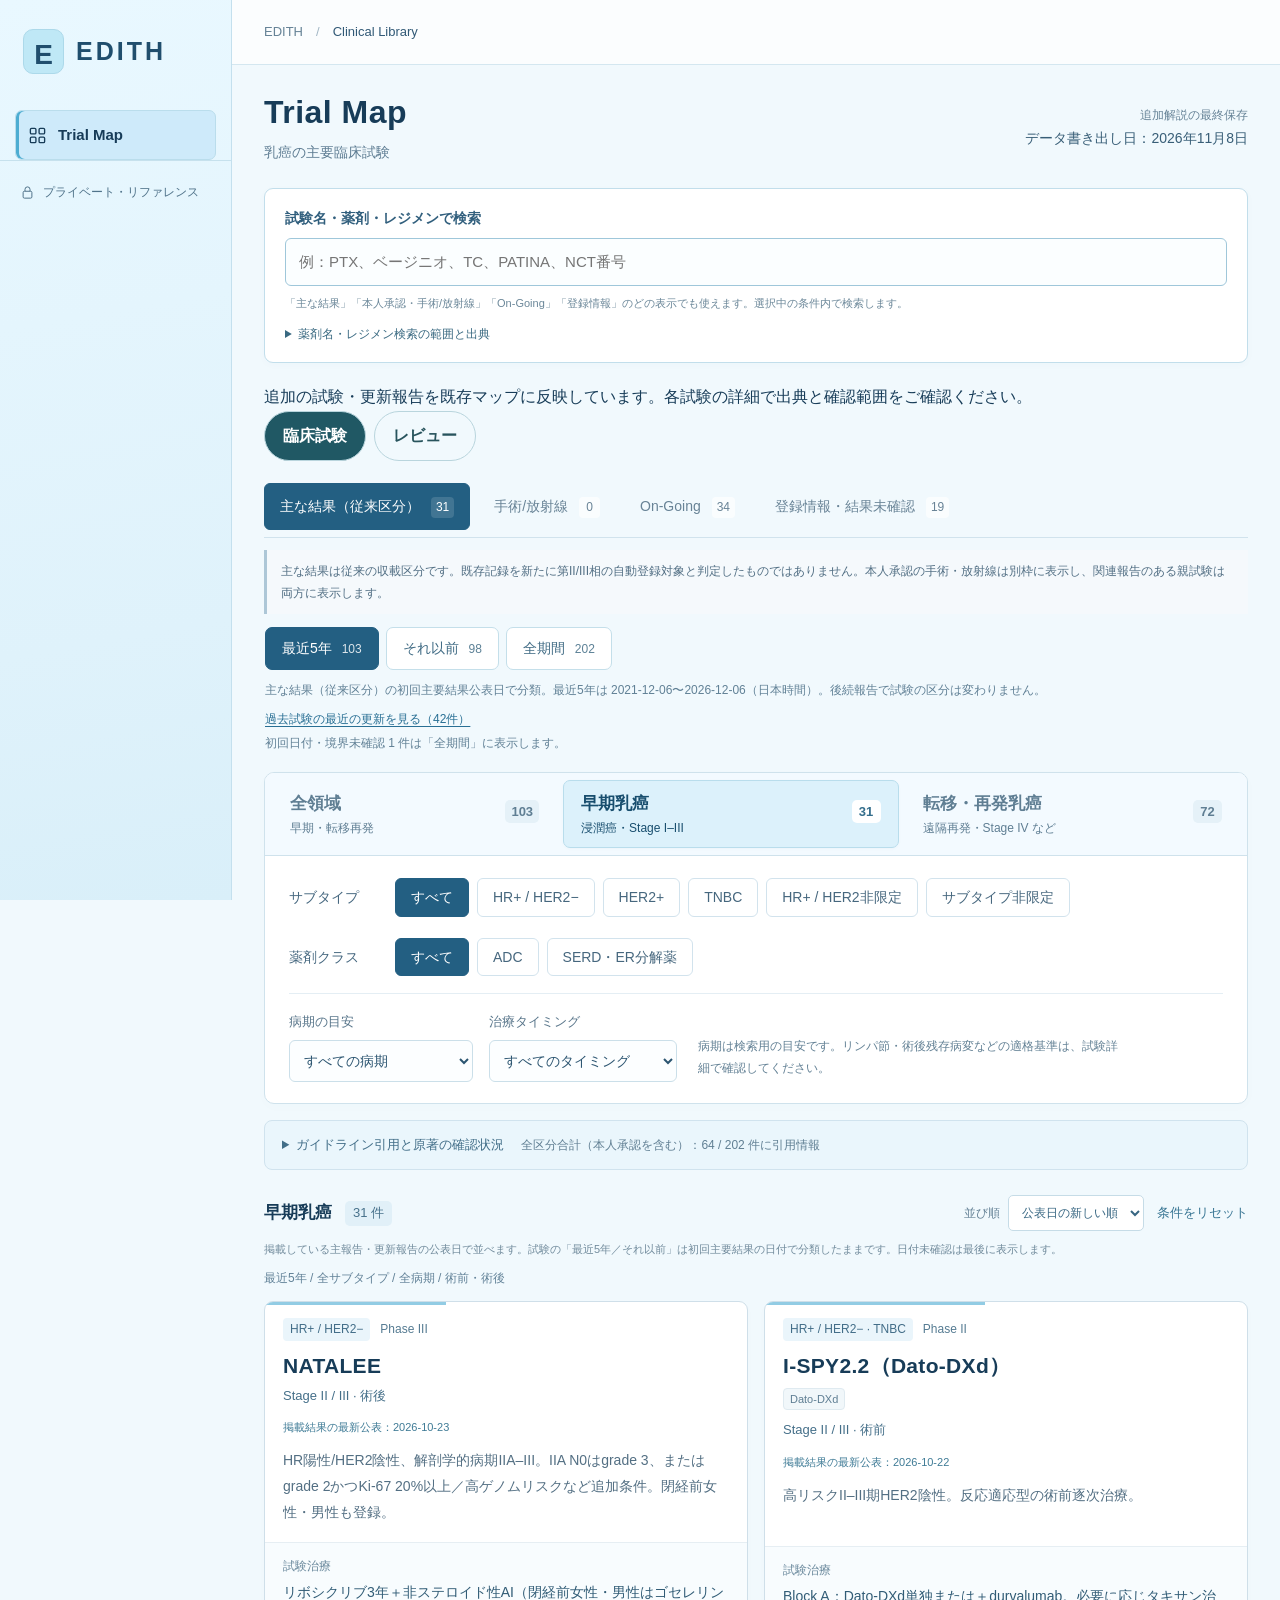
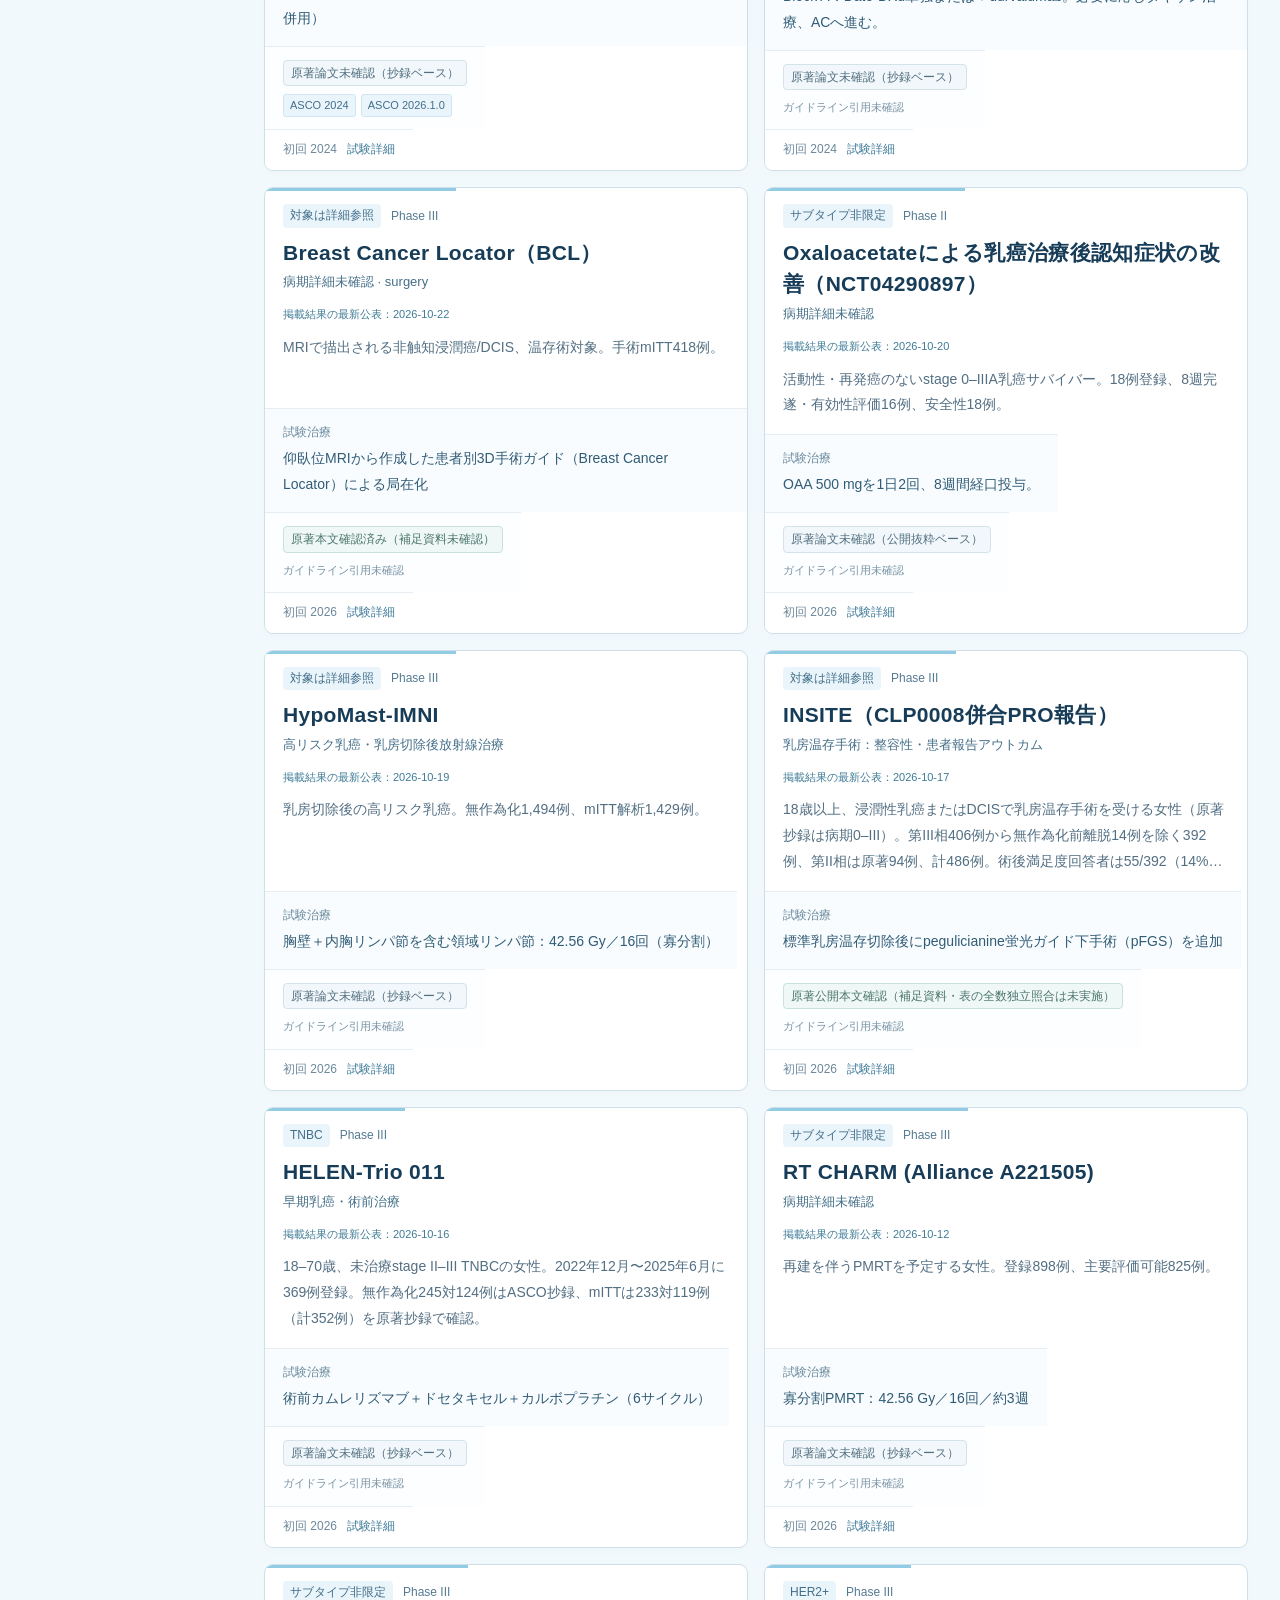
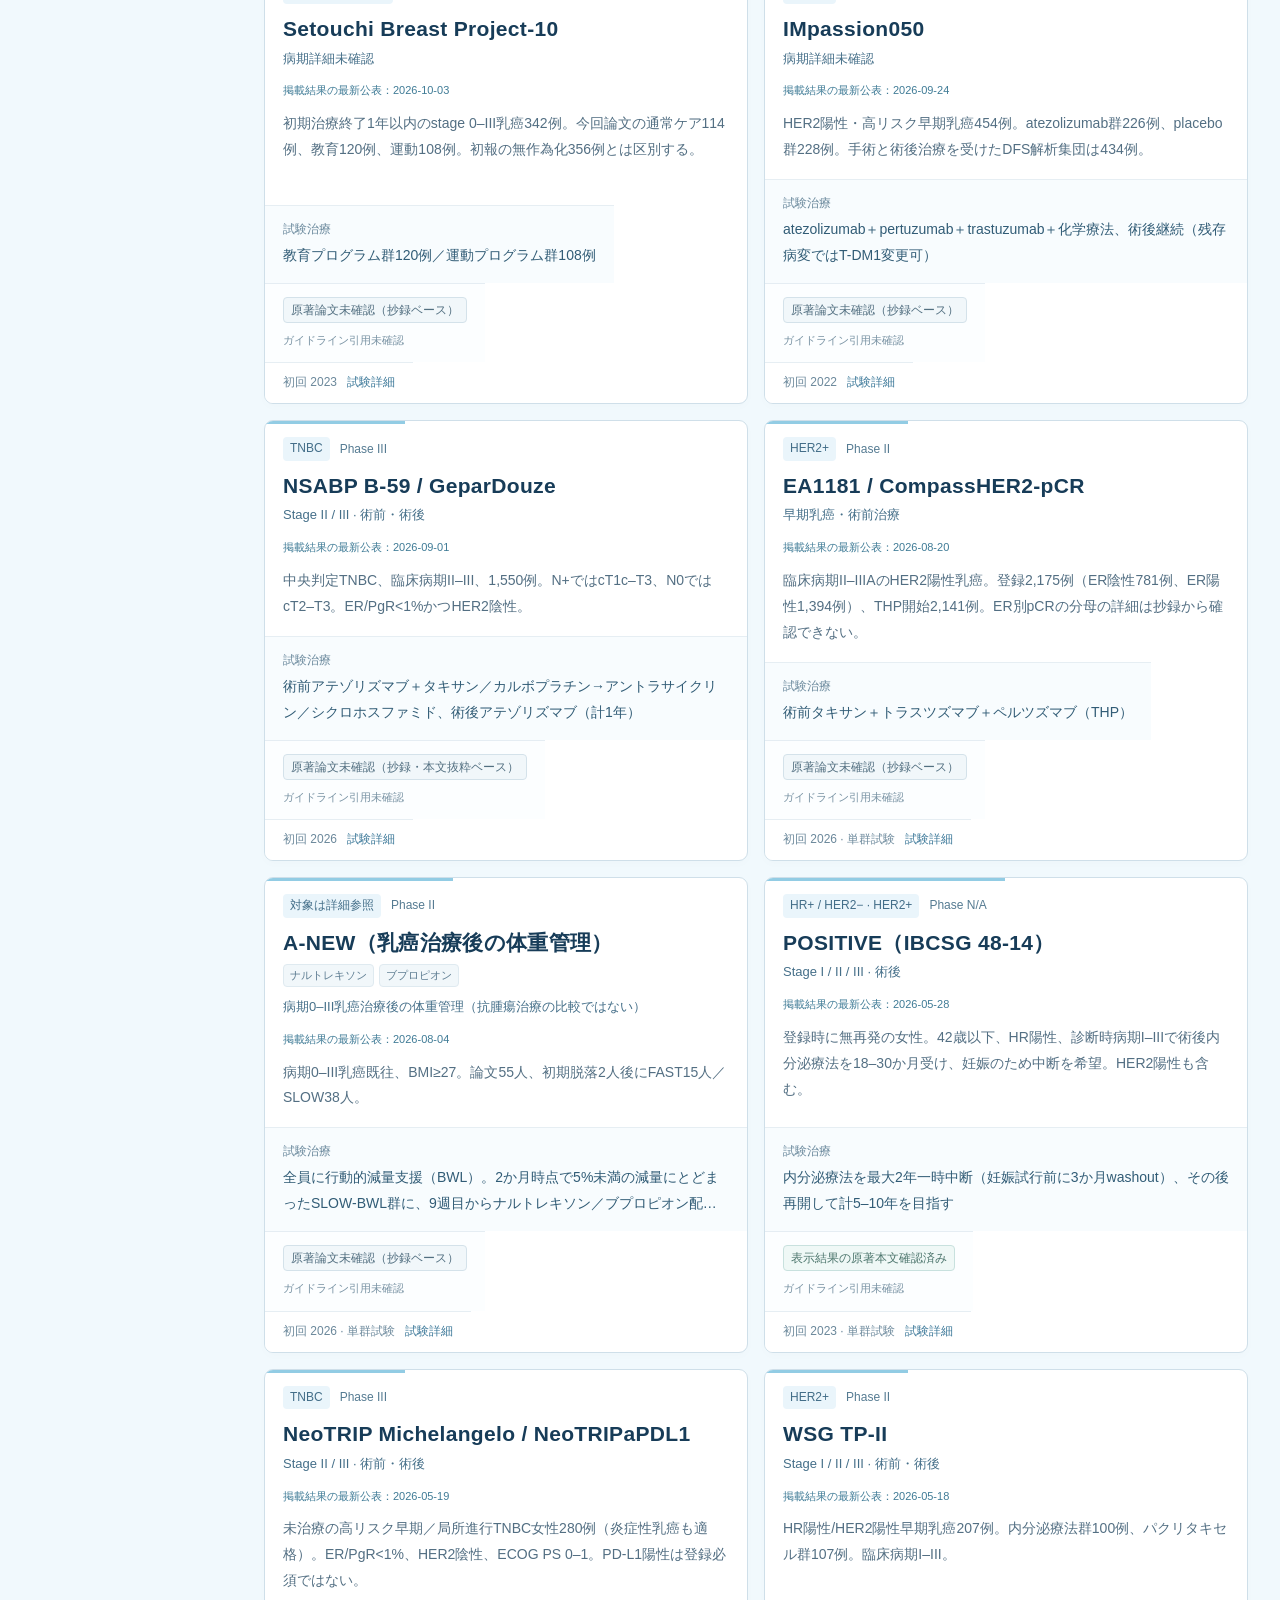
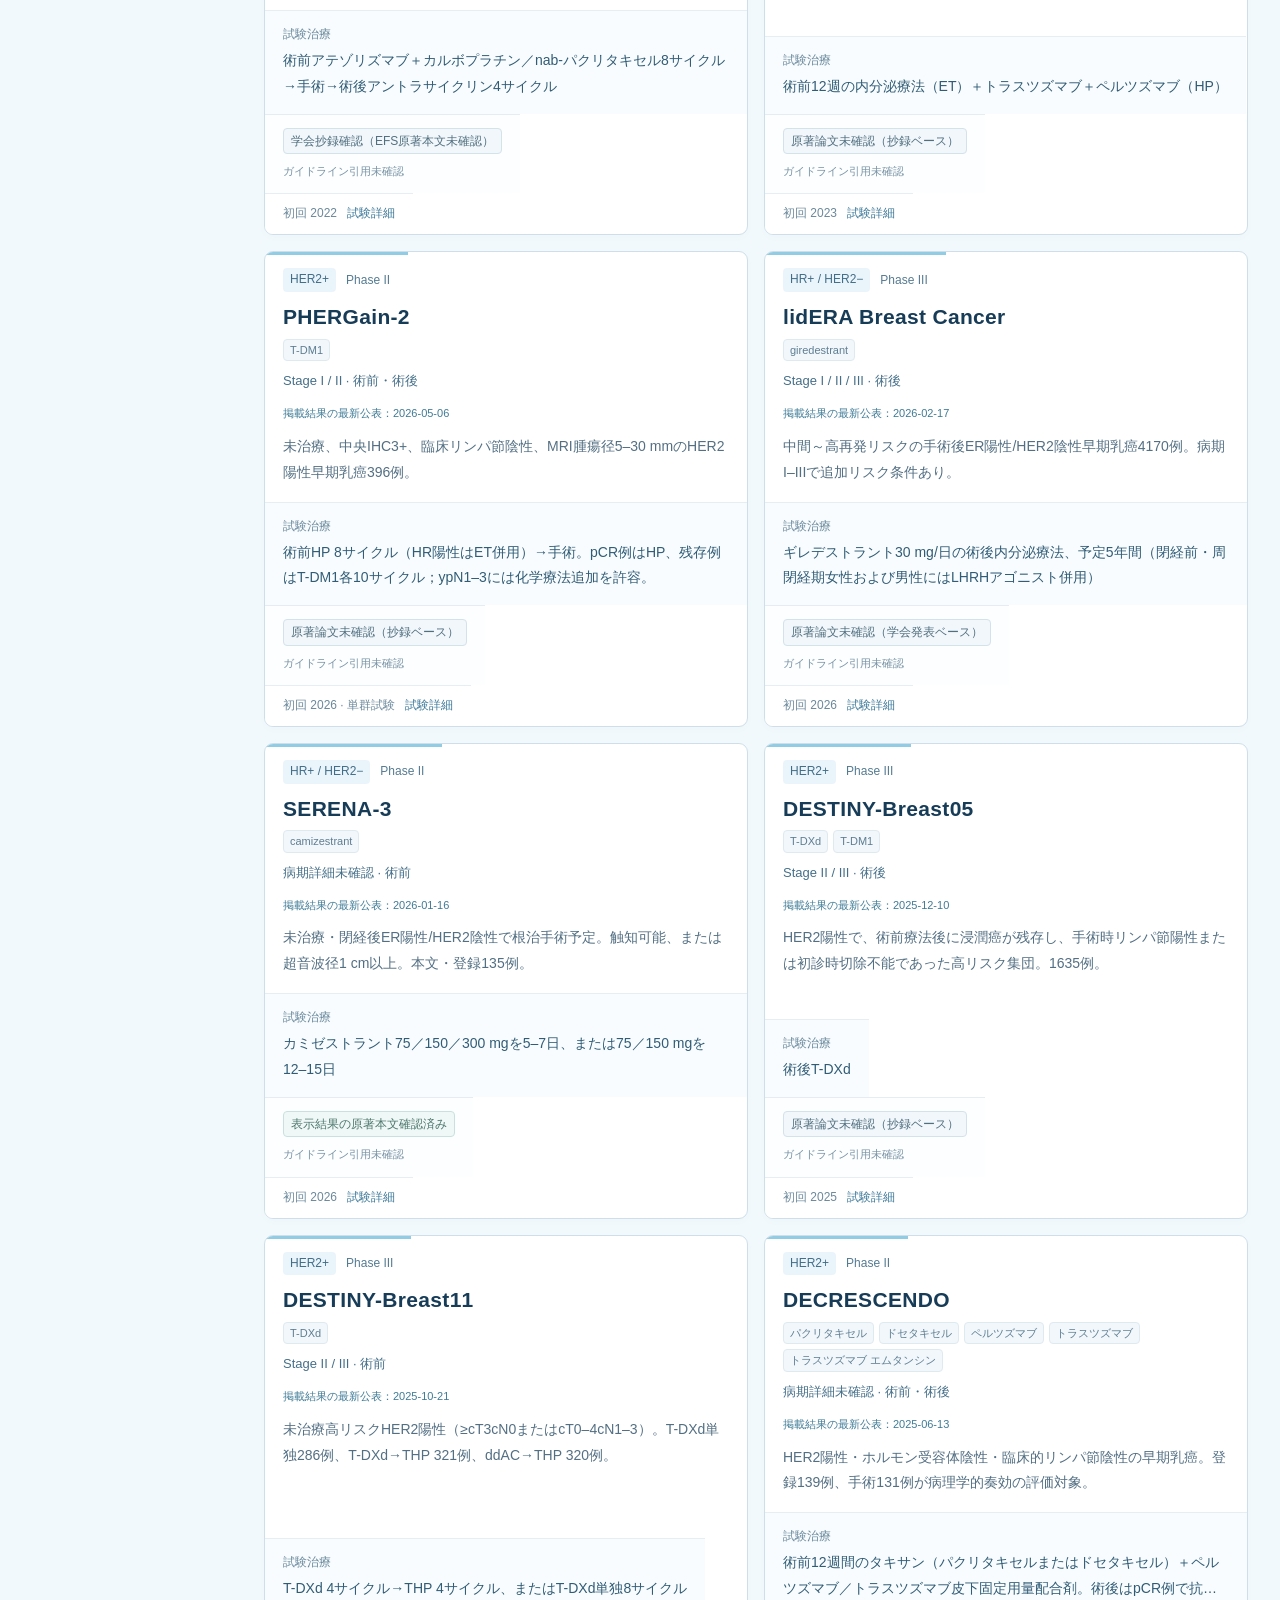
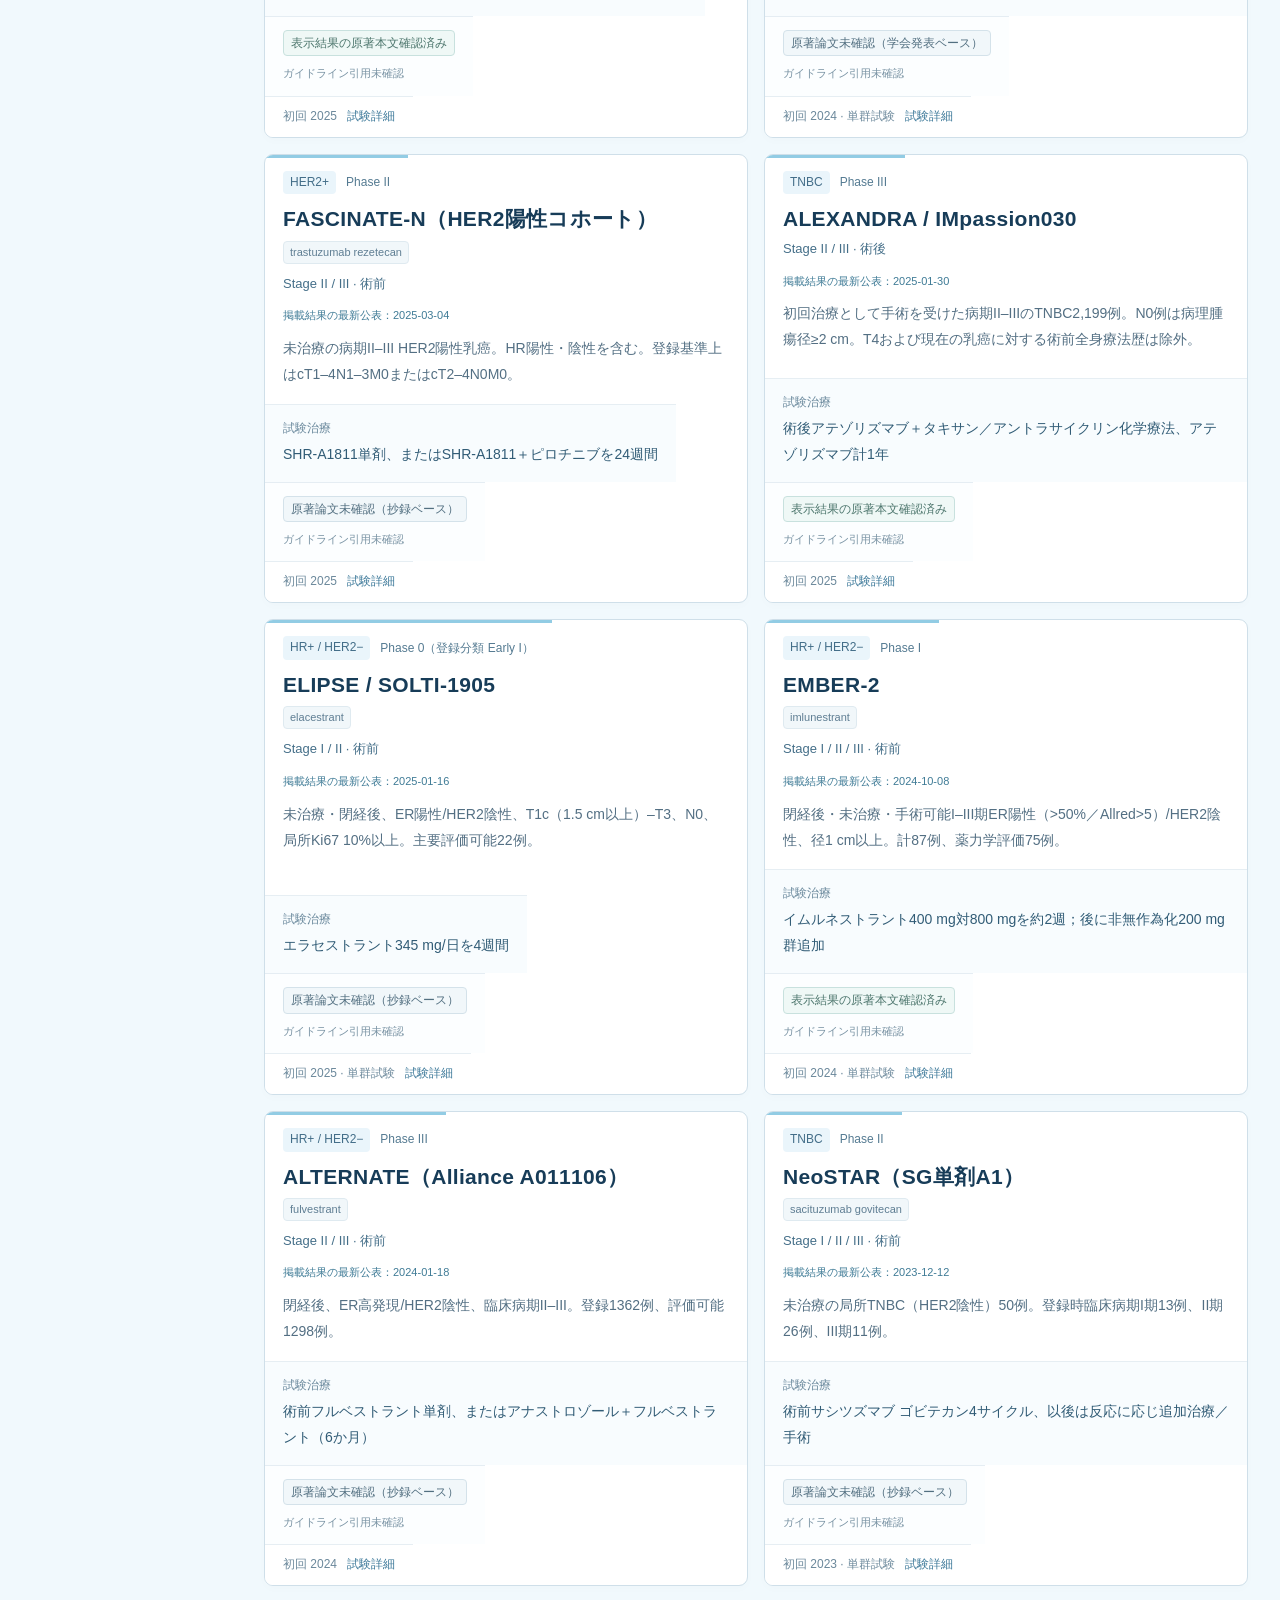
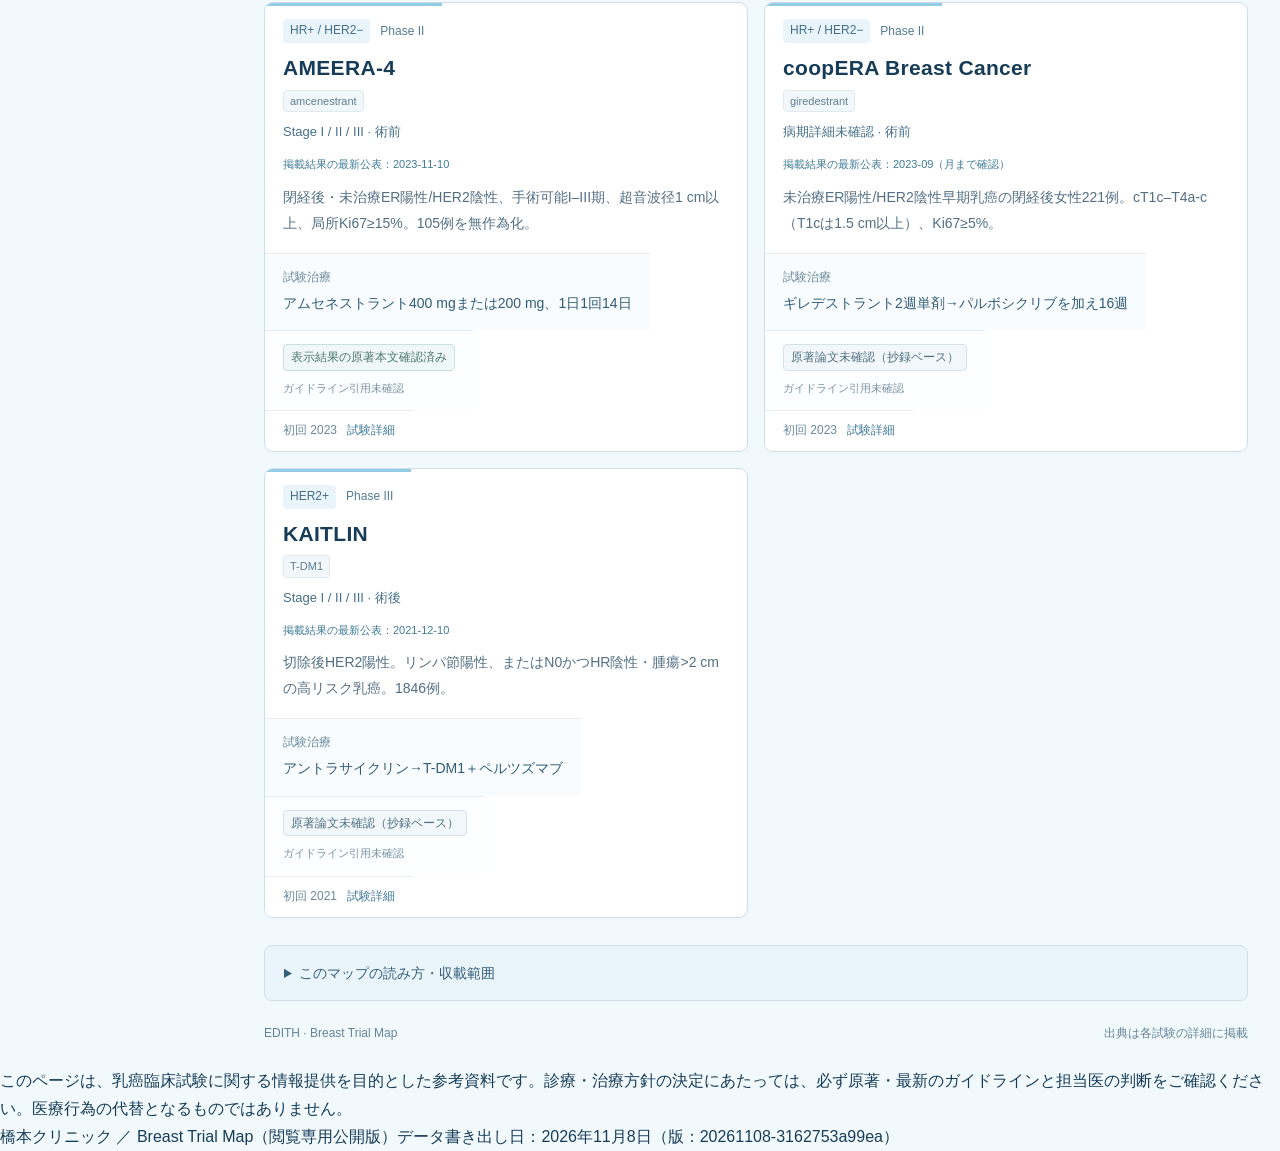
==== commit af8a6e0b: "ライン分類: EMILIAを追加（未分類 42→41件、exportId 20261108-3162753a99ea）" ====
--- a/index.html
+++ b/index.html
@@ -1,5 +1,5 @@
 <!doctype html>
-<html lang="ja"><head><meta charset="UTF-8"><meta http-equiv="Content-Security-Policy" content="default-src 'self'; connect-src 'none'; script-src 'self'; style-src 'self' 'unsafe-inline'; img-src 'self' data: https:; font-src 'self' data:; object-src 'none'; base-uri 'none'; form-action 'none'"><meta name="referrer" content="no-referrer"><meta name="robots" content="noindex, nofollow"><meta name="viewport" content="width=device-width, initial-scale=1"><meta name="theme-color" content="#e7f5fc"><title>Breast Trial Map | 乳癌臨床試験</title><meta name="description" content="乳癌の主要臨床試験を、早期・転移再発、サブタイプ、病期、治療の文脈で探すプライベート・リファレンス。"><link rel="icon" type="image/svg+xml" href="favicon.svg"><link rel="stylesheet" href="style.css?v=20261108-1f4f40dd"><script src="trials.js" defer></script><script src="guidelines.js" defer></script><script src="pipeline.js" defer></script><script src="period.js" defer></script><script src="line-data.js" defer></script><script src="treatment-lines.js?v=20261108-1f4f40dd" defer></script><script src="ongoing.js" defer></script><script src="search-aliases.js?v=20261108-1f4f40dd" defer></script><script src="search-sort.js?v=20261108-1f4f40dd" defer></script><script src="clinical-classification.js?v=20261108-1f4f40dd" defer></script><script src="app.js?v=20261108-1f4f40dd" defer></script><link rel="stylesheet" href="reviews.css?v=20261108-1f4f40dd"></head>
+<html lang="ja"><head><meta charset="UTF-8"><meta http-equiv="Content-Security-Policy" content="default-src 'self'; connect-src 'none'; script-src 'self'; style-src 'self' 'unsafe-inline'; img-src 'self' data: https:; font-src 'self' data:; object-src 'none'; base-uri 'none'; form-action 'none'"><meta name="referrer" content="no-referrer"><meta name="robots" content="noindex, nofollow"><meta name="viewport" content="width=device-width, initial-scale=1"><meta name="theme-color" content="#e7f5fc"><title>Breast Trial Map | 乳癌臨床試験</title><meta name="description" content="乳癌の主要臨床試験を、早期・転移再発、サブタイプ、病期、治療の文脈で探すプライベート・リファレンス。"><link rel="icon" type="image/svg+xml" href="favicon.svg"><link rel="stylesheet" href="style.css?v=20261108-3162753a99ea"><script src="trials.js" defer></script><script src="guidelines.js" defer></script><script src="pipeline.js" defer></script><script src="period.js" defer></script><script src="line-data.js" defer></script><script src="treatment-lines.js?v=20261108-3162753a99ea" defer></script><script src="ongoing.js" defer></script><script src="search-aliases.js?v=20261108-3162753a99ea" defer></script><script src="search-sort.js?v=20261108-3162753a99ea" defer></script><script src="clinical-classification.js?v=20261108-3162753a99ea" defer></script><script src="app.js?v=20261108-3162753a99ea" defer></script><link rel="stylesheet" href="reviews.css?v=20261108-3162753a99ea"></head>
 <body>
 <div class="shell">
 <aside class="sidebar" aria-label="サイト情報">
@@ -36,4 +36,4 @@
 <details class="methodology"><summary>このマップの読み方・収載範囲</summary><div><p>初回主要結果の原著公表日で「最近5年」と「それ以前」を分けます。原著がある試験は学会初報ではなく最初の主要結果論文を使用し、学会・企業公表のみの記録はその一次結果の公表日を使用します。後続のOSや長期追跡報告では区分を移さず、過去試験の最近の更新として確認できます。年・月までしか確認できない日付が境界をまたぐ場合は「全期間」に表示します。</p><p>診療に影響した主要ランダム化第III相試験を中心に、APT、HER2CLIMB など重要な第II相試験も選定した、網羅的ではない固定版です。新着論文の自動配信ではありません。ADC、SERD・ER分解薬などの公表試験と登録試験を分けて整理しています。「On-Going」は同じ登録データを進行状況から見渡す表示であり、別の試験として重複計上しません。登録情報の取得日と登録自体の更新日を区別します。全論文の完全な網羅を保証するものではありません。件数は試験・主要コホート・統合解析の表示レコード数であり、独立したランダム化試験の総数ではありません。</p><p>ガイドラインのラベルは、記載された版・章で試験の引用を確認したことを示します。現在の推奨や全版の網羅を意味しません。ガイドラインの引用確認と、原著全文の確認状況は別々に表示します。抄録・学会発表ベースの記録では、そこから確認できる範囲の結果に限定しています。</p><p>「早期」は浸潤癌を対象とし、DCIS の試験は含みません。病期フィルターは各試験の解剖学的病期・T/N条件を粗く整理した検索軸です。予後病期と同一ではなく、選択された病期のすべての患者が試験対象になるわけではありません。術前の適格条件と、術後残存病変による高リスク選択は区別します。抄録で詳細病期を確認できない試験は「病期詳細未確認」に置き、I–IIIの各条件には含めません。</p><p>ライン検索は進行・転移再発後の試験治療の順番を示します。「全身療法全体」と、内分泌療法・化学療法/ADC・抗HER2療法の順番は別です。周術期治療は転移期のラインに加算せず、維持療法は導入と同じラインです。試験で複数のラインを許容するときは該当する各区分に表示します。「複数区分」は1L・2L・3L以降をまたぐ試験で、3L以降のみの中での範囲は含みません。適格条件の原文、既存の出典付き対象記述と確認範囲を詳細に示します。治療薬の一般的な使用順序から推測した分類ではありません。番号未確認、複数コホートを分離できない場合、その治療種別に当てはまらない場合は「未分類・対象外」とします。</p><p>「転移・再発」は遠隔再発・Stage IV を中心とし、一部の試験には切除不能局所進行例も含まれます。同じ試験が複数のサブタイプ・治療文脈に表示されることがあります。HER2-low は HER2陽性として扱いません。古いHR陽性試験でHER2条件が限定されていない記録は、別の「HR+ / HER2非限定」区分に置く場合があります。「サブタイプ非限定」は試験の適格条件が現代のサブタイプに限定されなかったことを示し、各サブタイプで同じ効果が証明された意味ではありません。</p><p>記載は各論文の対象・比較・解析時点を要約したもので、現在の承認・保険適用・ガイドラインの推奨を判定するものではありません。患者ごとの治療判断には、原著・最新ガイドライン・添付文書を確認してください。国内承認は確認済みと明記した個別項目のみ照合しています。保険適用・診療報酬は未照合です。</p><p class="glossary"><b>略語</b>　ET：内分泌療法 / pCR：病理学的完全奏効 / DFS・iDFS：無病生存・浸潤性無病生存 / EFS：イベントフリー生存 / PFS：無増悪生存 / OS：全生存</p></div></details>
 <footer class="page-footer"><span>EDITH · Breast Trial Map</span><span>出典は各試験の詳細に掲載</span></footer></main></div></div>
 <dialog id="trial-dialog" aria-labelledby="detail-name"><div class="detail-header"><span class="eyebrow">TRIAL DETAILS</span><button id="close-dialog" class="close" aria-label="試験詳細を閉じる">×</button></div><div id="detail-content"></div></dialog>
-<script src="approved-data.js?v=20261108-1f4f40dd"></script><script src="approved-explanations.js?v=20261108-1f4f40dd"></script><footer class="public-footer"><p>このページは、乳癌臨床試験に関する情報提供を目的とした参考資料です。診療・治療方針の決定にあたっては、必ず原著・最新のガイドラインと担当医の判断をご確認ください。医療行為の代替となるものではありません。</p><p>橋本クリニック ／ Breast Trial Map（閲覧専用公開版）データ書き出し日：2026年11月8日（版：20261108-1f4f40dd）</p></footer></body></html>
+<script src="approved-data.js?v=20261108-3162753a99ea"></script><script src="approved-explanations.js?v=20261108-3162753a99ea"></script><footer class="public-footer"><p>このページは、乳癌臨床試験に関する情報提供を目的とした参考資料です。診療・治療方針の決定にあたっては、必ず原著・最新のガイドラインと担当医の判断をご確認ください。医療行為の代替となるものではありません。</p><p>橋本クリニック ／ Breast Trial Map（閲覧専用公開版）データ書き出し日：2026年11月8日（版：20261108-3162753a99ea）</p></footer></body></html>
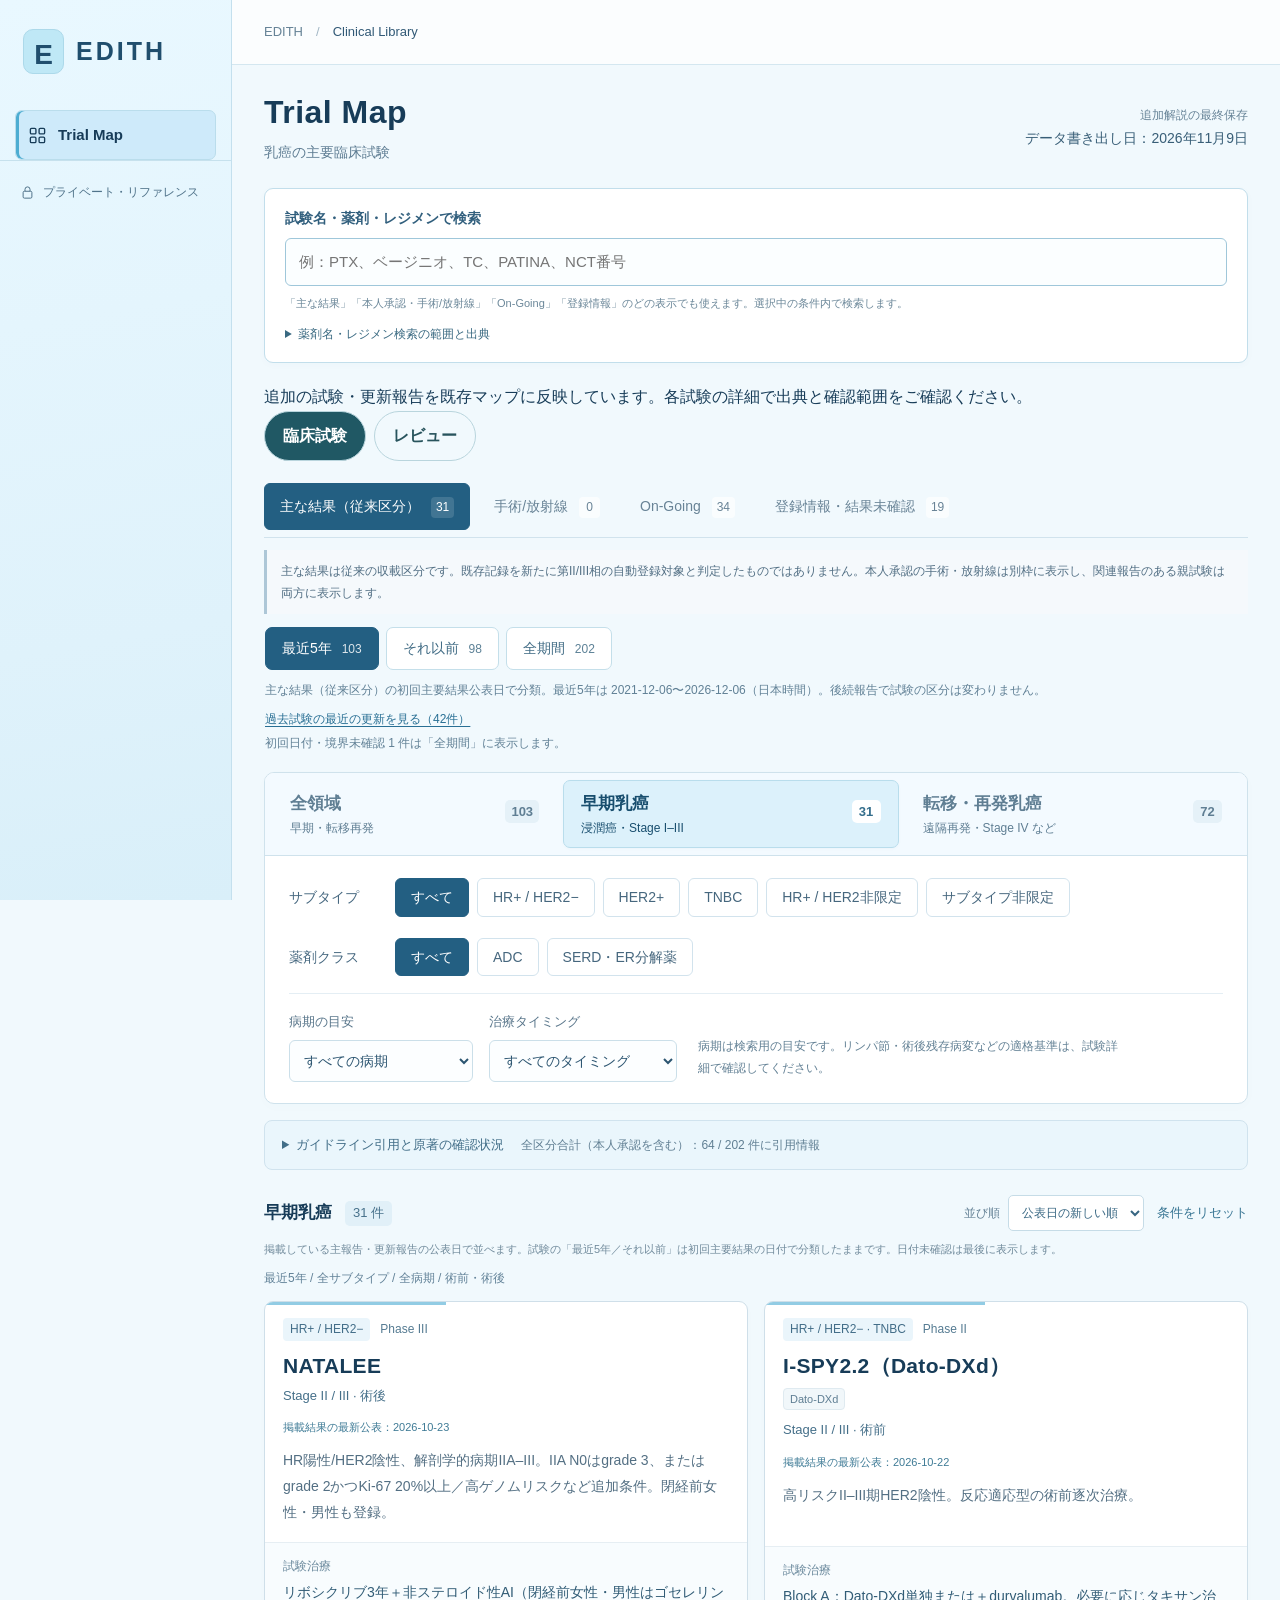
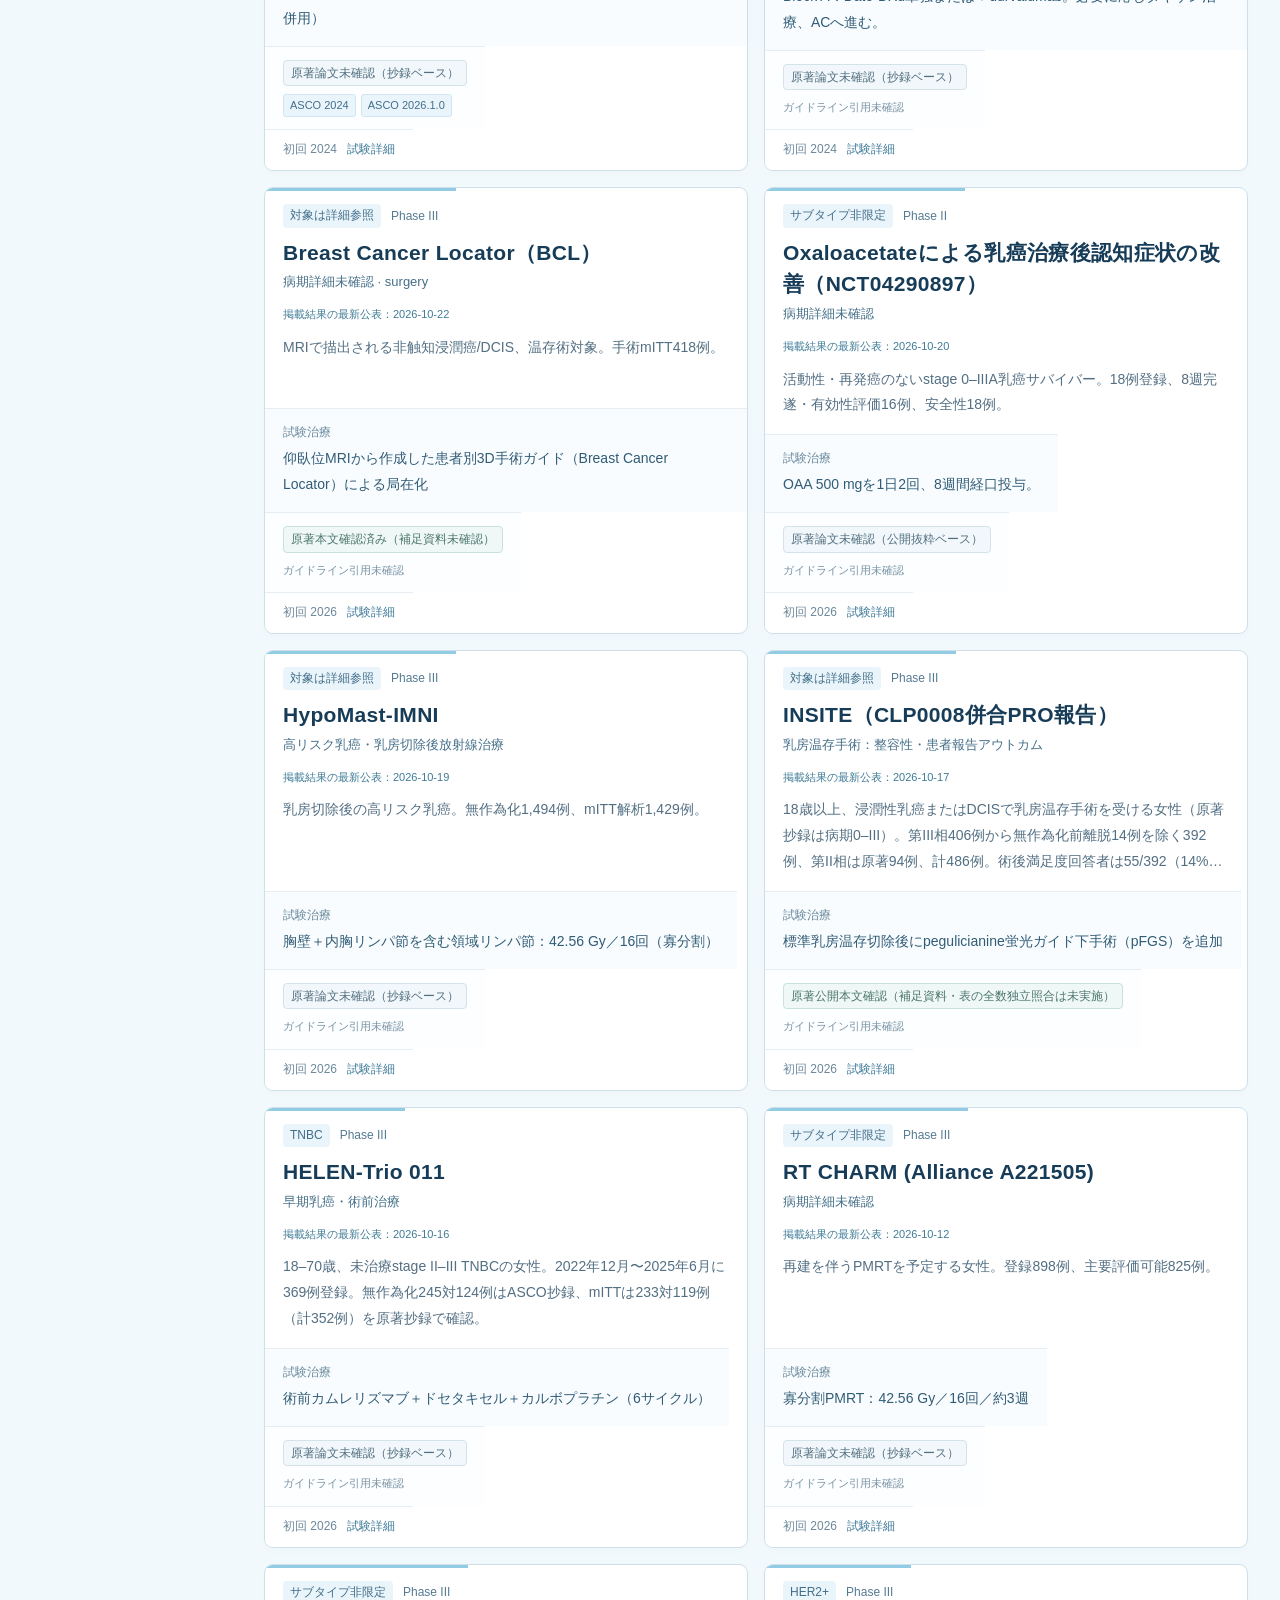
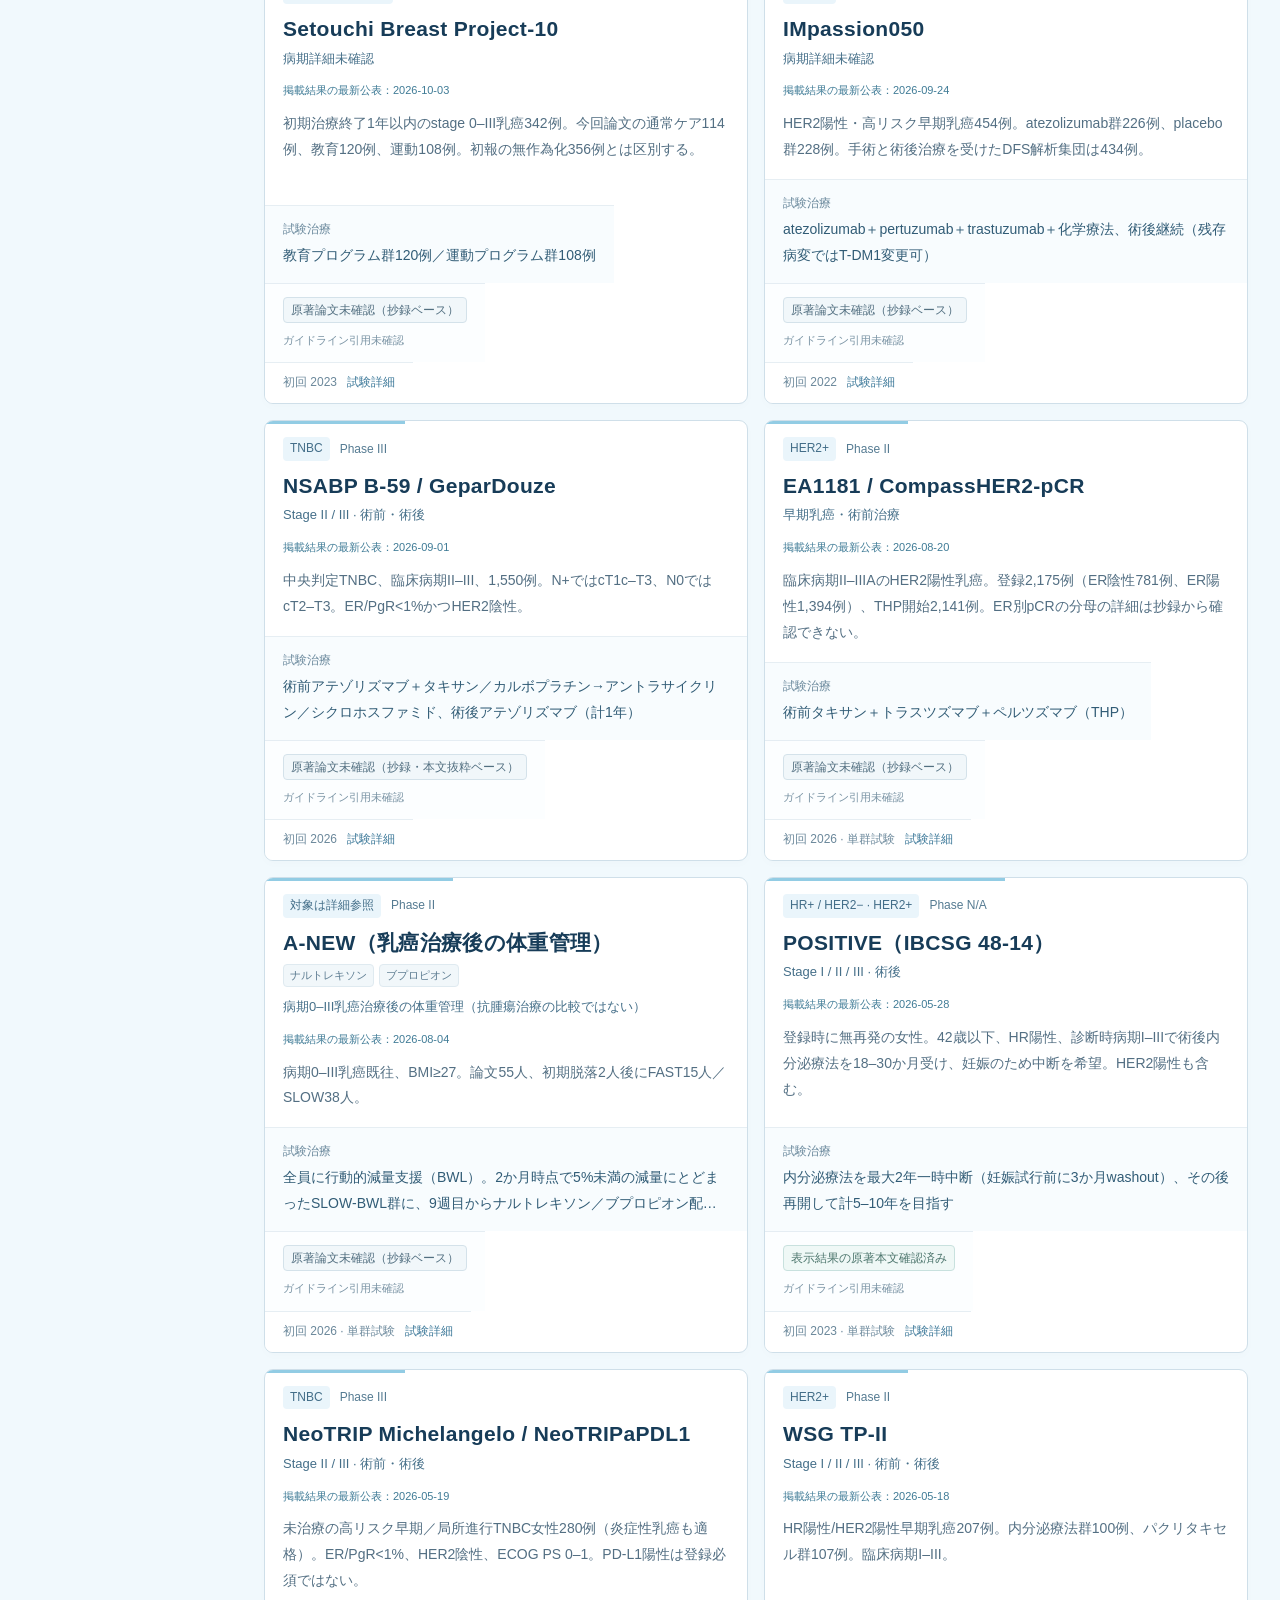
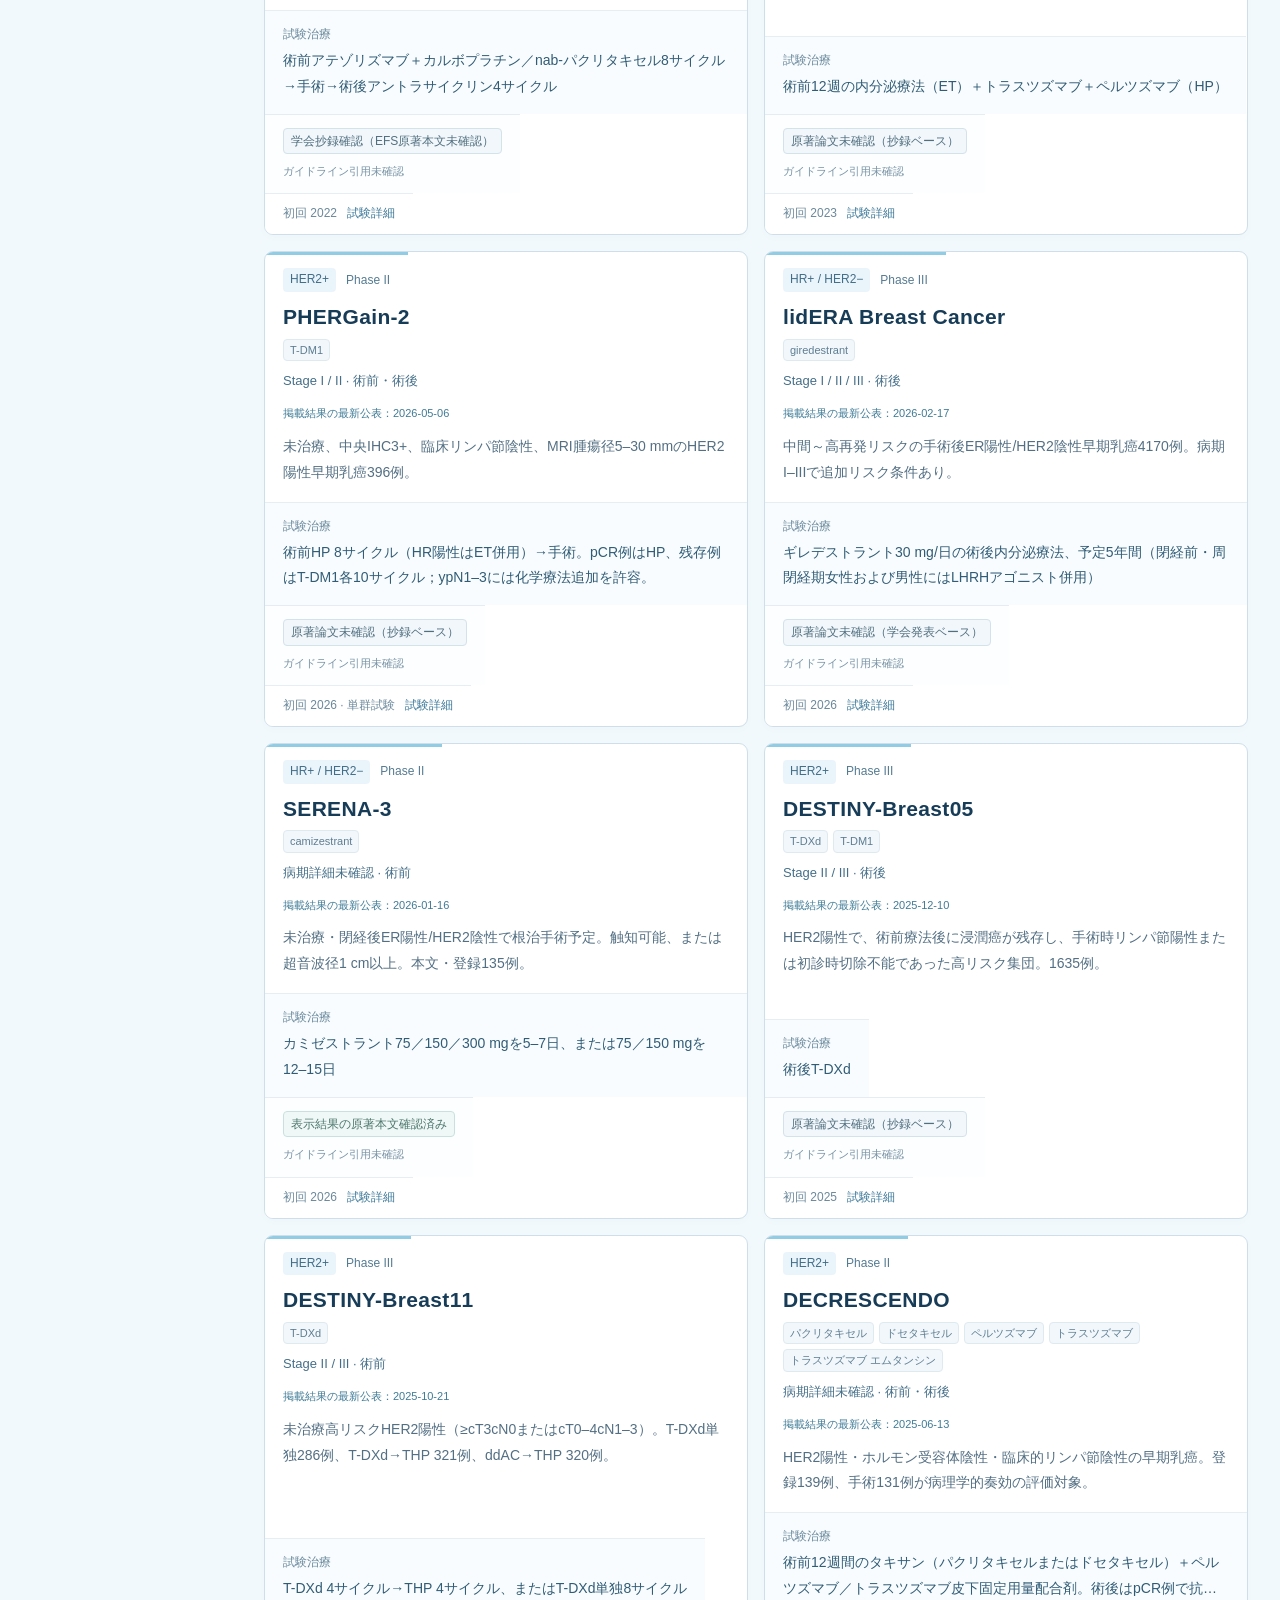
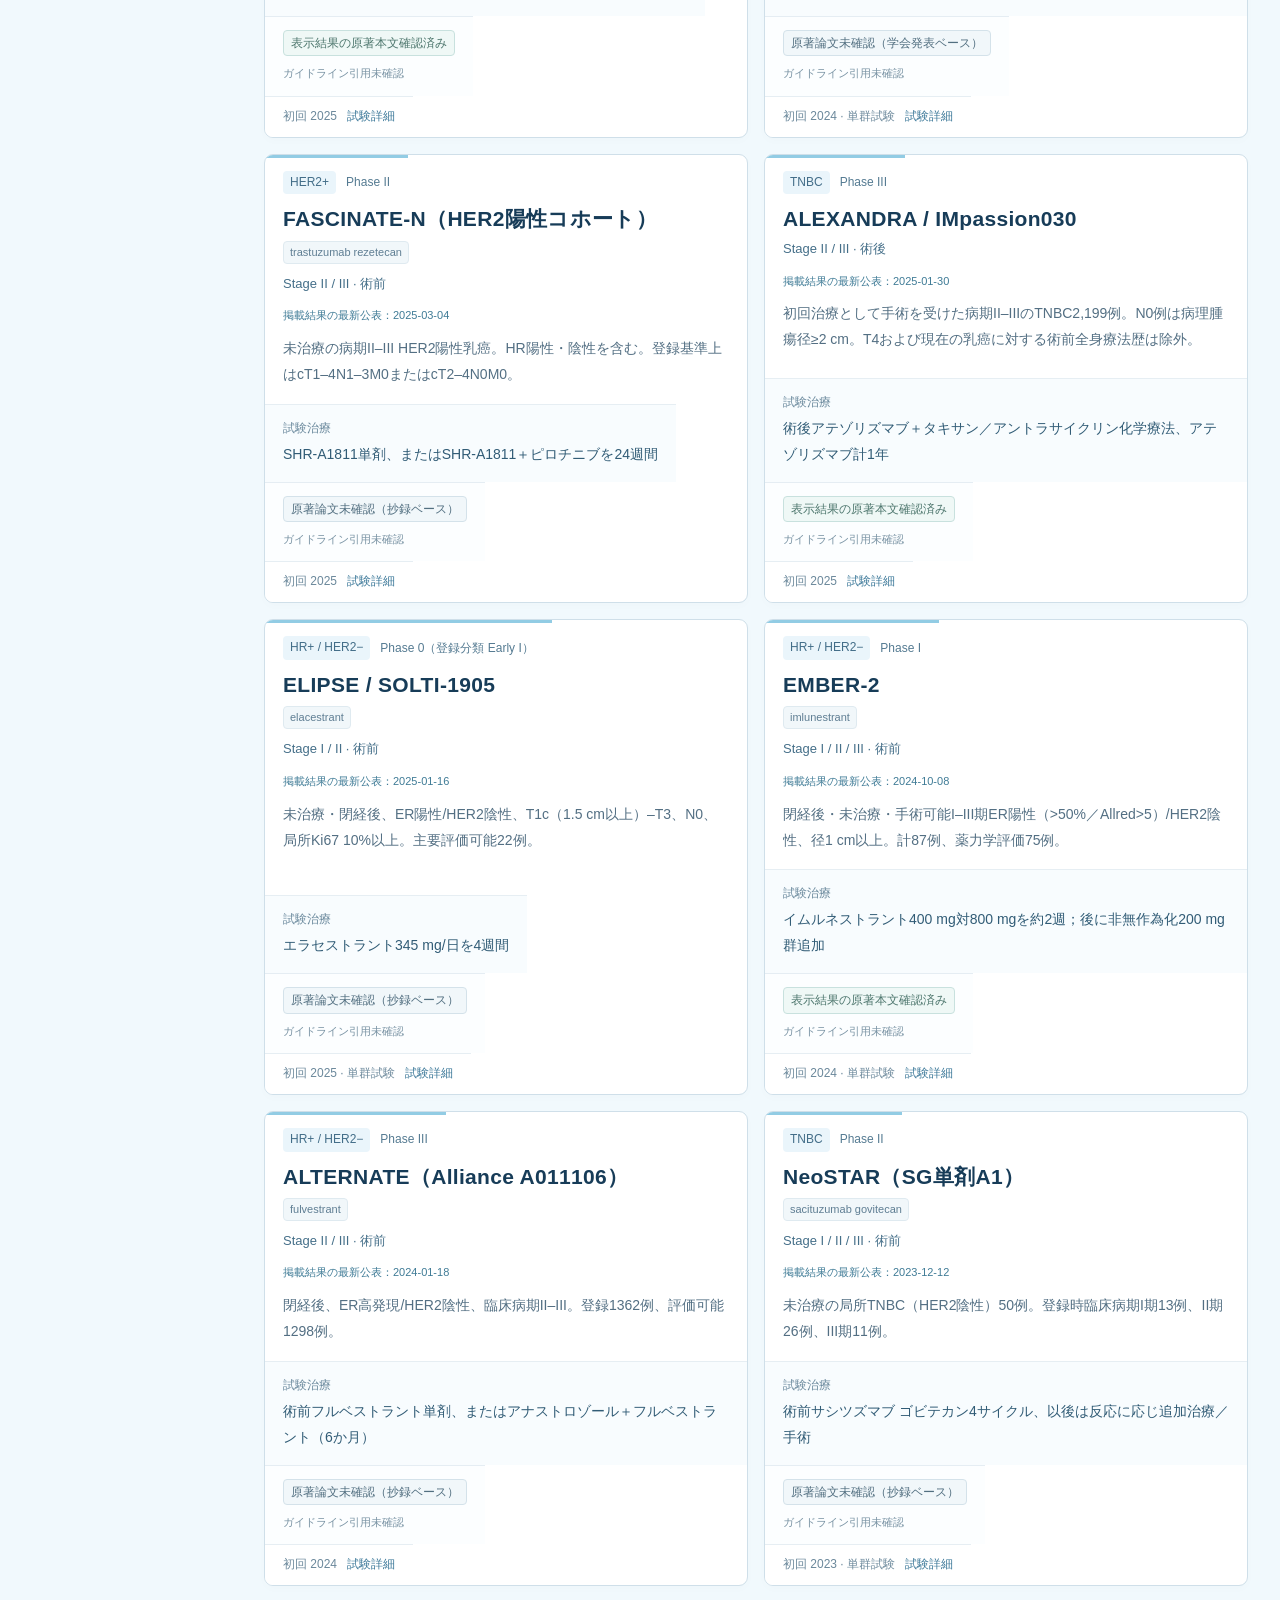
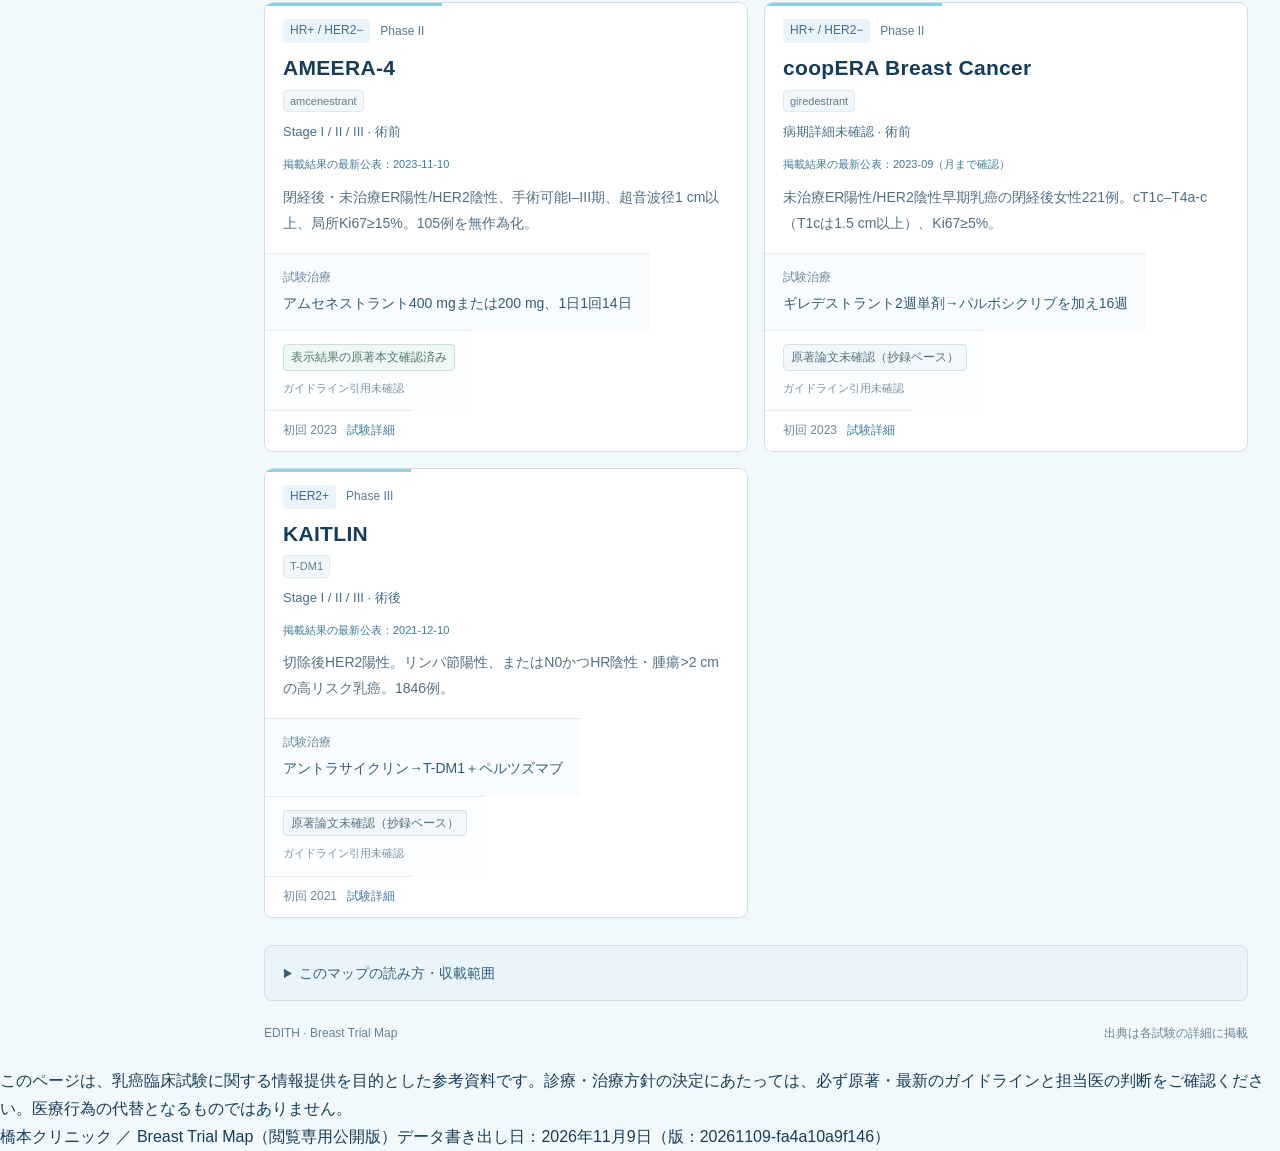
==== commit d353d864: "解説3件の作業メモ除去訂正を反映（exportId 20261109-fa4a10a9f146）" ====
--- a/index.html
+++ b/index.html
@@ -1,5 +1,5 @@
 <!doctype html>
-<html lang="ja"><head><meta charset="UTF-8"><meta http-equiv="Content-Security-Policy" content="default-src 'self'; connect-src 'none'; script-src 'self'; style-src 'self' 'unsafe-inline'; img-src 'self' data: https:; font-src 'self' data:; object-src 'none'; base-uri 'none'; form-action 'none'"><meta name="referrer" content="no-referrer"><meta name="robots" content="noindex, nofollow"><meta name="viewport" content="width=device-width, initial-scale=1"><meta name="theme-color" content="#e7f5fc"><title>Breast Trial Map | 乳癌臨床試験</title><meta name="description" content="乳癌の主要臨床試験を、早期・転移再発、サブタイプ、病期、治療の文脈で探すプライベート・リファレンス。"><link rel="icon" type="image/svg+xml" href="favicon.svg"><link rel="stylesheet" href="style.css?v=20261108-3162753a99ea"><script src="trials.js" defer></script><script src="guidelines.js" defer></script><script src="pipeline.js" defer></script><script src="period.js" defer></script><script src="line-data.js" defer></script><script src="treatment-lines.js?v=20261108-3162753a99ea" defer></script><script src="ongoing.js" defer></script><script src="search-aliases.js?v=20261108-3162753a99ea" defer></script><script src="search-sort.js?v=20261108-3162753a99ea" defer></script><script src="clinical-classification.js?v=20261108-3162753a99ea" defer></script><script src="app.js?v=20261108-3162753a99ea" defer></script><link rel="stylesheet" href="reviews.css?v=20261108-3162753a99ea"></head>
+<html lang="ja"><head><meta charset="UTF-8"><meta http-equiv="Content-Security-Policy" content="default-src 'self'; connect-src 'none'; script-src 'self'; style-src 'self' 'unsafe-inline'; img-src 'self' data: https:; font-src 'self' data:; object-src 'none'; base-uri 'none'; form-action 'none'"><meta name="referrer" content="no-referrer"><meta name="robots" content="noindex, nofollow"><meta name="viewport" content="width=device-width, initial-scale=1"><meta name="theme-color" content="#e7f5fc"><title>Breast Trial Map | 乳癌臨床試験</title><meta name="description" content="乳癌の主要臨床試験を、早期・転移再発、サブタイプ、病期、治療の文脈で探すプライベート・リファレンス。"><link rel="icon" type="image/svg+xml" href="favicon.svg"><link rel="stylesheet" href="style.css?v=20261109-fa4a10a9f146"><script src="trials.js" defer></script><script src="guidelines.js" defer></script><script src="pipeline.js" defer></script><script src="period.js" defer></script><script src="line-data.js" defer></script><script src="treatment-lines.js?v=20261109-fa4a10a9f146" defer></script><script src="ongoing.js" defer></script><script src="search-aliases.js?v=20261109-fa4a10a9f146" defer></script><script src="search-sort.js?v=20261109-fa4a10a9f146" defer></script><script src="clinical-classification.js?v=20261109-fa4a10a9f146" defer></script><script src="app.js?v=20261109-fa4a10a9f146" defer></script><link rel="stylesheet" href="reviews.css?v=20261109-fa4a10a9f146"></head>
 <body>
 <div class="shell">
 <aside class="sidebar" aria-label="サイト情報">
@@ -36,4 +36,4 @@
 <details class="methodology"><summary>このマップの読み方・収載範囲</summary><div><p>初回主要結果の原著公表日で「最近5年」と「それ以前」を分けます。原著がある試験は学会初報ではなく最初の主要結果論文を使用し、学会・企業公表のみの記録はその一次結果の公表日を使用します。後続のOSや長期追跡報告では区分を移さず、過去試験の最近の更新として確認できます。年・月までしか確認できない日付が境界をまたぐ場合は「全期間」に表示します。</p><p>診療に影響した主要ランダム化第III相試験を中心に、APT、HER2CLIMB など重要な第II相試験も選定した、網羅的ではない固定版です。新着論文の自動配信ではありません。ADC、SERD・ER分解薬などの公表試験と登録試験を分けて整理しています。「On-Going」は同じ登録データを進行状況から見渡す表示であり、別の試験として重複計上しません。登録情報の取得日と登録自体の更新日を区別します。全論文の完全な網羅を保証するものではありません。件数は試験・主要コホート・統合解析の表示レコード数であり、独立したランダム化試験の総数ではありません。</p><p>ガイドラインのラベルは、記載された版・章で試験の引用を確認したことを示します。現在の推奨や全版の網羅を意味しません。ガイドラインの引用確認と、原著全文の確認状況は別々に表示します。抄録・学会発表ベースの記録では、そこから確認できる範囲の結果に限定しています。</p><p>「早期」は浸潤癌を対象とし、DCIS の試験は含みません。病期フィルターは各試験の解剖学的病期・T/N条件を粗く整理した検索軸です。予後病期と同一ではなく、選択された病期のすべての患者が試験対象になるわけではありません。術前の適格条件と、術後残存病変による高リスク選択は区別します。抄録で詳細病期を確認できない試験は「病期詳細未確認」に置き、I–IIIの各条件には含めません。</p><p>ライン検索は進行・転移再発後の試験治療の順番を示します。「全身療法全体」と、内分泌療法・化学療法/ADC・抗HER2療法の順番は別です。周術期治療は転移期のラインに加算せず、維持療法は導入と同じラインです。試験で複数のラインを許容するときは該当する各区分に表示します。「複数区分」は1L・2L・3L以降をまたぐ試験で、3L以降のみの中での範囲は含みません。適格条件の原文、既存の出典付き対象記述と確認範囲を詳細に示します。治療薬の一般的な使用順序から推測した分類ではありません。番号未確認、複数コホートを分離できない場合、その治療種別に当てはまらない場合は「未分類・対象外」とします。</p><p>「転移・再発」は遠隔再発・Stage IV を中心とし、一部の試験には切除不能局所進行例も含まれます。同じ試験が複数のサブタイプ・治療文脈に表示されることがあります。HER2-low は HER2陽性として扱いません。古いHR陽性試験でHER2条件が限定されていない記録は、別の「HR+ / HER2非限定」区分に置く場合があります。「サブタイプ非限定」は試験の適格条件が現代のサブタイプに限定されなかったことを示し、各サブタイプで同じ効果が証明された意味ではありません。</p><p>記載は各論文の対象・比較・解析時点を要約したもので、現在の承認・保険適用・ガイドラインの推奨を判定するものではありません。患者ごとの治療判断には、原著・最新ガイドライン・添付文書を確認してください。国内承認は確認済みと明記した個別項目のみ照合しています。保険適用・診療報酬は未照合です。</p><p class="glossary"><b>略語</b>　ET：内分泌療法 / pCR：病理学的完全奏効 / DFS・iDFS：無病生存・浸潤性無病生存 / EFS：イベントフリー生存 / PFS：無増悪生存 / OS：全生存</p></div></details>
 <footer class="page-footer"><span>EDITH · Breast Trial Map</span><span>出典は各試験の詳細に掲載</span></footer></main></div></div>
 <dialog id="trial-dialog" aria-labelledby="detail-name"><div class="detail-header"><span class="eyebrow">TRIAL DETAILS</span><button id="close-dialog" class="close" aria-label="試験詳細を閉じる">×</button></div><div id="detail-content"></div></dialog>
-<script src="approved-data.js?v=20261108-3162753a99ea"></script><script src="approved-explanations.js?v=20261108-3162753a99ea"></script><footer class="public-footer"><p>このページは、乳癌臨床試験に関する情報提供を目的とした参考資料です。診療・治療方針の決定にあたっては、必ず原著・最新のガイドラインと担当医の判断をご確認ください。医療行為の代替となるものではありません。</p><p>橋本クリニック ／ Breast Trial Map（閲覧専用公開版）データ書き出し日：2026年11月8日（版：20261108-3162753a99ea）</p></footer></body></html>
+<script src="approved-data.js?v=20261109-fa4a10a9f146"></script><script src="approved-explanations.js?v=20261109-fa4a10a9f146"></script><footer class="public-footer"><p>このページは、乳癌臨床試験に関する情報提供を目的とした参考資料です。診療・治療方針の決定にあたっては、必ず原著・最新のガイドラインと担当医の判断をご確認ください。医療行為の代替となるものではありません。</p><p>橋本クリニック ／ Breast Trial Map（閲覧専用公開版）データ書き出し日：2026年11月9日（版：20261109-fa4a10a9f146）</p></footer></body></html>
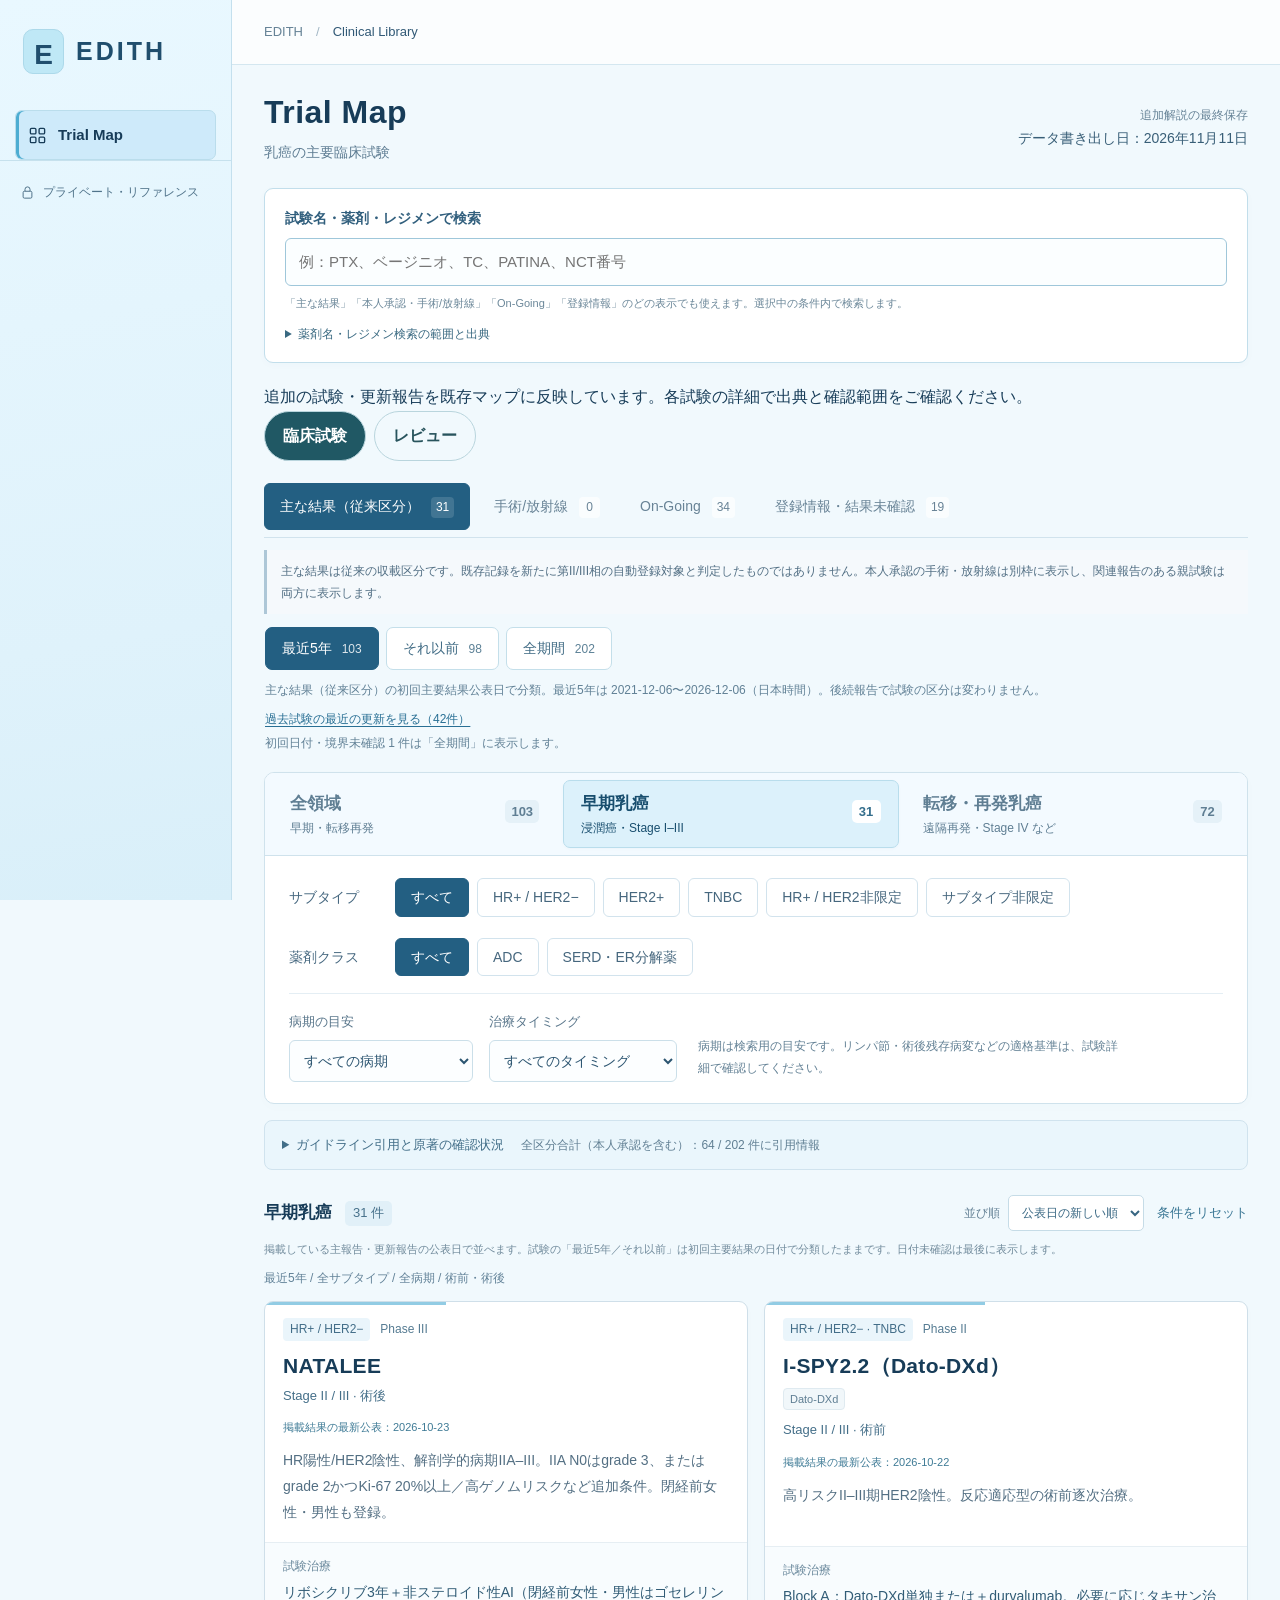
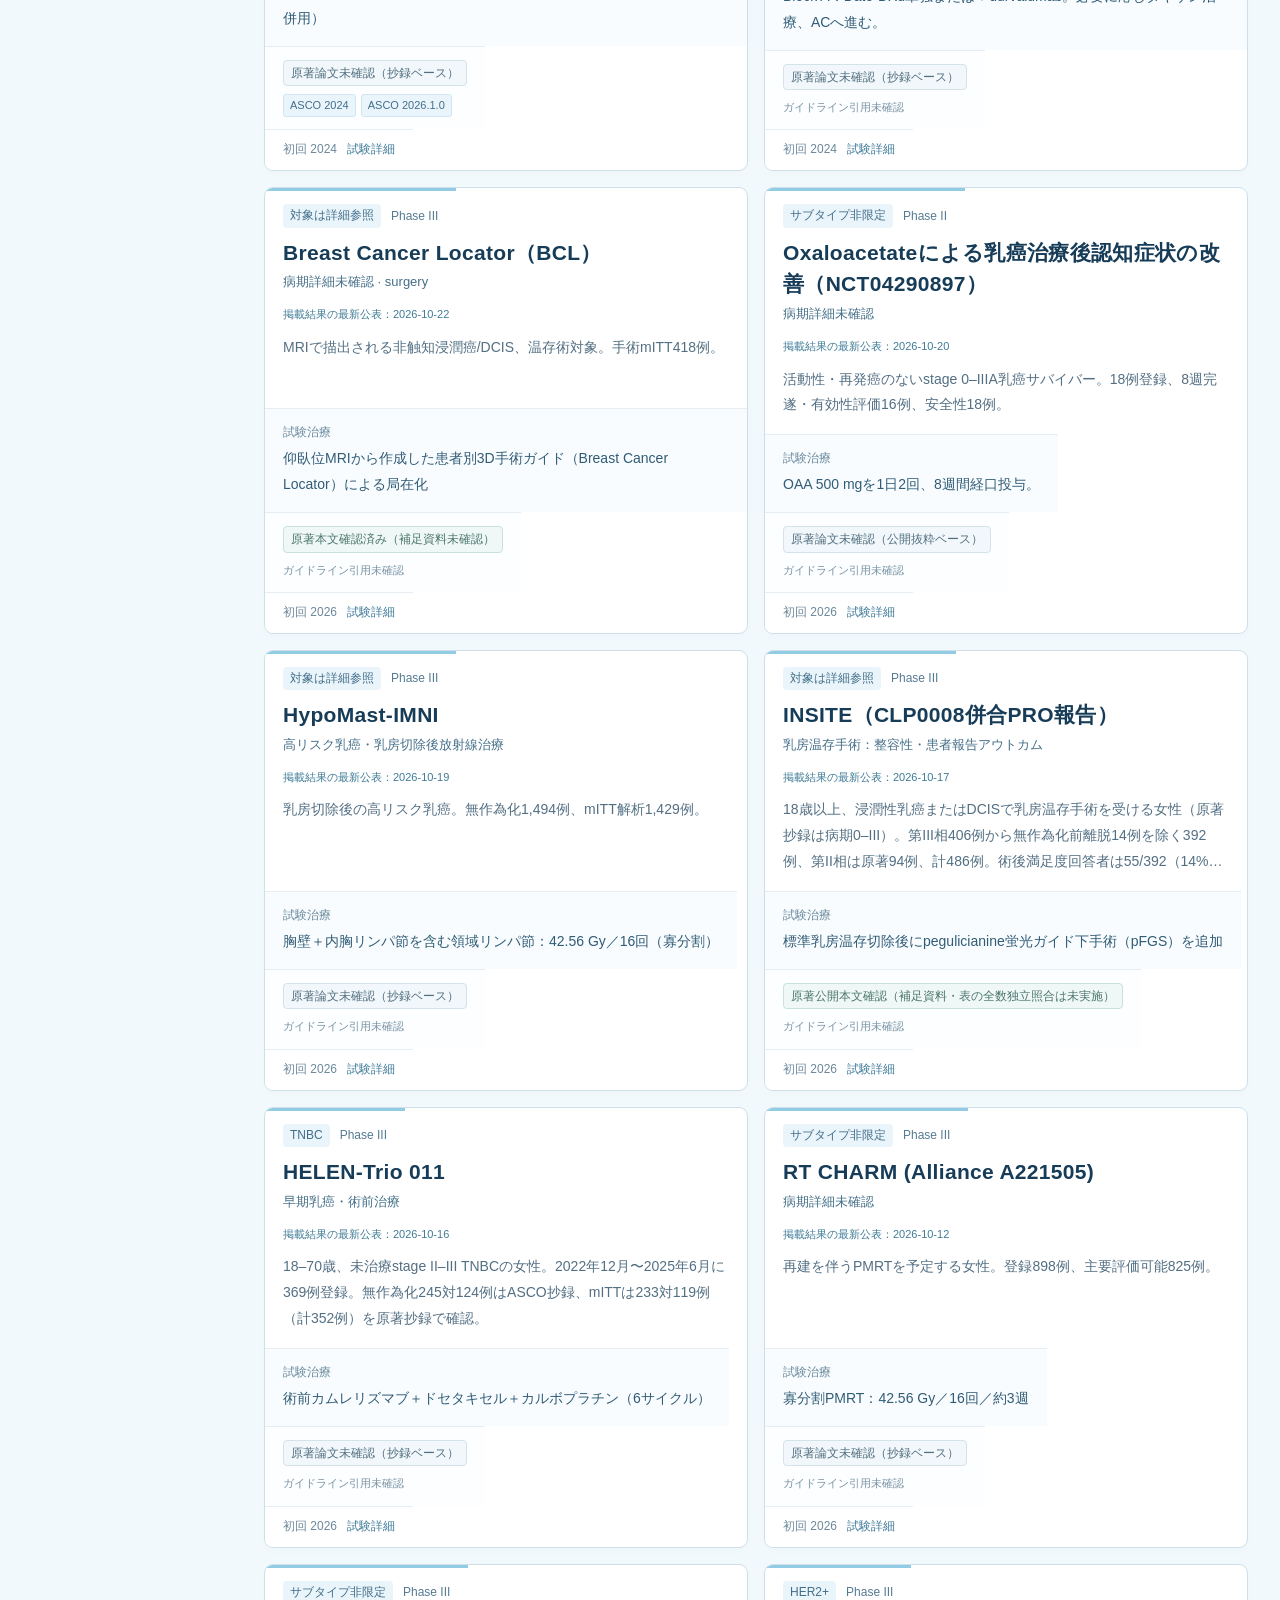
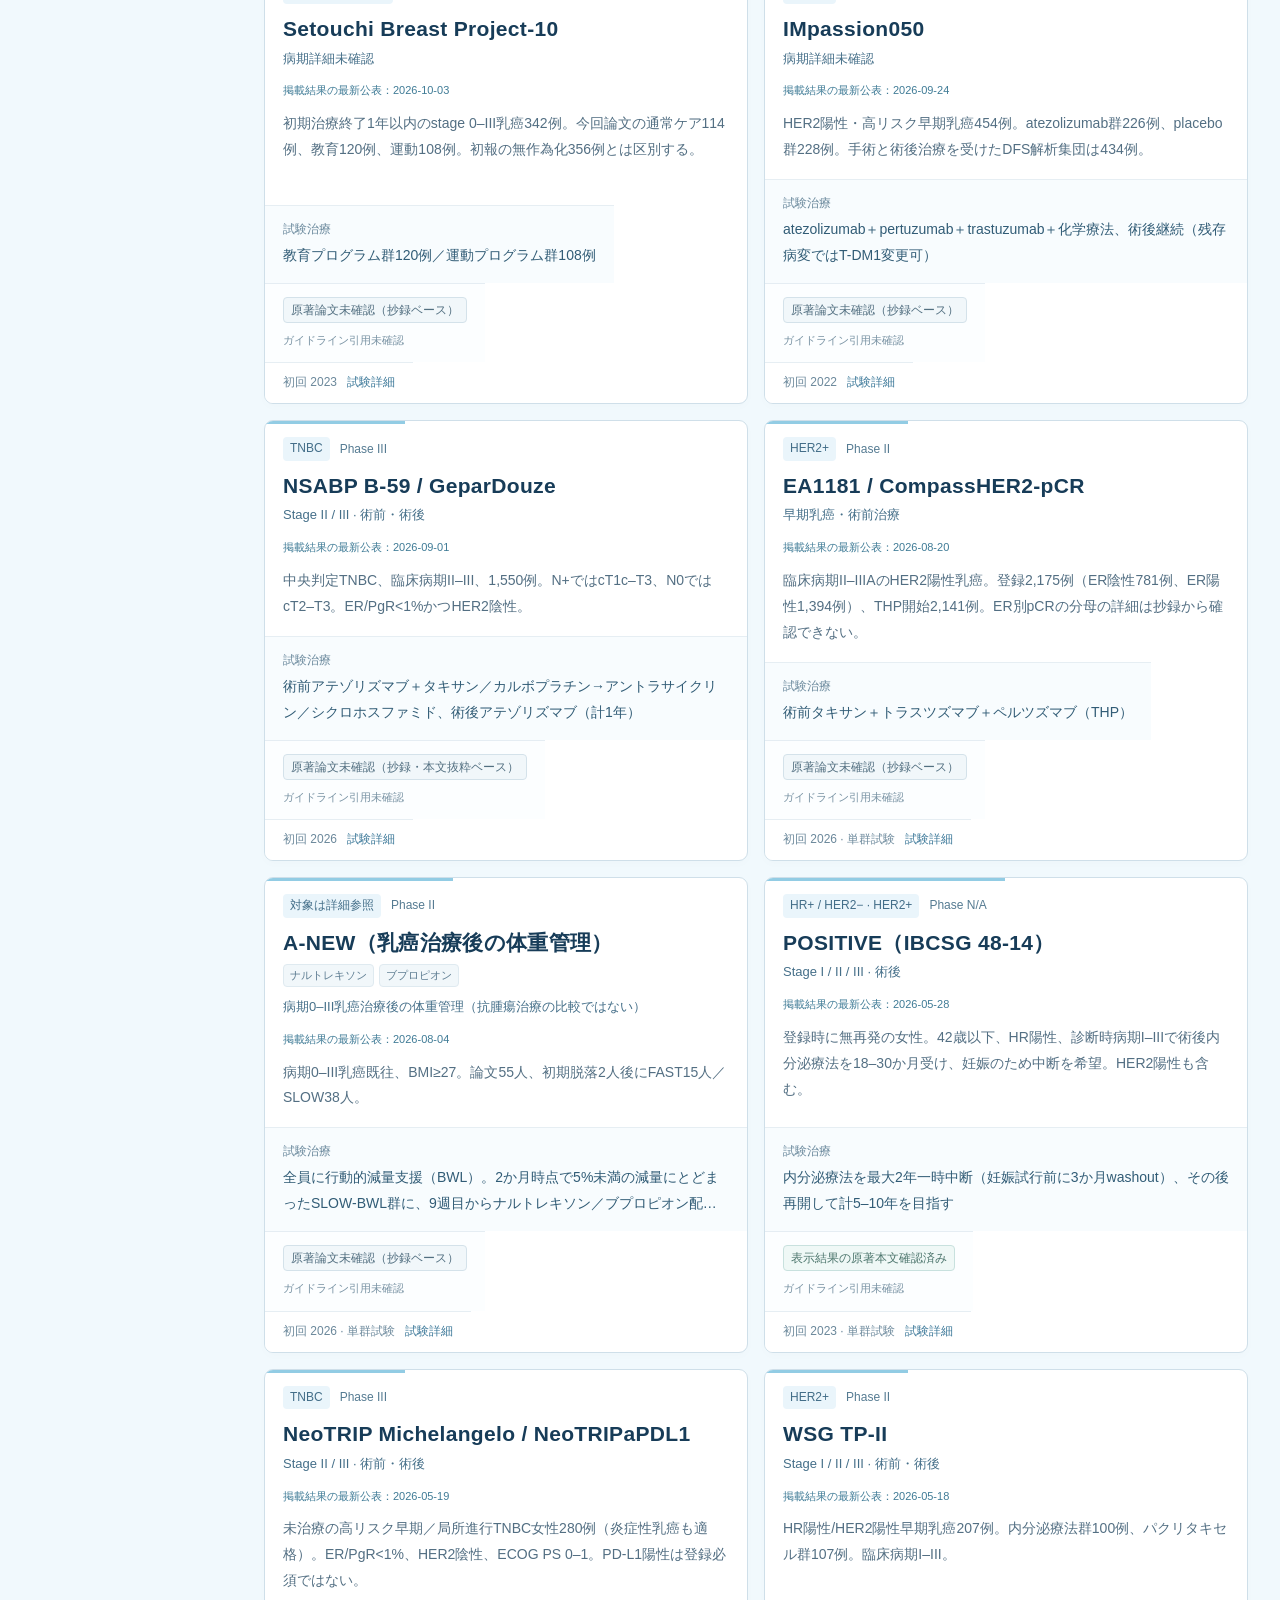
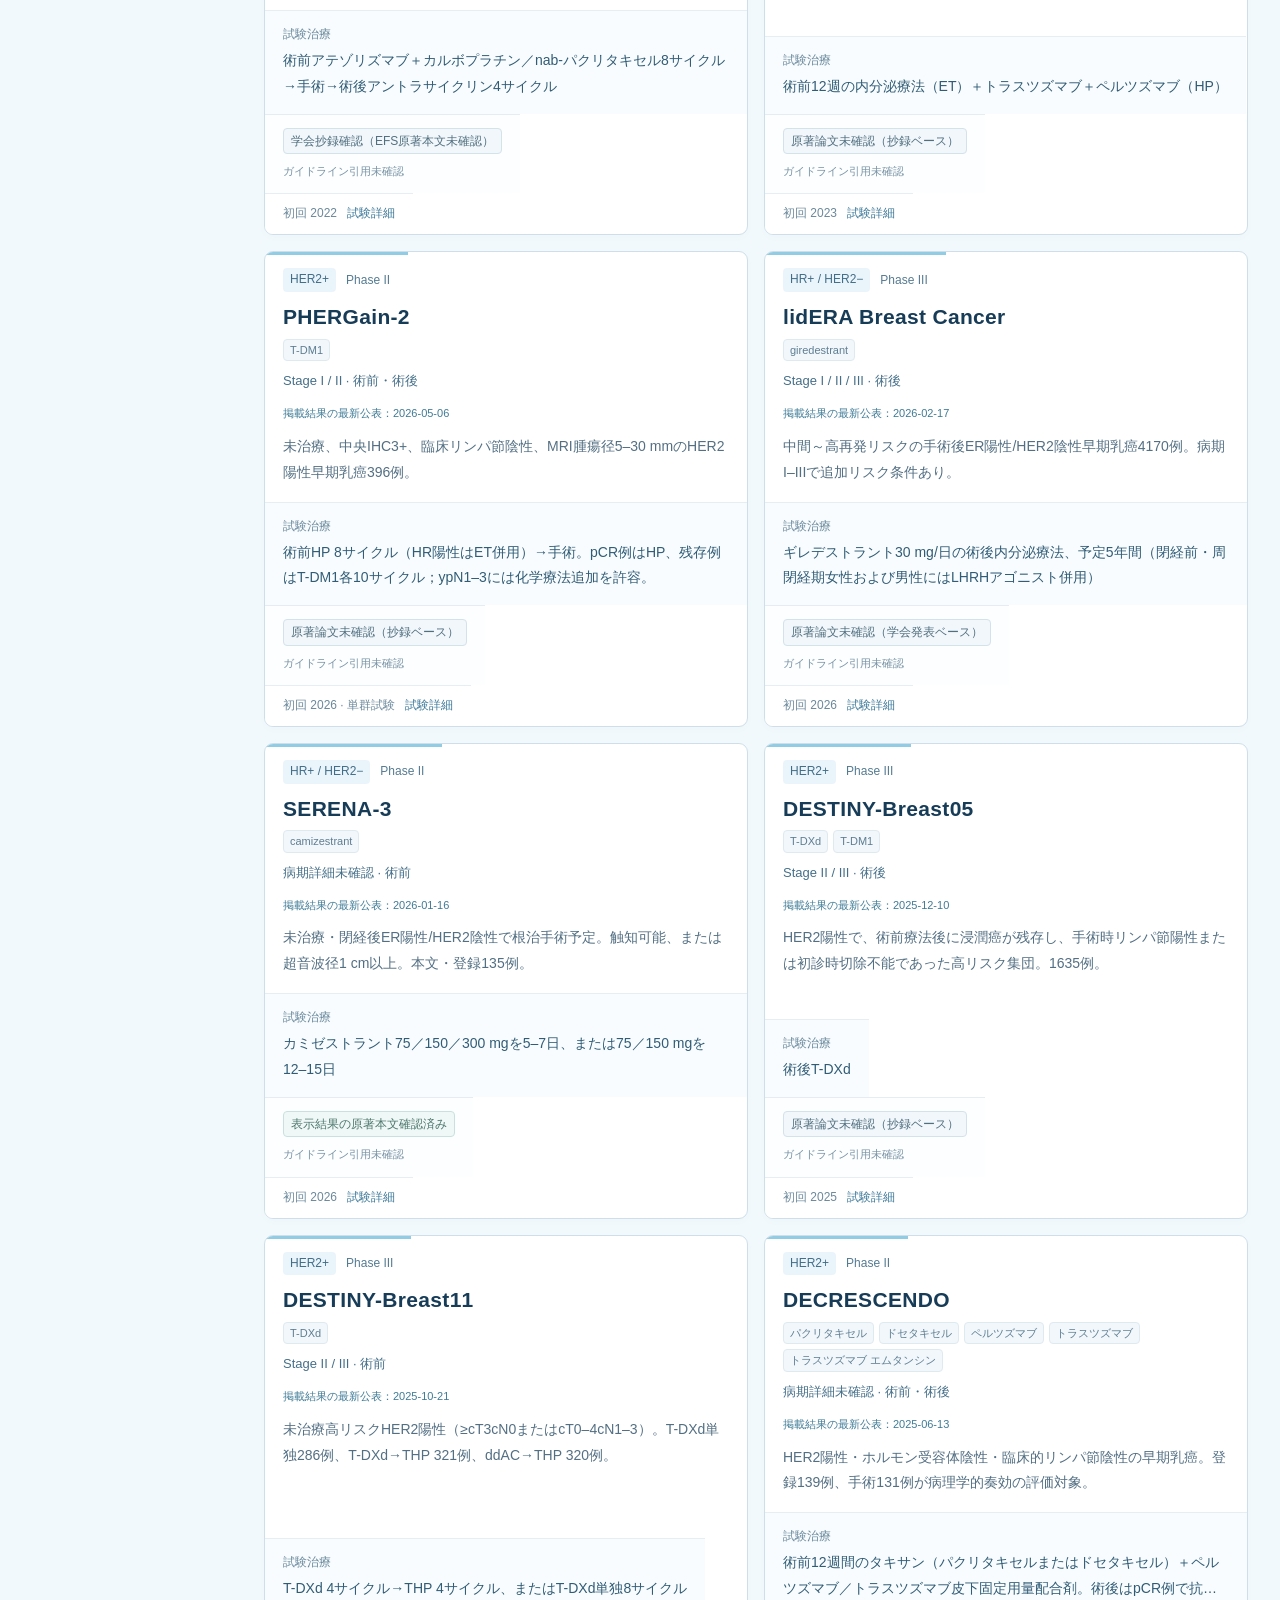
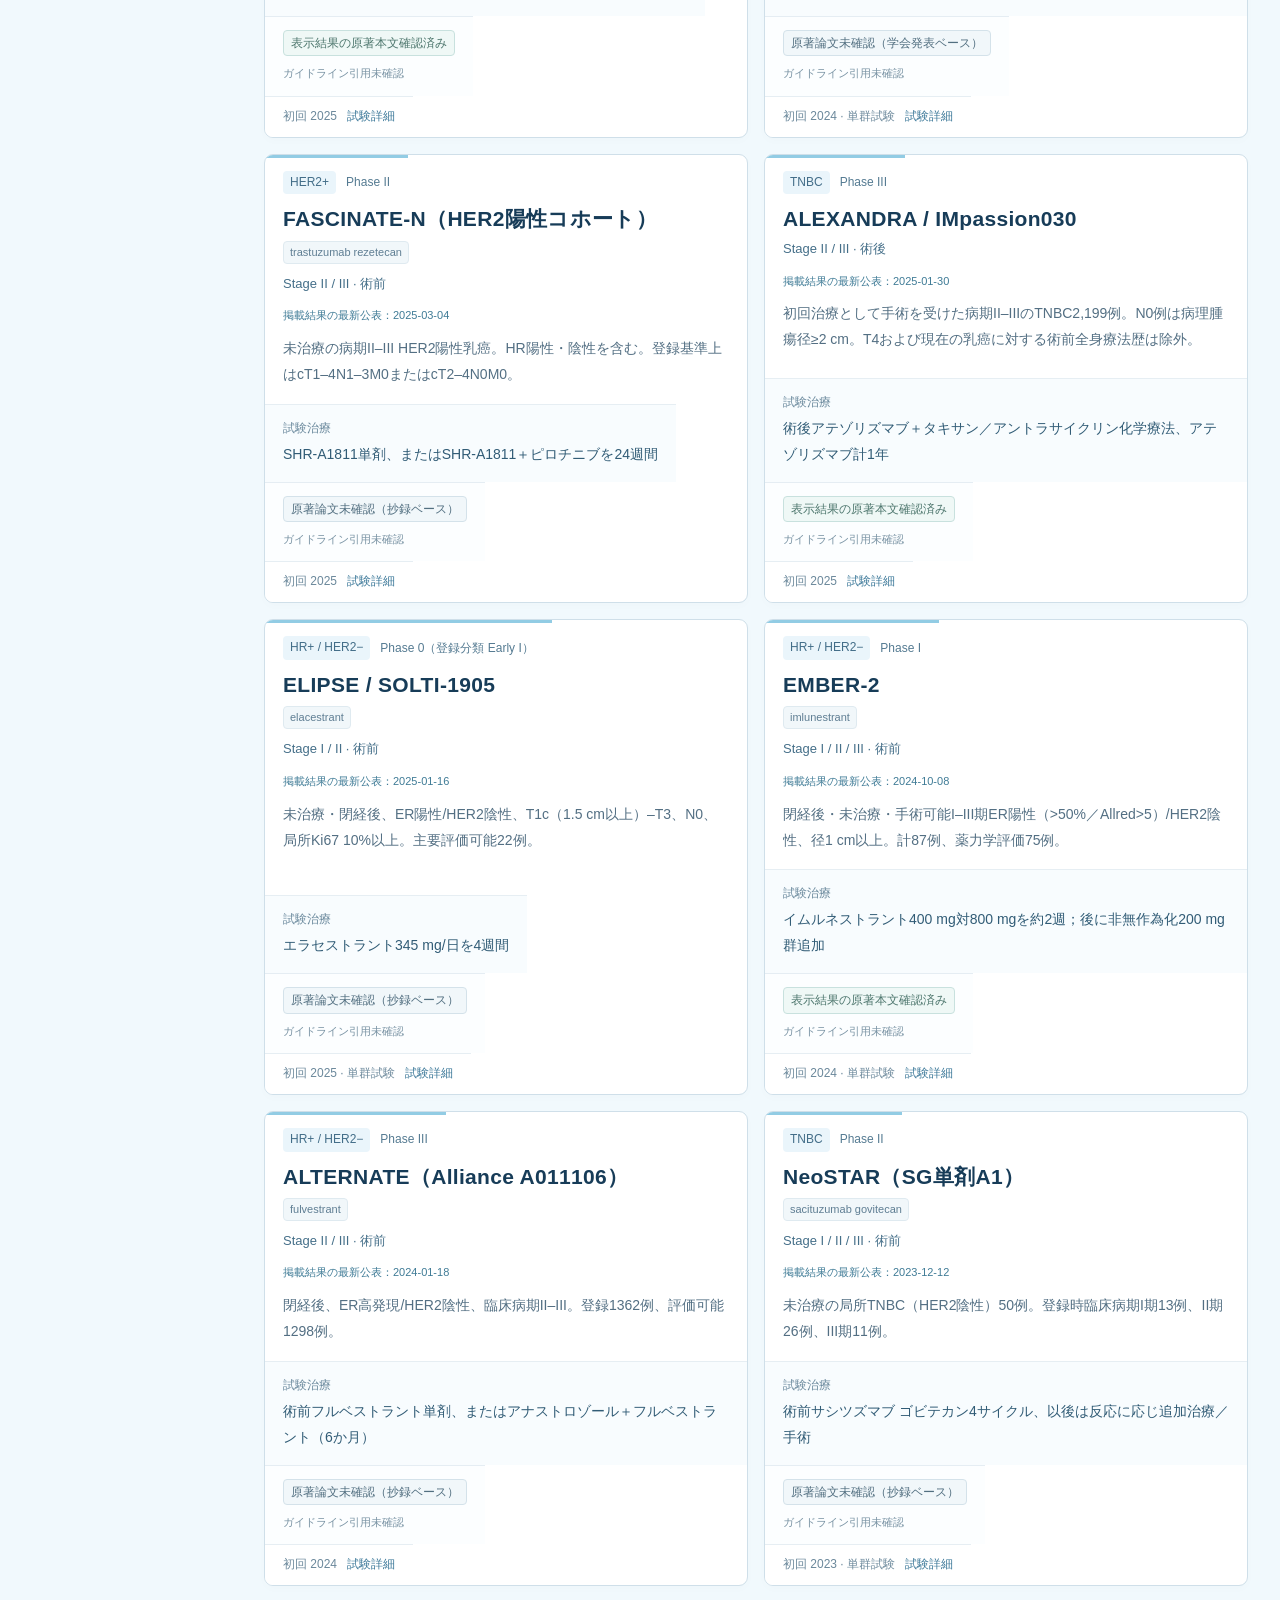
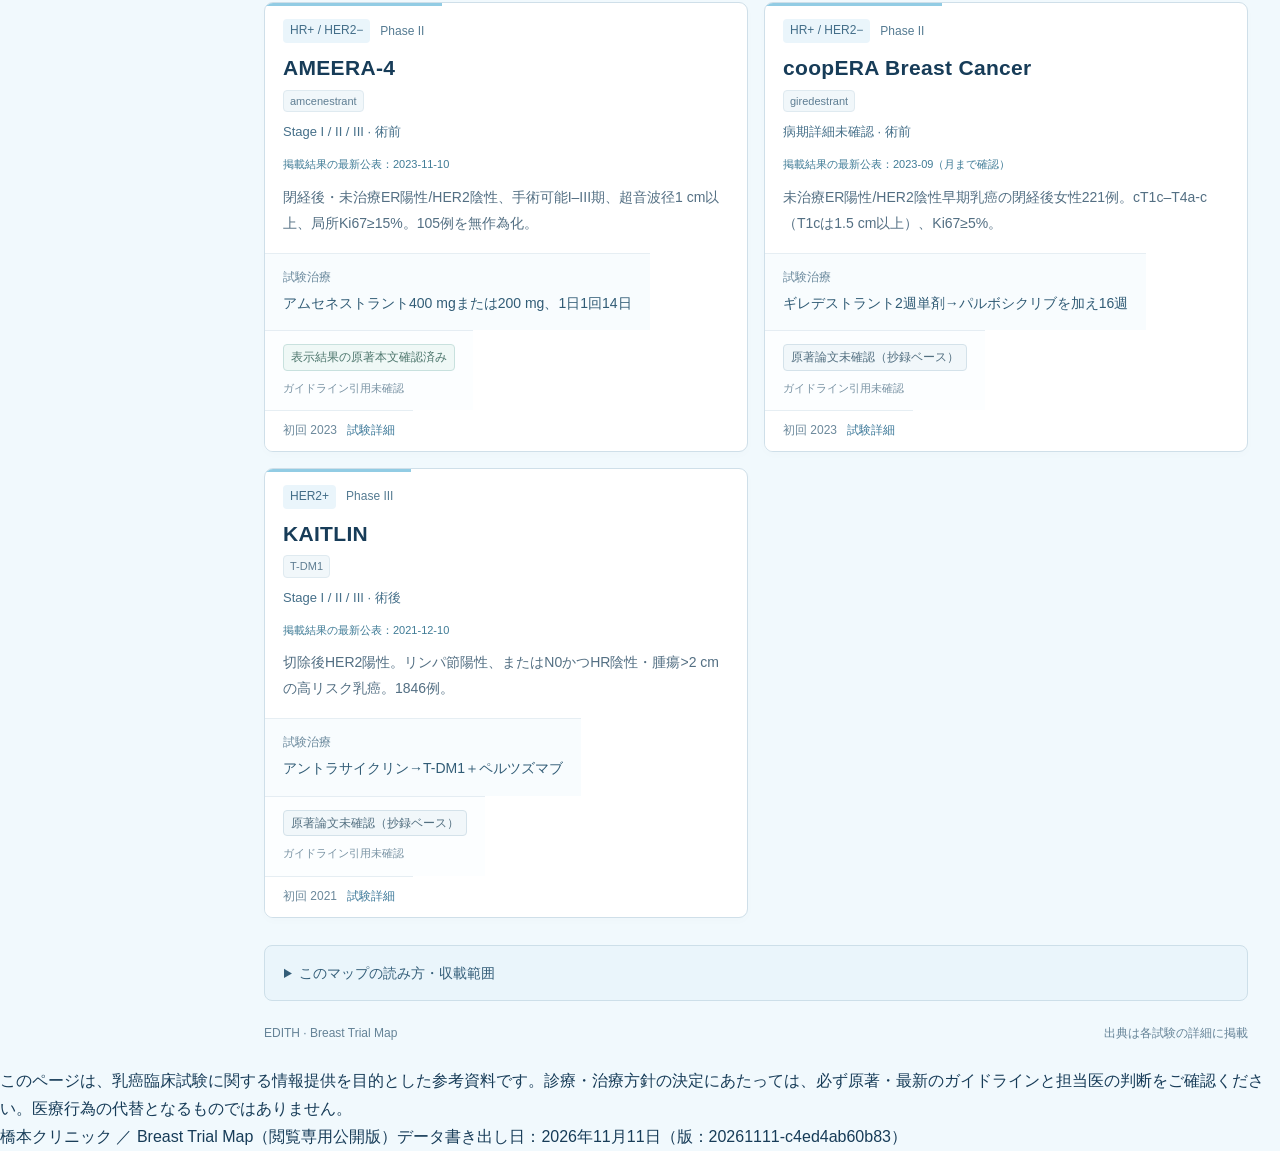
==== commit 8071f1db: "clinicalEvidence清掃訂正3件を反映（exportId 20261111-c4ed4ab60b83）" ====
--- a/index.html
+++ b/index.html
@@ -1,5 +1,5 @@
 <!doctype html>
-<html lang="ja"><head><meta charset="UTF-8"><meta http-equiv="Content-Security-Policy" content="default-src 'self'; connect-src 'none'; script-src 'self'; style-src 'self' 'unsafe-inline'; img-src 'self' data: https:; font-src 'self' data:; object-src 'none'; base-uri 'none'; form-action 'none'"><meta name="referrer" content="no-referrer"><meta name="robots" content="noindex, nofollow"><meta name="viewport" content="width=device-width, initial-scale=1"><meta name="theme-color" content="#e7f5fc"><title>Breast Trial Map | 乳癌臨床試験</title><meta name="description" content="乳癌の主要臨床試験を、早期・転移再発、サブタイプ、病期、治療の文脈で探すプライベート・リファレンス。"><link rel="icon" type="image/svg+xml" href="favicon.svg"><link rel="stylesheet" href="style.css?v=20261109-fa4a10a9f146"><script src="trials.js" defer></script><script src="guidelines.js" defer></script><script src="pipeline.js" defer></script><script src="period.js" defer></script><script src="line-data.js" defer></script><script src="treatment-lines.js?v=20261109-fa4a10a9f146" defer></script><script src="ongoing.js" defer></script><script src="search-aliases.js?v=20261109-fa4a10a9f146" defer></script><script src="search-sort.js?v=20261109-fa4a10a9f146" defer></script><script src="clinical-classification.js?v=20261109-fa4a10a9f146" defer></script><script src="app.js?v=20261109-fa4a10a9f146" defer></script><link rel="stylesheet" href="reviews.css?v=20261109-fa4a10a9f146"></head>
+<html lang="ja"><head><meta charset="UTF-8"><meta http-equiv="Content-Security-Policy" content="default-src 'self'; connect-src 'none'; script-src 'self'; style-src 'self' 'unsafe-inline'; img-src 'self' data: https:; font-src 'self' data:; object-src 'none'; base-uri 'none'; form-action 'none'"><meta name="referrer" content="no-referrer"><meta name="robots" content="noindex, nofollow"><meta name="viewport" content="width=device-width, initial-scale=1"><meta name="theme-color" content="#e7f5fc"><title>Breast Trial Map | 乳癌臨床試験</title><meta name="description" content="乳癌の主要臨床試験を、早期・転移再発、サブタイプ、病期、治療の文脈で探すプライベート・リファレンス。"><link rel="icon" type="image/svg+xml" href="favicon.svg"><link rel="stylesheet" href="style.css?v=20261111-c4ed4ab60b83"><script src="trials.js" defer></script><script src="guidelines.js" defer></script><script src="pipeline.js" defer></script><script src="period.js" defer></script><script src="line-data.js" defer></script><script src="treatment-lines.js?v=20261111-c4ed4ab60b83" defer></script><script src="ongoing.js" defer></script><script src="search-aliases.js?v=20261111-c4ed4ab60b83" defer></script><script src="search-sort.js?v=20261111-c4ed4ab60b83" defer></script><script src="clinical-classification.js?v=20261111-c4ed4ab60b83" defer></script><script src="app.js?v=20261111-c4ed4ab60b83" defer></script><link rel="stylesheet" href="reviews.css?v=20261111-c4ed4ab60b83"></head>
 <body>
 <div class="shell">
 <aside class="sidebar" aria-label="サイト情報">
@@ -36,4 +36,4 @@
 <details class="methodology"><summary>このマップの読み方・収載範囲</summary><div><p>初回主要結果の原著公表日で「最近5年」と「それ以前」を分けます。原著がある試験は学会初報ではなく最初の主要結果論文を使用し、学会・企業公表のみの記録はその一次結果の公表日を使用します。後続のOSや長期追跡報告では区分を移さず、過去試験の最近の更新として確認できます。年・月までしか確認できない日付が境界をまたぐ場合は「全期間」に表示します。</p><p>診療に影響した主要ランダム化第III相試験を中心に、APT、HER2CLIMB など重要な第II相試験も選定した、網羅的ではない固定版です。新着論文の自動配信ではありません。ADC、SERD・ER分解薬などの公表試験と登録試験を分けて整理しています。「On-Going」は同じ登録データを進行状況から見渡す表示であり、別の試験として重複計上しません。登録情報の取得日と登録自体の更新日を区別します。全論文の完全な網羅を保証するものではありません。件数は試験・主要コホート・統合解析の表示レコード数であり、独立したランダム化試験の総数ではありません。</p><p>ガイドラインのラベルは、記載された版・章で試験の引用を確認したことを示します。現在の推奨や全版の網羅を意味しません。ガイドラインの引用確認と、原著全文の確認状況は別々に表示します。抄録・学会発表ベースの記録では、そこから確認できる範囲の結果に限定しています。</p><p>「早期」は浸潤癌を対象とし、DCIS の試験は含みません。病期フィルターは各試験の解剖学的病期・T/N条件を粗く整理した検索軸です。予後病期と同一ではなく、選択された病期のすべての患者が試験対象になるわけではありません。術前の適格条件と、術後残存病変による高リスク選択は区別します。抄録で詳細病期を確認できない試験は「病期詳細未確認」に置き、I–IIIの各条件には含めません。</p><p>ライン検索は進行・転移再発後の試験治療の順番を示します。「全身療法全体」と、内分泌療法・化学療法/ADC・抗HER2療法の順番は別です。周術期治療は転移期のラインに加算せず、維持療法は導入と同じラインです。試験で複数のラインを許容するときは該当する各区分に表示します。「複数区分」は1L・2L・3L以降をまたぐ試験で、3L以降のみの中での範囲は含みません。適格条件の原文、既存の出典付き対象記述と確認範囲を詳細に示します。治療薬の一般的な使用順序から推測した分類ではありません。番号未確認、複数コホートを分離できない場合、その治療種別に当てはまらない場合は「未分類・対象外」とします。</p><p>「転移・再発」は遠隔再発・Stage IV を中心とし、一部の試験には切除不能局所進行例も含まれます。同じ試験が複数のサブタイプ・治療文脈に表示されることがあります。HER2-low は HER2陽性として扱いません。古いHR陽性試験でHER2条件が限定されていない記録は、別の「HR+ / HER2非限定」区分に置く場合があります。「サブタイプ非限定」は試験の適格条件が現代のサブタイプに限定されなかったことを示し、各サブタイプで同じ効果が証明された意味ではありません。</p><p>記載は各論文の対象・比較・解析時点を要約したもので、現在の承認・保険適用・ガイドラインの推奨を判定するものではありません。患者ごとの治療判断には、原著・最新ガイドライン・添付文書を確認してください。国内承認は確認済みと明記した個別項目のみ照合しています。保険適用・診療報酬は未照合です。</p><p class="glossary"><b>略語</b>　ET：内分泌療法 / pCR：病理学的完全奏効 / DFS・iDFS：無病生存・浸潤性無病生存 / EFS：イベントフリー生存 / PFS：無増悪生存 / OS：全生存</p></div></details>
 <footer class="page-footer"><span>EDITH · Breast Trial Map</span><span>出典は各試験の詳細に掲載</span></footer></main></div></div>
 <dialog id="trial-dialog" aria-labelledby="detail-name"><div class="detail-header"><span class="eyebrow">TRIAL DETAILS</span><button id="close-dialog" class="close" aria-label="試験詳細を閉じる">×</button></div><div id="detail-content"></div></dialog>
-<script src="approved-data.js?v=20261109-fa4a10a9f146"></script><script src="approved-explanations.js?v=20261109-fa4a10a9f146"></script><footer class="public-footer"><p>このページは、乳癌臨床試験に関する情報提供を目的とした参考資料です。診療・治療方針の決定にあたっては、必ず原著・最新のガイドラインと担当医の判断をご確認ください。医療行為の代替となるものではありません。</p><p>橋本クリニック ／ Breast Trial Map（閲覧専用公開版）データ書き出し日：2026年11月9日（版：20261109-fa4a10a9f146）</p></footer></body></html>
+<script src="approved-data.js?v=20261111-c4ed4ab60b83"></script><script src="approved-explanations.js?v=20261111-c4ed4ab60b83"></script><footer class="public-footer"><p>このページは、乳癌臨床試験に関する情報提供を目的とした参考資料です。診療・治療方針の決定にあたっては、必ず原著・最新のガイドラインと担当医の判断をご確認ください。医療行為の代替となるものではありません。</p><p>橋本クリニック ／ Breast Trial Map（閲覧専用公開版）データ書き出し日：2026年11月11日（版：20261111-c4ed4ab60b83）</p></footer></body></html>
